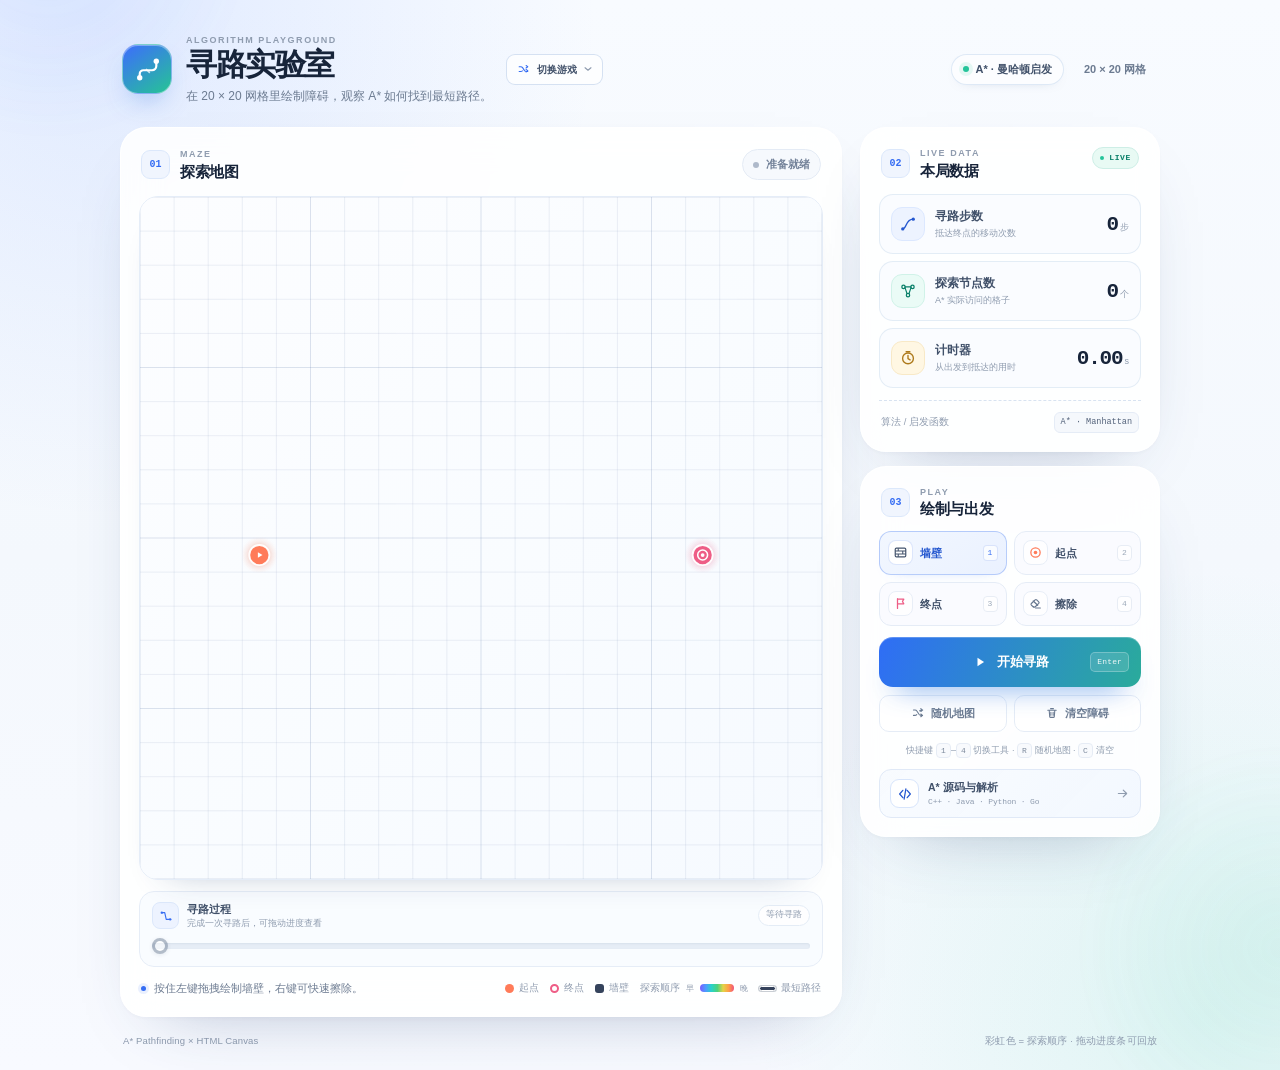
==== algorithms/astar/index.html @ 3c442193 "baseline: import Algorithm_Game" ====
<!DOCTYPE html>
<html lang="zh-CN">
<head>
  <meta charset="UTF-8" />
  <meta name="viewport" content="width=device-width, initial-scale=1.0" />
  <meta name="description" content="A* 寻路实验室：在 20×20 网格中绘制障碍，观察最短路径、彩虹探索回放，并查看 C++ / Java / Python / Go 源码解析。" />
  <meta name="theme-color" content="#f4f8fd" />
  <title>寻路实验室 · A* 寻路</title>
  <link rel="icon" href="data:image/svg+xml,%3Csvg xmlns='http://www.w3.org/2000/svg' viewBox='0 0 32 32'%3E%3Crect width='32' height='32' rx='9' fill='%23356df3'/%3E%3Cpath d='M8 23v-3a4 4 0 0 1 4-4h8a4 4 0 0 0 4-4V8' fill='none' stroke='white' stroke-width='2.4' stroke-linecap='round'/%3E%3Ccircle cx='8' cy='23' r='2.4' fill='white'/%3E%3Ccircle cx='24' cy='8' r='2.4' fill='white'/%3E%3C/svg%3E" />
  <link rel="stylesheet" href="../../shared/base.css" />
  <link rel="stylesheet" href="../../shared/docs.css" />
  <link rel="stylesheet" href="astar.css" />
</head>
<body data-page="astar" data-root="../..">
  <div class="ambient ambient--blue" aria-hidden="true"></div>
  <div class="ambient ambient--mint" aria-hidden="true"></div>

  <main class="app">
    <header id="siteHeader"></header>

    <div class="game-grid">
      <section class="card board-card" aria-labelledby="boardTitle">
        <header class="board-head">
          <div class="section-title">
            <span class="section-index" aria-hidden="true">01</span>
            <div>
              <p class="kicker">MAZE</p>
              <h2 id="boardTitle">探索地图</h2>
            </div>
          </div>
          <div class="status-pill" id="statusPill" data-state="idle">
            <span class="status-dot" aria-hidden="true"></span>
            <span id="statusText">准备就绪</span>
          </div>
        </header>

        <div class="canvas-wrap" id="canvasWrap" data-tool="wall">
          <canvas
            id="gridCanvas"
            role="img"
            aria-label="20 乘 20 的寻路网格。使用左侧工具后，点击或拖拽鼠标编辑地图，按回车键开始寻路。"
            aria-describedby="boardHelp"
          ></canvas>

          <div class="result-overlay" id="resultOverlay" hidden>
            <div class="result-card" role="dialog" aria-labelledby="resultTitle" aria-describedby="resultMessage">
              <div class="result-icon" id="resultIcon" aria-hidden="true"></div>
              <p class="eyebrow" id="resultKicker">ROUTE FOUND</p>
              <h2 id="resultTitle">寻路成功！</h2>
              <p id="resultMessage">A* 已经找到通往终点的最短路径。</p>
              <div class="result-stats">
                <div><span>步数</span><strong id="resultSteps">0</strong></div>
                <div><span>探索节点</span><strong id="resultExplored">0</strong></div>
                <div><span>用时</span><strong id="resultTime">0.00s</strong></div>
              </div>
              <button class="result-close" id="resultClose" type="button">
                <span id="resultCloseLabel">继续探索</span>
                <svg viewBox="0 0 20 20" fill="none" aria-hidden="true">
                  <path d="M4 10h11M10.5 5.5 15 10l-4.5 4.5" stroke="currentColor" stroke-width="1.8" stroke-linecap="round" stroke-linejoin="round" />
                </svg>
              </button>
            </div>
          </div>

          <div class="toast" id="toast" role="status" aria-live="polite" hidden></div>
        </div>

        <section class="playback-panel" id="playbackPanel" data-state="empty" aria-label="寻路过程回放">
          <div class="playback-head">
            <div class="playback-title">
              <span class="playback-icon" aria-hidden="true">
                <svg viewBox="0 0 20 20" fill="none">
                  <path d="M4 5.2h4.2l2.1 9.6H16" stroke="currentColor" stroke-width="1.6" stroke-linecap="round" stroke-linejoin="round" />
                  <circle cx="4" cy="5.2" r="1.7" fill="currentColor" />
                  <circle cx="16" cy="14.8" r="1.7" fill="currentColor" />
                </svg>
              </span>
              <div class="playback-title-copy">
                <span class="playback-label">寻路过程</span>
                <span class="playback-meta" id="playbackMeta">完成一次寻路后，可拖动进度查看</span>
              </div>
            </div>
            <span class="playback-readout" id="playbackReadout">等待寻路</span>
          </div>
          <div class="playback-range-wrap">
            <input
              class="timeline-slider"
              id="timelineSlider"
              type="range"
              min="0"
              max="1000"
              value="0"
              step="1"
              aria-label="寻路过程进度条，拖动可回放探索过程"
              disabled
            />
            <div class="playback-rail" aria-hidden="true">
              <span class="playback-rainbow"></span>
            </div>
          </div>
        </section>

        <footer class="board-footer">
          <p class="tool-hint" id="boardHelp">
            <span class="hint-dot" aria-hidden="true"></span>
            <span id="hintText">按住左键拖拽绘制墙壁，右键可快速擦除。</span>
          </p>
          <div class="legend" aria-label="地图图例">
            <span><i class="swatch swatch--start"></i>起点</span>
            <span><i class="swatch swatch--end"></i>终点</span>
            <span><i class="swatch swatch--wall"></i>墙壁</span>
            <span class="legend-gradient" title="紫色最早探索，粉色最晚探索">探索顺序<em>早</em><i></i><em>晚</em></span>
            <span><i class="swatch swatch--path"></i>最短路径</span>
          </div>
        </footer>
      </section>

      <aside class="sidebar">
        <section class="card data-card" aria-labelledby="dataTitle">
          <header class="panel-head">
            <div class="section-title">
              <span class="section-index" aria-hidden="true">02</span>
              <div>
                <p class="kicker">LIVE DATA</p>
                <h2 id="dataTitle">本局数据</h2>
              </div>
            </div>
            <span class="live-tag"><i aria-hidden="true"></i>LIVE</span>
          </header>

          <div class="stat-list">
            <div class="stat-row stat-row--steps">
              <span class="stat-icon" aria-hidden="true">
                <svg viewBox="0 0 24 24" fill="none">
                  <path d="M5 18.5c5.5 0 3.3-13 14-13" stroke="currentColor" stroke-width="1.8" stroke-linecap="round" />
                  <circle cx="5" cy="18.5" r="2.2" fill="currentColor" />
                  <circle cx="19" cy="5.5" r="2.2" fill="currentColor" />
                </svg>
              </span>
              <div class="stat-copy">
                <span class="stat-label">寻路步数</span>
                <span class="stat-note">抵达终点的移动次数</span>
              </div>
              <div class="stat-value"><strong id="stepsValue">0</strong><span>步</span></div>
            </div>

            <div class="stat-row stat-row--explored">
              <span class="stat-icon" aria-hidden="true">
                <svg viewBox="0 0 24 24" fill="none">
                  <circle cx="6" cy="6.5" r="2.2" stroke="currentColor" stroke-width="1.7" />
                  <circle cx="18" cy="6.5" r="2.2" stroke="currentColor" stroke-width="1.7" />
                  <circle cx="12" cy="17.5" r="2.2" stroke="currentColor" stroke-width="1.7" />
                  <path d="m8 7.5 2.5 7.5M16 7.5 13.5 15M8.2 6.5h7.6" stroke="currentColor" stroke-width="1.5" stroke-linecap="round" />
                </svg>
              </span>
              <div class="stat-copy">
                <span class="stat-label">探索节点数</span>
                <span class="stat-note">A* 实际访问的格子</span>
              </div>
              <div class="stat-value"><strong id="exploredValue">0</strong><span>个</span></div>
            </div>

            <div class="stat-row stat-row--time">
              <span class="stat-icon" aria-hidden="true">
                <svg viewBox="0 0 24 24" fill="none">
                  <circle cx="12" cy="12.5" r="7.2" stroke="currentColor" stroke-width="1.8" />
                  <path d="M12 8.7v4.2l2.8 1.6M9.5 3.7h5" stroke="currentColor" stroke-width="1.8" stroke-linecap="round" stroke-linejoin="round" />
                </svg>
              </span>
              <div class="stat-copy">
                <span class="stat-label">计时器</span>
                <span class="stat-note">从出发到抵达的用时</span>
              </div>
              <div class="stat-value"><strong id="timerValue">0.00</strong><span>s</span></div>
            </div>
          </div>

          <div class="data-foot">
            <span>算法 / 启发函数</span>
            <code>A* · Manhattan</code>
          </div>
        </section>

        <section class="card control-card" aria-labelledby="controlTitle">
          <header class="panel-head">
            <div class="section-title">
              <span class="section-index" aria-hidden="true">03</span>
              <div>
                <p class="kicker">PLAY</p>
                <h2 id="controlTitle">绘制与出发</h2>
              </div>
            </div>
          </header>

          <div class="tool-group" role="group" aria-label="地图编辑工具">
            <button class="tool-btn is-active" type="button" data-tool="wall" aria-pressed="true" title="切换墙壁工具（快捷键 1）">
              <span class="tool-icon" aria-hidden="true">
                <svg viewBox="0 0 20 20" fill="none">
                  <rect x="3" y="4.2" width="14" height="11.6" rx="1.6" stroke="currentColor" stroke-width="1.6" />
                  <path d="M3 8.1h14M3 12h14M7 4.2v3.9M13 8.1v3.9M7 12v3.8" stroke="currentColor" stroke-width="1.4" />
                </svg>
              </span>
              <span>墙壁</span>
              <kbd>1</kbd>
            </button>

            <button class="tool-btn" type="button" data-tool="start" aria-pressed="false" title="切换起点工具（快捷键 2）">
              <span class="tool-icon" aria-hidden="true">
                <svg viewBox="0 0 20 20" fill="none">
                  <circle cx="10" cy="10" r="6.2" stroke="currentColor" stroke-width="1.7" />
                  <circle cx="10" cy="10" r="2.4" fill="currentColor" />
                </svg>
              </span>
              <span>起点</span>
              <kbd>2</kbd>
            </button>

            <button class="tool-btn" type="button" data-tool="end" aria-pressed="false" title="切换终点工具（快捷键 3）">
              <span class="tool-icon" aria-hidden="true">
                <svg viewBox="0 0 20 20" fill="none">
                  <path d="M6 16.5v-13M6 4.2h8.4l-1.8 3.1 1.8 3.1H6" stroke="currentColor" stroke-width="1.7" stroke-linecap="round" stroke-linejoin="round" />
                </svg>
              </span>
              <span>终点</span>
              <kbd>3</kbd>
            </button>

            <button class="tool-btn" type="button" data-tool="erase" aria-pressed="false" title="切换橡皮擦工具（快捷键 4）">
              <span class="tool-icon" aria-hidden="true">
                <svg viewBox="0 0 20 20" fill="none">
                  <path d="m7.2 14.7-2.7-2.6a1.5 1.5 0 0 1 0-2.1l5-4.8a1.5 1.5 0 0 1 2.1 0l2.7 2.6a1.5 1.5 0 0 1 0 2.1l-4.6 4.4a1.5 1.5 0 0 1-2.1 0Z" stroke="currentColor" stroke-width="1.6" stroke-linejoin="round" />
                  <path d="m7 6.7 5.9 5.7M10.2 16h6.3" stroke="currentColor" stroke-width="1.6" stroke-linecap="round" />
                </svg>
              </span>
              <span>擦除</span>
              <kbd>4</kbd>
            </button>
          </div>

          <button class="start-btn" id="startBtn" type="button">
            <span class="start-icon" aria-hidden="true">
              <svg viewBox="0 0 20 20" fill="none">
                <path d="M7.2 5.4 14.5 10l-7.3 4.6V5.4Z" fill="currentColor" />
              </svg>
            </span>
            <span id="startLabel">开始寻路</span>
            <kbd>Enter</kbd>
          </button>

          <div class="secondary-row">
            <button class="soft-btn" id="randomBtn" type="button">
              <svg viewBox="0 0 20 20" fill="none" aria-hidden="true">
                <path d="M3.5 5.8h2.2c1.3 0 2.2.7 2.9 1.7l2.8 4.2c.7 1 1.6 1.7 2.9 1.7h2.2M14 3.8l2.5 2-2.5 2M14 11.4l2.5 2-2.5 2M3.5 13.4h2.2c1 0 1.8-.4 2.5-1.1M12.4 7c.5-.7 1.2-1.2 2.1-1.2h2.2" stroke="currentColor" stroke-width="1.55" stroke-linecap="round" stroke-linejoin="round" />
              </svg>
              随机地图
            </button>
            <button class="soft-btn" id="clearBtn" type="button">
              <svg viewBox="0 0 20 20" fill="none" aria-hidden="true">
                <path d="M4 6h12M8 3.8h4M6 6l.7 9.1c.1.7.7 1.1 1.4 1.1h3.8c.7 0 1.3-.4 1.4-1.1L14 6M8.4 9v4.1M11.6 9v4.1" stroke="currentColor" stroke-width="1.55" stroke-linecap="round" stroke-linejoin="round" />
              </svg>
              清空障碍
            </button>
          </div>

          <p class="shortcut-note">
            快捷键 <kbd>1</kbd>–<kbd>4</kbd> 切换工具 · <kbd>R</kbd> 随机地图 · <kbd>C</kbd> 清空
          </p>

          <button class="source-btn" id="openDocsBtn" type="button" aria-haspopup="dialog">
            <span class="source-btn-icon" aria-hidden="true">
              <svg viewBox="0 0 20 20" fill="none">
                <path d="m7.3 5.4-4 4.6 4 4.6M12.7 5.4l4 4.6-4 4.6M11.1 3.5 8.9 16.5" stroke="currentColor" stroke-width="1.55" stroke-linecap="round" stroke-linejoin="round" />
              </svg>
            </span>
            <span class="source-btn-copy">
              <strong>A* 源码与解析</strong>
              <small>C++ · Java · Python · Go</small>
            </span>
            <svg class="source-btn-arrow" viewBox="0 0 20 20" fill="none" aria-hidden="true">
              <path d="M4.5 10h11M11 5.5l4.5 4.5-4.5 4.5" stroke="currentColor" stroke-width="1.6" stroke-linecap="round" stroke-linejoin="round" />
            </svg>
          </button>
        </section>
      </aside>
    </div>

    <footer class="page-footer">
      <span>A* Pathfinding × HTML Canvas</span>
      <span>彩虹色 = 探索顺序 · 拖动进度条可回放</span>
    </footer>
  </main>

  <template id="astarDocsAnalysis">
    <div class="formula-card">
      <span class="formula-eyebrow">评估函数</span>
      <div class="formula">f(n) <span>=</span> g(n) <span>+</span> h(n)</div>
      <div class="formula-parts">
        <span><b>g(n)</b> 起点 → n 的实际代价</span>
        <span><b>h(n)</b> n → 终点的估计代价</span>
      </div>
    </div>

    <section class="analysis-section">
      <p class="analysis-kicker">HOW IT WORKS</p>
      <h3>五步理解 A*</h3>
      <ol class="step-list">
        <li>
          <strong>把起点放进小根堆</strong>
          <p>起点的 <code>g = 0</code>，<code>f = h</code>；其余节点的 g 初始化为无穷大。</p>
        </li>
        <li>
          <strong>每次取出 f 最小的节点</strong>
          <p>它是目前“已走代价 + 剩余估计”综合最值得继续探索的节点。旧堆记录要跳过，避免重复扩展。</p>
        </li>
        <li>
          <strong>检查是否抵达终点</strong>
          <p>一旦从堆中取出终点，沿每个节点保存的 <code>parent</code> 反向回溯，就得到最短路径。</p>
        </li>
        <li>
          <strong>松弛四个方向的邻居</strong>
          <p>如果从当前节点到邻居的代价 <code>newG = g + 1</code> 更小，就更新 g 和 parent，并把邻居压入堆。</p>
        </li>
        <li>
          <strong>重复直到找到终点或堆为空</strong>
          <p>堆为空仍没到达终点，说明障碍物把起点与终点完全隔断了。</p>
        </li>
      </ol>
    </section>

    <section class="analysis-section">
      <p class="analysis-kicker">COMPLEXITY</p>
      <h3>复杂度</h3>
      <div class="complexity-grid">
        <div>
          <span>最坏时间</span>
          <strong>O(V log V)</strong>
          <small>V 为可通行节点数</small>
        </div>
        <div>
          <span>额外空间</span>
          <strong>O(V)</strong>
          <small>g / parent / closed</small>
        </div>
      </div>
      <p class="analysis-copy">每个节点最多入堆数次，二叉堆的插入与弹出是 O(log V)；四邻接网格的边数 E ≤ 4V。实际访问量通常远小于整个网格，启发函数越准确，搜索越集中。</p>
    </section>

    <section class="analysis-section">
      <p class="analysis-kicker">WHY IT WORKS</p>
      <h3>曼哈顿距离为什么可靠</h3>
      <p class="analysis-copy">四邻接网格中每一步只能横向或纵向移动，曼哈顿距离不会高估剩余路程，因此是可采纳启发（admissible）。它同时满足一致性条件 <code>h(n) ≤ 1 + h(n′)</code>，所以第一次弹出某节点时，它的 g 已经最优，不需要反复重新打开。</p>
      <p class="analysis-copy">如果允许斜向移动，可以使用八方向距离或 Octile 距离；如果地形有不同移动代价，应换成 Dijkstra 或在启发函数中保持不高估。</p>
    </section>

    <section class="analysis-section analysis-section--visual">
      <p class="analysis-kicker">ON SCREEN</p>
      <h3>和本页可视化对照</h3>
      <ul class="visual-notes">
        <li><i class="visual-swatch visual-swatch--rainbow"></i><span><b>彩虹格</b>：节点被扩展的先后顺序，紫色最早、粉色最晚。</span></li>
        <li><i class="visual-swatch visual-swatch--route"></i><span><b>深色高亮路线</b>：从终点沿 parent 回溯得到的最短路径。</span></li>
        <li><i class="visual-swatch visual-swatch--timeline"></i><span><b>底部进度条</b>：寻路完成后拖动，逐帧查看探索与回溯。</span></li>
      </ul>
    </section>
  </template>

  <div class="sr-only" id="liveRegion" aria-live="polite" aria-atomic="true"></div>

  <script src="../../shared/shell.js" defer></script>
  <script src="../../shared/docs-viewer.js" defer></script>
  <script src="astar-docs.js" defer></script>
  <script src="astar.js" defer></script>
</body>
</html>
---- shared/base.css ----
/* =========================================================
   算法游乐场 · 全站共享样式
   ========================================================= */

:root {
  --bg: #f4f8fd;
  --surface: rgba(255, 255, 255, 0.88);
  --surface-solid: #ffffff;
  --ink: #17243a;
  --ink-soft: #41516a;
  --muted: #6c7b91;
  --muted-light: #8f9caf;
  --line: #e5ecf6;
  --line-strong: #d8e3f1;

  --primary: #356df3;
  --primary-deep: #2457cf;
  --primary-soft: #edf3ff;
  --mint: #25c49a;
  --mint-deep: #087f68;
  --mint-soft: #e8faf4;
  --coral: #ff7b59;
  --coral-deep: #c54e32;
  --coral-soft: #fff1eb;
  --rose: #ee5d86;
  --rose-soft: #fff0f5;
  --gold: #f2b63b;
  --gold-soft: #fff7e3;
  --navy: #35435c;

  --shadow-card: 0 28px 70px -42px rgba(36, 63, 112, 0.38), 0 2px 4px rgba(38, 63, 105, 0.03);
  --shadow-small: 0 12px 28px -22px rgba(36, 63, 112, 0.32);

  --radius-xl: 26px;
  --radius-lg: 18px;
  --radius-md: 14px;

  --font-sans: "Avenir Next", "Segoe UI", "PingFang SC", "Hiragino Sans GB", "Microsoft YaHei", sans-serif;
  --font-mono: "SFMono-Regular", "Cascadia Code", "Roboto Mono", Consolas, monospace;
}

* {
  box-sizing: border-box;
}

html {
  color-scheme: light;
}

body {
  min-height: 100vh;
  margin: 0;
  overflow-x: hidden;
  color: var(--ink);
  font-family: var(--font-sans);
  line-height: 1.5;
  background:
    radial-gradient(circle at 8% 2%, rgba(109, 153, 255, 0.17), transparent 31rem),
    radial-gradient(circle at 94% 95%, rgba(53, 205, 164, 0.13), transparent 28rem),
    linear-gradient(180deg, #f8fbff 0%, var(--bg) 52%, #f8faff 100%);
  -webkit-font-smoothing: antialiased;
  text-rendering: optimizeLegibility;
}

body::before {
  position: fixed;
  inset: 0;
  z-index: 0;
  content: "";
  pointer-events: none;
  opacity: 0.28;
  background-image: radial-gradient(rgba(104, 130, 170, 0.24) 0.7px, transparent 0.7px);
  background-size: 24px 24px;
  mask-image: linear-gradient(180deg, #000 0%, transparent 72%);
}

button {
  font: inherit;
}

button,
canvas {
  -webkit-tap-highlight-color: transparent;
}

button:focus-visible,
a:focus-visible {
  outline: 3px solid rgba(53, 109, 243, 0.3);
  outline-offset: 2px;
}

svg {
  display: block;
}

a {
  color: inherit;
}

::selection {
  color: #fff;
  background: var(--primary);
}

[hidden] {
  display: none !important;
}

.ambient {
  position: fixed;
  z-index: 0;
  width: 26rem;
  height: 26rem;
  border-radius: 999px;
  pointer-events: none;
  filter: blur(14px);
  opacity: 0.6;
}

.ambient--blue {
  top: -17rem;
  left: -10rem;
  background: radial-gradient(circle, rgba(76, 133, 255, 0.14), transparent 70%);
}

.ambient--mint {
  right: -13rem;
  bottom: -16rem;
  background: radial-gradient(circle, rgba(48, 203, 161, 0.15), transparent 70%);
}

.ambient--coral {
  top: -16rem;
  right: 8%;
  background: radial-gradient(circle, rgba(255, 146, 104, 0.12), transparent 70%);
}

.app {
  position: relative;
  z-index: 1;
  width: min(1040px, calc(100% - 48px));
  margin: 0 auto;
  padding: clamp(22px, 3vw, 34px) 0 20px;
}

/* ---------- 全站页头 ---------- */

.topbar {
  position: relative;
  z-index: 50;
  display: flex;
  align-items: center;
  justify-content: space-between;
  gap: 24px;
  padding: 0 2px 22px;
  animation: fade-up 0.55s ease backwards;
}

.brand-area {
  display: flex;
  align-items: center;
  flex-wrap: wrap;
  gap: 14px;
  min-width: 0;
}

.brand.site-brand {
  display: flex;
  align-items: center;
  gap: 14px;
  min-width: 0;
  color: inherit;
  text-decoration: none;
}

.brand-copy {
  min-width: 0;
}

.eyebrow,
.kicker {
  margin: 0;
  color: var(--muted-light);
  font-size: 9px;
  font-weight: 800;
  letter-spacing: 0.17em;
  line-height: 1.4;
}

.logo {
  display: grid;
  flex: 0 0 auto;
  width: 50px;
  height: 50px;
  color: #fff;
  border: 1px solid rgba(255, 255, 255, 0.38);
  border-radius: 16px;
  background: linear-gradient(145deg, #3b73f5 8%, #27bf9b 94%);
  box-shadow: 0 14px 28px -14px rgba(44, 112, 224, 0.68), inset 0 1px 0 rgba(255, 255, 255, 0.35);
  place-items: center;
  transition: transform 0.22s ease, box-shadow 0.22s ease;
}

.logo svg {
  width: 29px;
  height: 29px;
}

.brand:hover .logo {
  transform: translateY(-1px) rotate(-2deg);
  box-shadow: 0 18px 30px -15px rgba(44, 112, 224, 0.76), inset 0 1px 0 rgba(255, 255, 255, 0.35);
}

.brand-title-row {
  display: flex;
  align-items: center;
  gap: 9px;
}

.brand h1 {
  margin: 1px 0 0;
  font-size: clamp(25px, 2.4vw, 31px);
  font-weight: 800;
  letter-spacing: -0.045em;
  line-height: 1.12;
}

.brand-subtitle {
  margin: 5px 0 0;
  color: var(--muted);
  font-size: 12px;
}

.game-switcher {
  position: relative;
  flex: 0 0 auto;
  align-self: center;
}

.switcher-trigger {
  display: inline-flex;
  align-items: center;
  gap: 6px;
  min-height: 31px;
  padding: 6px 9px;
  color: var(--ink-soft);
  font-size: 10px;
  font-weight: 650;
  white-space: nowrap;
  border: 1px solid rgba(211, 224, 242, 0.95);
  border-radius: 9px;
  background: rgba(255, 255, 255, 0.72);
  cursor: pointer;
  transition: color 0.18s ease, border-color 0.18s ease, background 0.18s ease, box-shadow 0.18s ease;
}

.switcher-trigger:hover {
  color: var(--primary-deep);
  border-color: #c5d8f8;
  background: #fff;
  box-shadow: 0 8px 18px -16px rgba(43, 84, 152, 0.7);
}

.switcher-trigger-icon {
  width: 15px;
  height: 15px;
  color: var(--primary);
}

.switcher-caret {
  width: 10px;
  height: 10px;
  color: var(--muted-light);
  transition: transform 0.18s ease;
}

.switcher-trigger[aria-expanded="true"] {
  color: var(--primary-deep);
  border-color: #c5d8f8;
  background: #fff;
}

.switcher-trigger[aria-expanded="true"] .switcher-caret {
  transform: rotate(180deg);
}

.switcher-menu {
  position: absolute;
  top: calc(100% + 9px);
  left: 0;
  z-index: 80;
  width: 292px;
  padding: 6px;
  border: 1px solid rgba(226, 235, 246, 0.95);
  border-radius: 16px;
  background: rgba(255, 255, 255, 0.98);
  box-shadow: 0 24px 55px -28px rgba(25, 50, 91, 0.48), 0 2px 7px rgba(30, 53, 90, 0.06);
  -webkit-backdrop-filter: blur(18px);
  backdrop-filter: blur(18px);
  animation: menu-in 0.18s ease both;
}

.switcher-menu[hidden] {
  display: none;
}

.switcher-menu-head {
  display: flex;
  align-items: center;
  justify-content: space-between;
  padding: 7px 8px 8px;
  color: var(--muted-light);
  font-family: var(--font-mono);
  font-size: 7.5px;
  letter-spacing: 0.08em;
}

.switcher-item {
  display: flex;
  align-items: center;
  gap: 9px;
  min-height: 52px;
  padding: 8px 8px;
  color: var(--ink-soft);
  text-decoration: none;
  border-radius: 10px;
  transition: background 0.16s ease;
}

a.switcher-item:hover {
  background: #f4f8ff;
}

.switcher-item.is-current {
  background: #f5f9ff;
}

.switcher-item-icon {
  display: grid;
  flex: 0 0 auto;
  width: 33px;
  height: 33px;
  border: 1px solid #e5edf7;
  border-radius: 10px;
  background: #fff;
  place-items: center;
}

.switcher-item-icon svg {
  width: 18px;
  height: 18px;
}

.switcher-item-icon--astar {
  color: var(--primary);
  border-color: #dbe7fc;
  background: #eff5ff;
}

.switcher-item-icon--binary {
  color: var(--coral-deep);
  border-color: #ffe1d7;
  background: #fff3ed;
}

.switcher-item-copy {
  display: flex;
  flex: 1;
  flex-direction: column;
  min-width: 0;
  gap: 1px;
}

.switcher-item-label {
  color: var(--ink);
  font-size: 11.5px;
  font-weight: 700;
  line-height: 1.4;
}

.switcher-item-description {
  overflow: hidden;
  color: var(--muted-light);
  font-size: 9px;
  line-height: 1.4;
  white-space: nowrap;
  text-overflow: ellipsis;
}

.switcher-item-arrow,
.switcher-item-check {
  flex: 0 0 auto;
  width: 15px;
  height: 15px;
  color: var(--muted-light);
}

.switcher-item-check {
  color: var(--primary);
}

.switcher-home {
  display: flex;
  align-items: center;
  gap: 7px;
  margin-top: 4px;
  padding: 9px 8px 6px;
  color: var(--muted);
  font-size: 9.5px;
  text-decoration: none;
  border-top: 1px solid #edf2f8;
}

.switcher-home:hover {
  color: var(--primary-deep);
}

.switcher-home-icon {
  width: 14px;
  height: 14px;
}

.switcher-home-arrow {
  width: 13px;
  height: 13px;
  margin-left: auto;
}

.top-meta {
  display: flex;
  flex-wrap: wrap;
  justify-content: flex-end;
  gap: 8px;
}

.meta-pill {
  display: inline-flex;
  align-items: center;
  gap: 7px;
  min-height: 31px;
  padding: 6px 11px;
  color: var(--ink-soft);
  font-size: 11px;
  font-weight: 650;
  white-space: nowrap;
  border: 1px solid rgba(219, 231, 246, 0.9);
  border-radius: 999px;
  background: rgba(255, 255, 255, 0.6);
  box-shadow: 0 4px 14px -12px rgba(31, 59, 103, 0.5);
}

.meta-pill--plain {
  color: var(--muted);
  border-color: transparent;
  background: transparent;
  box-shadow: none;
}

.meta-dot {
  width: 6px;
  height: 6px;
  border-radius: 50%;
  background: var(--mint);
  box-shadow: 0 0 0 4px rgba(37, 196, 154, 0.11);
}

/* ---------- 布局与卡片 ---------- */

.game-grid {
  display: grid;
  grid-template-columns: minmax(0, 1fr) 300px;
  align-items: start;
  gap: 18px;
}

.card {
  border: 1px solid rgba(255, 255, 255, 0.86);
  border-radius: var(--radius-xl);
  background: var(--surface);
  box-shadow: var(--shadow-card);
  -webkit-backdrop-filter: blur(18px);
  backdrop-filter: blur(18px);
}

.board-head,
.panel-head {
  display: flex;
  align-items: center;
  justify-content: space-between;
  gap: 14px;
}

.board-head {
  padding: 2px 2px 15px;
}

.panel-head {
  align-items: flex-start;
  padding: 1px 2px 14px;
}

.section-title {
  display: flex;
  align-items: center;
  gap: 10px;
  min-width: 0;
}

.section-index {
  display: grid;
  flex: 0 0 auto;
  width: 29px;
  height: 29px;
  color: var(--primary);
  font-family: var(--font-mono);
  font-size: 10px;
  font-weight: 700;
  border: 1px solid #dce8fb;
  border-radius: 9px;
  background: #f0f5fe;
  place-items: center;
}

.section-title h2 {
  margin: 1px 0 0;
  font-size: 15px;
  font-weight: 750;
  letter-spacing: -0.025em;
  line-height: 1.3;
}

.status-pill {
  display: inline-flex;
  flex: 0 0 auto;
  align-items: center;
  gap: 7px;
  min-height: 29px;
  padding: 6px 10px;
  color: #74839a;
  font-size: 11px;
  font-weight: 650;
  border: 1px solid #e4ebf5;
  border-radius: 999px;
  background: #f6f9fd;
  transition: color 0.25s ease, background 0.25s ease, border-color 0.25s ease;
}

.status-dot {
  width: 6px;
  height: 6px;
  border-radius: 50%;
  background: #aeb9ca;
  transition: background 0.25s ease, box-shadow 0.25s ease;
}

.sidebar {
  display: flex;
  flex-direction: column;
  gap: 14px;
  min-width: 0;
}

.sidebar .card {
  padding: 18px;
  animation: fade-up 0.6s ease both;
}

.sidebar .card:nth-child(1) {
  animation-delay: 0.13s;
}

.sidebar .card:nth-child(2) {
  animation-delay: 0.19s;
}

/* ---------- 数据面板 ---------- */

.live-tag {
  display: inline-flex;
  align-items: center;
  gap: 5px;
  padding: 4px 7px;
  color: var(--mint-deep);
  font-family: var(--font-mono);
  font-size: 8px;
  font-weight: 700;
  letter-spacing: 0.08em;
  border: 1px solid #cdeee6;
  border-radius: 999px;
  background: var(--mint-soft);
}

.live-tag i {
  width: 4px;
  height: 4px;
  border-radius: 50%;
  background: var(--mint);
  animation: status-pulse 1.9s infinite;
}

.stat-list {
  display: flex;
  flex-direction: column;
  gap: 7px;
}

.stat-row {
  display: flex;
  align-items: center;
  gap: 10px;
  min-height: 60px;
  padding: 10px 11px;
  border: 1px solid rgba(226, 235, 246, 0.9);
  border-radius: 14px;
  background: rgba(248, 251, 255, 0.72);
}

.stat-icon {
  display: grid;
  flex: 0 0 auto;
  width: 34px;
  height: 34px;
  border: 1px solid transparent;
  border-radius: 11px;
  place-items: center;
}

.stat-icon svg {
  width: 18px;
  height: 18px;
}

.stat-row--steps .stat-icon,
.stat-row--blue .stat-icon {
  color: var(--primary-deep);
  border-color: #dce8ff;
  background: #edf3ff;
}

.stat-row--explored .stat-icon,
.stat-row--mint .stat-icon {
  color: var(--mint-deep);
  border-color: #d0f2e8;
  background: #eafbf6;
}

.stat-row--time .stat-icon,
.stat-row--gold .stat-icon {
  color: #ad791a;
  border-color: #f8e9c7;
  background: var(--gold-soft);
}

.stat-row--coral .stat-icon {
  color: var(--coral-deep);
  border-color: #ffe0d6;
  background: var(--coral-soft);
}

.stat-copy {
  display: flex;
  flex: 1;
  flex-direction: column;
  min-width: 0;
  gap: 1px;
}

.stat-label {
  color: var(--ink-soft);
  font-size: 12px;
  font-weight: 700;
  line-height: 1.45;
}

.stat-note {
  overflow: hidden;
  color: var(--muted-light);
  font-size: 9px;
  white-space: nowrap;
  text-overflow: ellipsis;
}

.stat-value {
  display: flex;
  flex: 0 0 auto;
  align-items: baseline;
  justify-content: flex-end;
  gap: 2px;
  min-width: 42px;
}

.stat-value strong {
  color: var(--ink);
  font-family: var(--font-mono);
  font-size: 21px;
  font-weight: 650;
  font-variant-numeric: tabular-nums;
  letter-spacing: -0.055em;
  line-height: 1;
}

.stat-value span {
  color: var(--muted-light);
  font-size: 9px;
}

.data-foot {
  display: flex;
  align-items: center;
  justify-content: space-between;
  gap: 12px;
  margin-top: 12px;
  padding: 11px 2px 0;
  color: var(--muted-light);
  font-size: 9.5px;
  border-top: 1px dashed var(--line-strong);
}

.data-foot code {
  padding: 3px 6px;
  color: #53627a;
  font-family: var(--font-mono);
  font-size: 8.5px;
  border: 1px solid var(--line);
  border-radius: 6px;
  background: #f5f8fc;
}

/* ---------- 通用按钮 ---------- */

.start-btn {
  position: relative;
  display: flex;
  align-items: center;
  justify-content: center;
  gap: 8px;
  width: 100%;
  min-height: 50px;
  margin-top: 11px;
  overflow: hidden;
  padding: 11px 58px;
  color: #fff;
  font-size: 13px;
  font-weight: 750;
  letter-spacing: 0.01em;
  border: 0;
  border-radius: 14px;
  background: linear-gradient(112deg, #2f6df6 0%, #2aab9b 100%);
  box-shadow:
    0 16px 28px -18px rgba(29, 107, 222, 0.82),
    inset 0 1px 0 rgba(255, 255, 255, 0.23);
  cursor: pointer;
  transition: transform 0.18s ease, box-shadow 0.18s ease, filter 0.18s ease;
}

.start-btn::before {
  position: absolute;
  inset: 0;
  content: "";
  pointer-events: none;
  background: linear-gradient(105deg, transparent 22%, rgba(255, 255, 255, 0.19) 49%, transparent 77%);
  transform: translateX(-130%);
  transition: transform 0.65s ease;
}

.start-btn:hover:not(:disabled) {
  transform: translateY(-1px);
  box-shadow:
    0 20px 32px -18px rgba(29, 107, 222, 0.88),
    inset 0 1px 0 rgba(255, 255, 255, 0.26);
}

.start-btn:hover:not(:disabled)::before {
  transform: translateX(130%);
}

.start-btn:active:not(:disabled) {
  transform: translateY(0);
}

.start-btn:disabled {
  cursor: progress;
  filter: saturate(0.72);
  opacity: 0.82;
}

.start-icon {
  display: inline-flex;
  flex: 0 0 auto;
  width: 18px;
  height: 18px;
}

.start-icon svg {
  width: 18px;
  height: 18px;
}

.start-btn kbd {
  position: absolute;
  right: 12px;
  padding: 3px 6px;
  color: rgba(255, 255, 255, 0.92);
  font-family: var(--font-mono);
  font-size: 8px;
  font-weight: 500;
  border: 1px solid rgba(255, 255, 255, 0.25);
  border-radius: 5px;
  background: rgba(255, 255, 255, 0.13);
}

.secondary-row {
  display: grid;
  grid-template-columns: 1fr 1fr;
  gap: 7px;
  margin-top: 8px;
}

.soft-btn {
  display: flex;
  align-items: center;
  justify-content: center;
  gap: 6px;
  min-height: 37px;
  padding: 8px 8px;
  color: var(--muted);
  font-size: 10.5px;
  font-weight: 650;
  white-space: nowrap;
  border: 1px solid var(--line);
  border-radius: 10px;
  background: rgba(255, 255, 255, 0.58);
  cursor: pointer;
  transition: color 0.18s ease, border-color 0.18s ease, background 0.18s ease;
}

.soft-btn svg {
  width: 14px;
  height: 14px;
}

.soft-btn:hover:not(:disabled) {
  color: var(--ink-soft);
  border-color: #cfdded;
  background: #fff;
}

.soft-btn:disabled {
  cursor: not-allowed;
  opacity: 0.52;
}

.shortcut-note {
  margin: 11px 0 0;
  color: var(--muted-light);
  font-size: 9px;
  line-height: 1.65;
  text-align: center;
}

.shortcut-note kbd {
  display: inline-block;
  min-width: 15px;
  padding: 0 3px;
  color: #7c899c;
  font-family: var(--font-mono);
  font-size: 8px;
  text-align: center;
  border: 1px solid #e6ecf5;
  border-radius: 4px;
  background: #f8fafd;
}

/* ---------- 源码入口 ---------- */

.source-btn {
  display: flex;
  align-items: center;
  gap: 9px;
  width: 100%;
  margin-top: 11px;
  padding: 9px 10px;
  color: var(--ink-soft);
  text-align: left;
  border: 1px solid #e0e9f7;
  border-radius: 12px;
  background: linear-gradient(135deg, rgba(248, 251, 255, 0.96), rgba(241, 247, 255, 0.86));
  cursor: pointer;
  transition: transform 0.18s ease, border-color 0.18s ease, box-shadow 0.18s ease, background 0.18s ease;
}

.source-btn:hover:not(:disabled) {
  border-color: #bdd2f3;
  background: #fff;
  box-shadow: 0 10px 22px -20px rgba(43, 82, 147, 0.55);
  transform: translateY(-1px);
}

.source-btn:active {
  transform: translateY(0);
}

.source-btn:disabled {
  cursor: not-allowed;
  opacity: 0.55;
}

.source-btn-icon {
  display: grid;
  flex: 0 0 auto;
  width: 29px;
  height: 29px;
  color: var(--primary-deep);
  border: 1px solid #d8e5fb;
  border-radius: 9px;
  background: #fff;
  place-items: center;
}

.source-btn-icon svg {
  width: 16px;
  height: 16px;
}

.source-btn-copy {
  display: flex;
  flex: 1;
  flex-direction: column;
  min-width: 0;
  gap: 1px;
}

.source-btn-copy strong {
  font-size: 10.5px;
  font-weight: 700;
  line-height: 1.35;
}

.source-btn-copy small {
  color: var(--muted-light);
  font-family: var(--font-mono);
  font-size: 8px;
  letter-spacing: -0.02em;
  line-height: 1.4;
}

.source-btn-arrow {
  flex: 0 0 auto;
  width: 15px;
  height: 15px;
  color: var(--muted-light);
  transition: color 0.18s ease, transform 0.18s ease;
}

.source-btn:hover .source-btn-arrow {
  color: var(--primary);
  transform: translateX(2px);
}

/* ---------- 页脚与无障碍 ---------- */

.page-footer {
  display: flex;
  align-items: center;
  justify-content: space-between;
  gap: 12px;
  padding: 17px 3px 2px;
  color: var(--muted-light);
  font-size: 9.5px;
  letter-spacing: 0.015em;
}

.sr-only {
  position: absolute !important;
  overflow: hidden !important;
  width: 1px !important;
  height: 1px !important;
  padding: 0 !important;
  margin: -1px !important;
  clip: rect(0, 0, 0, 0) !important;
  white-space: nowrap !important;
  border: 0 !important;
}

/* ---------- 共享动画 ---------- */

@keyframes fade-up {
  from {
    opacity: 0;
    transform: translateY(9px);
  }
  to {
    opacity: 1;
    transform: translateY(0);
  }
}

@keyframes overlay-in {
  from {
    opacity: 0;
  }
  to {
    opacity: 1;
  }
}

@keyframes status-pulse {
  0%,
  100% {
    box-shadow: 0 0 0 0 rgba(37, 196, 154, 0.28);
  }
  50% {
    box-shadow: 0 0 0 4px rgba(37, 196, 154, 0);
  }
}

@keyframes menu-in {
  from {
    opacity: 0;
    transform: translateY(-5px) scale(0.985);
  }
  to {
    opacity: 1;
    transform: translateY(0) scale(1);
  }
}

@keyframes menu-up {
  from {
    opacity: 0;
    transform: translateY(12px);
  }
  to {
    opacity: 1;
    transform: translateY(0);
  }
}

/* ---------- 共享响应式 ---------- */

@media (max-width: 940px) {
  .app {
    width: min(100% - 36px, 860px);
  }

  .game-grid {
    grid-template-columns: minmax(0, 1fr) 280px;
    gap: 14px;
  }

  .sidebar .card {
    padding: 15px;
  }

  .stat-note {
    display: none;
  }

  .stat-row {
    min-height: 52px;
    padding: 8px 10px;
  }

  .stat-icon {
    width: 30px;
    height: 30px;
    border-radius: 9px;
  }

  .stat-icon svg {
    width: 16px;
    height: 16px;
  }

  .stat-value strong {
    font-size: 19px;
  }

  .game-switcher {
    align-self: flex-end;
  }
}

@media (max-width: 760px) {
  .app {
    width: min(100% - 28px, 660px);
    padding-top: 18px;
  }

  .topbar {
    padding-bottom: 17px;
  }

  .top-meta {
    display: none;
  }

  .game-grid {
    grid-template-columns: 1fr;
  }

  .sidebar {
    display: grid;
    grid-template-columns: 1fr 1fr;
    align-items: stretch;
  }

  .sidebar .card {
    padding: 16px;
  }

  .stat-note {
    display: block;
  }

  .game-switcher {
    align-self: center;
  }
}

@media (max-width: 580px) {
  .app {
    width: calc(100% - 22px);
    padding-top: 14px;
  }

  .brand {
    gap: 11px;
  }

  .logo {
    width: 44px;
    height: 44px;
    border-radius: 14px;
  }

  .logo svg {
    width: 26px;
    height: 26px;
  }

  .brand h1 {
    font-size: 24px;
  }

  .brand-subtitle {
    font-size: 10.5px;
  }

  .eyebrow {
    font-size: 8px;
    letter-spacing: 0.14em;
  }

  .brand-area {
    align-items: flex-start;
    flex-direction: column;
    gap: 9px;
  }

  .game-switcher {
    align-self: flex-start;
    margin-top: 0;
  }

  .switcher-menu {
    position: fixed;
    top: auto;
    right: 12px;
    bottom: 12px;
    left: 12px;
    width: auto;
    max-height: calc(100vh - 24px);
    max-height: calc(100dvh - 24px);
    overflow-y: auto;
    animation: menu-up 0.22s ease both;
  }

  .sidebar {
    grid-template-columns: 1fr;
    gap: 11px;
  }

  .sidebar .card {
    padding: 15px;
    border-radius: 22px;
  }

  .panel-head {
    padding-bottom: 11px;
  }

  .stat-row {
    min-height: 56px;
    padding: 9px 11px;
  }

  .stat-note {
    display: block;
  }

  .stat-value strong {
    font-size: 20px;
  }

  .page-footer {
    flex-direction: column;
    align-items: flex-start;
    gap: 3px;
    padding-top: 14px;
    font-size: 9px;
  }

  .source-btn {
    padding: 10px;
  }
}

@media (prefers-reduced-motion: reduce) {
  *,
  *::before,
  *::after {
    scroll-behavior: auto !important;
    animation-duration: 0.01ms !important;
    animation-iteration-count: 1 !important;
    transition-duration: 0.01ms !important;
  }
}
---- shared/docs.css ----
/* =========================================================
   共享源码解析弹层
   ========================================================= */

body.modal-open {
  overflow: hidden;
}

.docs-overlay {
  position: fixed;
  inset: 0;
  z-index: 100;
  display: flex;
  align-items: center;
  justify-content: center;
  padding: 22px;
  background: rgba(17, 31, 54, 0.46);
  -webkit-backdrop-filter: blur(9px);
  backdrop-filter: blur(9px);
  animation: overlay-in 0.22s ease both;
}

.docs-overlay[hidden] {
  display: none;
}

.docs-panel {
  display: flex;
  flex-direction: column;
  width: min(1120px, 100%);
  height: min(92vh, 920px);
  min-height: 0;
  overflow: hidden;
  border: 1px solid rgba(255, 255, 255, 0.92);
  border-radius: 28px;
  background: #f9fbfe;
  box-shadow: 0 55px 130px -42px rgba(8, 23, 50, 0.65);
  animation: docs-in 0.38s cubic-bezier(0.2, 0.8, 0.25, 1.04) both;
}

.docs-header {
  display: flex;
  flex: 0 0 auto;
  align-items: flex-start;
  justify-content: space-between;
  gap: 20px;
  padding: 22px 26px 18px;
  border-bottom: 1px solid #e7edf6;
  background: rgba(255, 255, 255, 0.78);
}

.docs-heading {
  display: flex;
  align-items: flex-start;
  gap: 13px;
  min-width: 0;
}

.docs-mark {
  display: grid;
  flex: 0 0 auto;
  width: 45px;
  height: 45px;
  color: #fff;
  font-family: var(--font-mono);
  font-size: 15px;
  font-weight: 700;
  letter-spacing: -0.04em;
  border: 1px solid rgba(255, 255, 255, 0.3);
  border-radius: 14px;
  background: linear-gradient(145deg, #3b73f5, #7b5bff);
  box-shadow: 0 12px 24px -14px rgba(66, 92, 224, 0.7);
  place-items: center;
}

.docs-mark.is-wide {
  font-size: 9px;
  letter-spacing: -0.06em;
}

.docs-heading h2 {
  margin: 2px 0 4px;
  font-size: 23px;
  font-weight: 800;
  letter-spacing: -0.045em;
  line-height: 1.2;
}

.docs-subtitle {
  max-width: 640px;
  margin: 0;
  color: var(--muted);
  font-size: 11px;
  line-height: 1.6;
}

.docs-close {
  display: grid;
  flex: 0 0 auto;
  width: 37px;
  height: 37px;
  color: #637188;
  border: 1px solid #e1e9f4;
  border-radius: 50%;
  background: #f4f8fd;
  cursor: pointer;
  transition: color 0.18s ease, background 0.18s ease, border-color 0.18s ease, transform 0.18s ease;
  place-items: center;
}

.docs-close svg {
  width: 17px;
  height: 17px;
}

.docs-close:hover {
  color: var(--ink);
  border-color: #d1deee;
  background: #fff;
  transform: rotate(4deg);
}

.docs-body {
  display: grid;
  flex: 1;
  grid-template-columns: minmax(0, 1.23fr) minmax(330px, 0.77fr);
  min-height: 0;
  overscroll-behavior: contain;
}

.docs-code-pane {
  display: flex;
  flex-direction: column;
  min-height: 0;
  padding: 17px 18px 17px 24px;
}

.docs-toolbar {
  display: flex;
  flex: 0 0 auto;
  align-items: center;
  justify-content: space-between;
  gap: 12px;
  margin-bottom: 11px;
}

.language-tabs {
  display: flex;
  gap: 3px;
  padding: 3px;
  border: 1px solid #e3ebf5;
  border-radius: 11px;
  background: #edf2f9;
}

.lang-tab {
  min-width: 52px;
  padding: 6px 10px;
  color: #6d7c92;
  font-size: 10px;
  font-weight: 700;
  border: 0;
  border-radius: 8px;
  background: transparent;
  cursor: pointer;
  transition: color 0.16s ease, background 0.16s ease, box-shadow 0.16s ease;
}

.lang-tab:hover {
  color: var(--ink-soft);
}

.lang-tab.is-active {
  color: var(--ink);
  background: #fff;
  box-shadow: 0 3px 8px -5px rgba(37, 63, 105, 0.4);
}

.copy-code-btn {
  display: flex;
  align-items: center;
  gap: 5px;
  padding: 7px 10px;
  color: var(--muted);
  font-size: 9.5px;
  font-weight: 650;
  border: 1px solid #e1e9f4;
  border-radius: 9px;
  background: #fff;
  cursor: pointer;
  transition: color 0.18s ease, border-color 0.18s ease, background 0.18s ease;
}

.copy-code-btn svg {
  width: 13px;
  height: 13px;
}

.copy-code-btn:hover {
  color: var(--primary-deep);
  border-color: #c8daf8;
  background: #f8fbff;
}

.copy-code-btn.is-copied {
  color: var(--mint-deep);
  border-color: #c6eee3;
  background: #effcf8;
}

.code-shell {
  display: flex;
  flex: 1;
  flex-direction: column;
  min-height: 0;
  overflow: hidden;
  border: 1px solid #263850;
  border-radius: 16px;
  background: #111a2b;
  box-shadow: 0 24px 45px -34px rgba(6, 17, 37, 0.8);
}

.code-shell-head {
  display: flex;
  flex: 0 0 auto;
  align-items: center;
  gap: 10px;
  min-height: 37px;
  padding: 0 13px;
  border-bottom: 1px solid rgba(255, 255, 255, 0.08);
  background: #172238;
}

.code-dots {
  display: flex;
  gap: 4px;
}

.code-dots i {
  display: block;
  width: 6px;
  height: 6px;
  border-radius: 50%;
  background: #ff7462;
}

.code-dots i:nth-child(2) {
  background: #f0c04d;
}

.code-dots i:nth-child(3) {
  background: #39c68f;
}

.code-filename {
  color: #c7d5e9;
  font-family: var(--font-mono);
  font-size: 9.5px;
}

.code-language-chip {
  margin-left: auto;
  padding: 2px 6px;
  color: #8fa2be;
  font-family: var(--font-mono);
  font-size: 8px;
  border: 1px solid rgba(255, 255, 255, 0.09);
  border-radius: 5px;
  background: rgba(255, 255, 255, 0.035);
}

.code-viewport {
  flex: 1;
  min-height: 0;
  overflow: auto;
  overscroll-behavior: contain;
  outline: none;
}

.code-viewport:focus-visible {
  box-shadow: inset 0 0 0 2px rgba(111, 151, 255, 0.5);
}

.code-block {
  counter-reset: code-line;
  min-width: max-content;
  margin: 0;
  padding: 14px 0 18px;
  color: #d5e0f0;
  font-family: var(--font-mono);
  font-size: 11px;
  line-height: 1.67;
  tab-size: 4;
}

.code-line {
  position: relative;
  display: block;
  min-height: 1.67em;
  padding: 0 20px 0 48px;
  white-space: pre;
}

.code-line::before {
  position: absolute;
  left: 0;
  width: 33px;
  color: #50617f;
  font-size: 9px;
  text-align: right;
  content: counter(code-line);
  counter-increment: code-line;
  user-select: none;
}

.code-line:hover {
  background: rgba(255, 255, 255, 0.025);
}

.token-comment {
  color: #7386a4;
  font-style: italic;
}

.token-string {
  color: #a9e6a2;
}

.token-keyword {
  color: #7fb4ff;
}

.token-number {
  color: #ffcc7a;
}

.lang-insight {
  display: flex;
  flex: 0 0 auto;
  align-items: flex-start;
  gap: 8px;
  margin-top: 9px;
  padding: 9px 11px;
  border: 1px solid #e6edf6;
  border-radius: 11px;
  background: rgba(255, 255, 255, 0.64);
}

.lang-insight-tag {
  flex: 0 0 auto;
  padding: 3px 7px;
  color: var(--primary-deep);
  font-size: 8px;
  font-weight: 750;
  white-space: nowrap;
  border: 1px solid #dbe7fc;
  border-radius: 999px;
  background: var(--primary-soft);
}

.lang-insight p {
  margin: 0;
  color: var(--muted);
  font-size: 9.5px;
  line-height: 1.65;
}

.docs-analysis {
  min-height: 0;
  padding: 17px 24px 32px;
  overflow-y: auto;
  overscroll-behavior: contain;
  border-left: 1px solid #e7edf6;
  background: rgba(255, 255, 255, 0.45);
}

.docs-analysis::-webkit-scrollbar,
.code-viewport::-webkit-scrollbar {
  width: 9px;
  height: 9px;
}

.docs-analysis::-webkit-scrollbar-track,
.code-viewport::-webkit-scrollbar-track {
  background: transparent;
}

.docs-analysis::-webkit-scrollbar-thumb {
  border: 3px solid transparent;
  border-radius: 999px;
  background: rgba(97, 121, 156, 0.33);
  background-clip: padding-box;
}

.code-viewport::-webkit-scrollbar-thumb {
  border: 3px solid transparent;
  border-radius: 999px;
  background: rgba(176, 198, 229, 0.3);
  background-clip: padding-box;
}

.formula-card {
  padding: 15px 16px;
  border: 1px solid #dfe9f8;
  border-radius: 16px;
  background:
    radial-gradient(circle at 100% 0%, rgba(120, 94, 255, 0.08), transparent 45%),
    linear-gradient(135deg, #f1f6ff, #f5fbf8);
}

.formula-eyebrow {
  color: var(--muted-light);
  font-size: 8px;
  font-weight: 800;
  letter-spacing: 0.13em;
}

.formula {
  margin: 3px 0 9px;
  color: #253b5e;
  font-family: var(--font-mono);
  font-size: 22px;
  font-weight: 650;
  letter-spacing: -0.055em;
}

.formula span {
  color: #6e7fff;
  padding: 0 2px;
}

.formula--compact {
  font-size: 16px;
  letter-spacing: -0.04em;
  white-space: nowrap;
}

.formula-parts {
  display: flex;
  flex-wrap: wrap;
  gap: 6px 13px;
  padding-top: 8px;
  border-top: 1px dashed #d8e4f3;
}

.formula-parts span {
  color: var(--muted);
  font-size: 8.5px;
  line-height: 1.5;
}

.formula-parts b {
  color: var(--ink-soft);
  font-family: var(--font-mono);
  font-weight: 650;
}

.analysis-section {
  margin-top: 19px;
}

.analysis-kicker {
  margin: 0;
  color: var(--muted-light);
  font-size: 7.5px;
  font-weight: 800;
  letter-spacing: 0.16em;
}

.analysis-section h3 {
  margin: 2px 0 9px;
  font-size: 14px;
  font-weight: 750;
  letter-spacing: -0.03em;
}

.step-list {
  display: flex;
  flex-direction: column;
  gap: 11px;
  margin: 0;
  padding: 0;
  list-style: none;
  counter-reset: analysis-step;
}

.step-list li {
  position: relative;
  padding-left: 30px;
  counter-increment: analysis-step;
}

.step-list li::before {
  position: absolute;
  top: 1px;
  left: 0;
  display: grid;
  width: 21px;
  height: 21px;
  color: var(--primary-deep);
  font-family: var(--font-mono);
  font-size: 8.5px;
  font-weight: 700;
  border: 1px solid #dbe7fc;
  border-radius: 7px;
  background: #edf3ff;
  content: counter(analysis-step);
  place-items: center;
}

.step-list strong {
  display: block;
  color: var(--ink-soft);
  font-size: 10.5px;
  line-height: 1.5;
}

.step-list p {
  margin: 2px 0 0;
  color: var(--muted);
  font-size: 9.5px;
  line-height: 1.67;
}

.step-list code,
.analysis-copy code {
  padding: 1px 4px;
  color: #405b83;
  font-family: var(--font-mono);
  font-size: 0.92em;
  border: 1px solid #e3ebf6;
  border-radius: 4px;
  background: #f3f7fd;
}

.complexity-grid {
  display: grid;
  grid-template-columns: 1fr 1fr;
  gap: 7px;
}

.complexity-grid > div {
  padding: 9px 10px;
  border: 1px solid #e6eef7;
  border-radius: 11px;
  background: rgba(255, 255, 255, 0.7);
}

.complexity-grid span {
  display: block;
  color: var(--muted-light);
  font-size: 8px;
}

.complexity-grid strong {
  display: block;
  margin-top: 1px;
  color: var(--ink);
  font-family: var(--font-mono);
  font-size: 14px;
  font-weight: 650;
  letter-spacing: -0.04em;
}

.complexity-grid small {
  display: block;
  margin-top: 1px;
  color: var(--muted-light);
  font-size: 7.5px;
}

.analysis-copy {
  margin: 9px 0 0;
  color: var(--muted);
  font-size: 9.5px;
  line-height: 1.72;
}

.analysis-section--visual {
  padding-bottom: 4px;
}

.visual-notes {
  display: flex;
  flex-direction: column;
  gap: 8px;
  margin: 0;
  padding: 0;
  list-style: none;
}

.visual-notes li {
  display: flex;
  align-items: flex-start;
  gap: 8px;
  color: var(--muted);
  font-size: 9.5px;
  line-height: 1.6;
}

.visual-notes b {
  color: var(--ink-soft);
}

.visual-swatch {
  position: relative;
  display: inline-block;
  flex: 0 0 auto;
  width: 19px;
  height: 19px;
  margin-top: 0;
  border-radius: 6px;
}

.visual-swatch--rainbow {
  background: linear-gradient(135deg, #7c5bff, #4d9cff 30%, #29d3c8 50%, #e4d446 70%, #f1537a);
  box-shadow: inset 0 0 0 1px rgba(255, 255, 255, 0.3);
}

.visual-swatch--route {
  border: 1px solid #d6e1ef;
  background: #fff;
}

.visual-swatch--route::after {
  position: absolute;
  top: 8px;
  right: 3px;
  left: 3px;
  height: 3px;
  border-radius: 999px;
  background: #243a5c;
  content: "";
}

.visual-swatch--timeline {
  border: 1px solid #dce6f3;
  background: #eef3fa;
}

.visual-swatch--timeline::after {
  position: absolute;
  top: 7px;
  right: 3px;
  left: 3px;
  height: 4px;
  border-radius: 999px;
  background: linear-gradient(90deg, #7c5bff, #4d9cff 20%, #29d3c8 40%, #4cd27e 55%, #e4d446 70%, #ff9e48 84%, #f1537a);
  content: "";
}

.visual-swatch--warm {
  border: 1px solid #ffd9c9;
  background: linear-gradient(135deg, #ffd166, #ff7558);
}

.visual-swatch--muted {
  border: 1px solid #d8e1ec;
  background: #dfe5ed;
}

.visual-swatch--guess {
  border: 1px solid #ffd9c9;
  background: linear-gradient(135deg, #ffd166, #ff7558);
}

.visual-swatch--guess::after {
  position: absolute;
  bottom: 3px;
  left: 50%;
  width: 3px;
  height: 3px;
  border-radius: 50%;
  background: #26384f;
  content: "";
  transform: translateX(-50%);
}

.visual-swatch--target {
  background: var(--mint);
  box-shadow: 0 0 0 3px rgba(37, 196, 154, 0.12);
}

@keyframes docs-in {
  from {
    opacity: 0;
    transform: translateY(18px) scale(0.975);
  }
  to {
    opacity: 1;
    transform: translateY(0) scale(1);
  }
}

@media (max-width: 980px) {
  .docs-overlay {
    padding: 14px;
  }

  .docs-panel {
    width: min(100%, 780px);
    height: min(94vh, 980px);
  }

  .docs-body {
    display: block;
    overflow-y: auto;
  }

  .docs-code-pane {
    min-height: 0;
    padding: 16px;
  }

  .code-shell {
    flex: 0 0 auto;
    height: 390px;
  }

  .docs-analysis {
    padding: 18px 20px 30px;
    overflow: visible;
    border-top: 1px solid #e7edf6;
    border-left: 0;
  }
}

@media (max-width: 580px) {
  .docs-overlay {
    padding: 0;
  }

  .docs-panel {
    width: 100%;
    height: 100vh;
    height: 100dvh;
    border: 0;
    border-radius: 0;
  }

  .docs-header {
    gap: 12px;
    padding: 14px 14px 13px;
  }

  .docs-heading {
    gap: 10px;
  }

  .docs-mark {
    width: 38px;
    height: 38px;
    border-radius: 12px;
    font-size: 13px;
  }

  .docs-mark.is-wide {
    font-size: 8px;
  }

  .docs-heading h2 {
    font-size: 19px;
  }

  .docs-subtitle {
    display: none;
  }

  .docs-close {
    width: 33px;
    height: 33px;
  }

  .docs-code-pane {
    padding: 12px;
  }

  .docs-toolbar {
    flex-wrap: wrap;
    gap: 7px;
  }

  .language-tabs {
    width: 100%;
  }

  .lang-tab {
    flex: 1;
    min-width: 0;
    padding: 7px 4px;
  }

  .copy-code-btn {
    margin-left: auto;
  }

  .code-shell {
    height: 340px;
  }

  .code-block {
    font-size: 10.5px;
  }

  .code-line {
    padding-right: 14px;
    padding-left: 41px;
  }

  .docs-analysis {
    padding: 16px 14px 30px;
  }

  .formula {
    font-size: 20px;
  }

  .formula--compact {
    font-size: 14px;
  }
}
---- algorithms/astar/astar.css ----
/* =========================================================
   A* 寻路模块
   ========================================================= */

:root {
  --rainbow: linear-gradient(
    90deg,
    #7c5bff 0%,
    #4d9cff 17%,
    #29d3c8 34%,
    #4cd27e 51%,
    #e4d446 68%,
    #ff9e48 84%,
    #f1537a 100%
  );
}

.status-pill[data-state="exploring"] {
  color: var(--primary-deep);
  border-color: #d5e4ff;
  background: #eef4ff;
}

.status-pill[data-state="exploring"] .status-dot {
  background: var(--primary);
  animation: astar-status-pulse 1.15s infinite;
}

.status-pill[data-state="success"] {
  color: var(--mint-deep);
  border-color: #c9f1e6;
  background: var(--mint-soft);
}

.status-pill[data-state="success"] .status-dot {
  background: var(--mint);
}

.status-pill[data-state="failed"] {
  color: var(--coral-deep);
  border-color: #ffded4;
  background: var(--coral-soft);
}

.status-pill[data-state="failed"] .status-dot {
  background: var(--coral);
}

.status-pill[data-state="replay"] {
  color: var(--primary-deep);
  border-color: #d5e4ff;
  background: #eef4ff;
}

.status-pill[data-state="replay"] .status-dot {
  background: #7a97c9;
  box-shadow: 0 0 0 3px rgba(99, 137, 205, 0.12);
}

/* ---------- 地图卡与画布 ---------- */

.board-card {
  min-width: 0;
  padding: 18px;
  animation: fade-up 0.6s 0.07s ease both;
}

.canvas-wrap {
  position: relative;
  overflow: hidden;
  width: 100%;
  aspect-ratio: 1 / 1;
  border: 1px solid #e5edf8;
  border-radius: 19px;
  background: #fbfdff;
  box-shadow:
    inset 0 0 0 1px rgba(255, 255, 255, 0.9),
    0 18px 34px -30px rgba(36, 63, 112, 0.45);
}

#gridCanvas {
  display: block;
  width: 100%;
  height: 100%;
  touch-action: none;
  outline: none;
}

.canvas-wrap[data-tool="wall"] #gridCanvas {
  cursor: crosshair;
}

.canvas-wrap[data-tool="start"] #gridCanvas,
.canvas-wrap[data-tool="end"] #gridCanvas {
  cursor: copy;
}

.canvas-wrap[data-tool="erase"] #gridCanvas {
  cursor: cell;
}

.canvas-wrap.is-running #gridCanvas {
  cursor: progress;
}

/* ---------- 寻路过程回放 ---------- */

.playback-panel {
  margin-top: 11px;
  padding: 10px 12px 9px;
  border: 1px solid #e6edf7;
  border-radius: 15px;
  background: rgba(248, 251, 255, 0.78);
  transition: border-color 0.2s ease, background 0.2s ease;
}

.playback-panel[data-state="ready"],
.playback-panel[data-state="replaying"] {
  border-color: #dce7f8;
  background: rgba(248, 251, 255, 0.94);
}

.playback-head {
  display: flex;
  align-items: center;
  justify-content: space-between;
  gap: 12px;
  margin-bottom: 6px;
}

.playback-title {
  display: flex;
  align-items: center;
  gap: 8px;
  min-width: 0;
}

.playback-icon {
  display: grid;
  flex: 0 0 auto;
  width: 27px;
  height: 27px;
  color: var(--primary);
  border: 1px solid #dce8fb;
  border-radius: 8px;
  background: #edf3ff;
  place-items: center;
}

.playback-icon svg {
  width: 14px;
  height: 14px;
}

.playback-title-copy {
  display: flex;
  flex-direction: column;
  min-width: 0;
  gap: 0;
}

.playback-label {
  color: var(--ink-soft);
  font-size: 10.5px;
  font-weight: 700;
  line-height: 1.4;
}

.playback-meta {
  overflow: hidden;
  color: var(--muted-light);
  font-size: 8.5px;
  line-height: 1.45;
  white-space: nowrap;
  text-overflow: ellipsis;
}

.playback-readout {
  flex: 0 0 auto;
  padding: 3px 7px;
  color: #596a83;
  font-family: var(--font-mono);
  font-size: 8.5px;
  font-variant-numeric: tabular-nums;
  white-space: nowrap;
  border: 1px solid #e4ecf6;
  border-radius: 999px;
  background: rgba(255, 255, 255, 0.75);
}

.playback-panel[data-state="empty"] .playback-readout {
  color: var(--muted-light);
}

.playback-range-wrap {
  position: relative;
  display: flex;
  align-items: center;
  height: 22px;
}

.playback-rail {
  position: absolute;
  right: 0;
  left: 0;
  z-index: 1;
  height: 6px;
  overflow: hidden;
  border-radius: 999px;
  background: #e6edf6;
  pointer-events: none;
  box-shadow: inset 0 1px 2px rgba(52, 76, 112, 0.08);
}

.playback-rainbow {
  display: block;
  width: 100%;
  height: 100%;
  background: var(--rainbow);
  clip-path: inset(0 calc(100% - var(--progress, 0%)) 0 0);
  opacity: 0.96;
  transition: clip-path 0.08s linear, opacity 0.2s ease;
}

.playback-panel[data-state="empty"] .playback-rainbow {
  opacity: 0.2;
}

.timeline-slider {
  position: relative;
  z-index: 2;
  width: 100%;
  height: 22px;
  margin: 0;
  padding: 0;
  appearance: none;
  -webkit-appearance: none;
  background: transparent;
  cursor: pointer;
}

.timeline-slider:disabled {
  cursor: progress;
}

.timeline-slider::-webkit-slider-runnable-track {
  height: 22px;
  border: 0;
  background: transparent;
}

.timeline-slider::-webkit-slider-thumb {
  width: 16px;
  height: 16px;
  margin-top: 3px;
  appearance: none;
  -webkit-appearance: none;
  border: 3px solid #243a5c;
  border-radius: 50%;
  background: #fff;
  box-shadow: 0 2px 8px rgba(26, 48, 86, 0.24), 0 0 0 3px rgba(255, 255, 255, 0.7);
  transition: transform 0.15s ease, box-shadow 0.15s ease;
}

.timeline-slider:hover:not(:disabled)::-webkit-slider-thumb {
  transform: scale(1.1);
}

.timeline-slider:focus-visible {
  outline: none;
}

.timeline-slider:focus-visible::-webkit-slider-thumb {
  box-shadow:
    0 2px 8px rgba(26, 48, 86, 0.24),
    0 0 0 3px rgba(255, 255, 255, 0.85),
    0 0 0 6px rgba(53, 109, 243, 0.25);
}

.timeline-slider::-moz-range-track {
  height: 22px;
  border: 0;
  background: transparent;
}

.timeline-slider::-moz-range-thumb {
  width: 12px;
  height: 12px;
  border: 3px solid #243a5c;
  border-radius: 50%;
  background: #fff;
  box-shadow: 0 2px 8px rgba(26, 48, 86, 0.24);
}

.timeline-slider:disabled::-webkit-slider-thumb {
  border-color: #6d7d94;
  box-shadow: 0 1px 4px rgba(26, 48, 86, 0.18);
}

.playback-panel[data-state="empty"] .timeline-slider {
  cursor: not-allowed;
  opacity: 0.5;
}

/* ---------- 地图页脚 ---------- */

.board-footer {
  display: flex;
  align-items: center;
  justify-content: space-between;
  flex-wrap: wrap;
  gap: 10px 16px;
  padding: 13px 2px 1px;
}

.tool-hint {
  display: flex;
  align-items: center;
  gap: 8px;
  min-width: 0;
  margin: 0;
  color: var(--muted);
  font-size: 11px;
  line-height: 1.5;
}

.hint-dot {
  flex: 0 0 auto;
  width: 5px;
  height: 5px;
  border-radius: 50%;
  background: var(--primary);
  box-shadow: 0 0 0 3px rgba(53, 109, 243, 0.1);
}

.legend {
  display: flex;
  align-items: center;
  flex-wrap: wrap;
  gap: 8px 11px;
  color: var(--muted-light);
  font-size: 10px;
  line-height: 1.4;
}

.legend > span {
  display: inline-flex;
  align-items: center;
  gap: 5px;
  white-space: nowrap;
}

.swatch {
  display: inline-block;
  flex: 0 0 auto;
  width: 9px;
  height: 9px;
}

.swatch--start {
  border-radius: 50%;
  background: var(--coral);
}

.swatch--end {
  border: 2px solid var(--rose);
  border-radius: 50%;
  background: var(--surface-solid);
}

.swatch--wall {
  border-radius: 3px;
  background: var(--navy);
}

.swatch--path {
  width: 17px;
  height: 5px;
  border: 1px solid #fff;
  border-radius: 999px;
  background: var(--navy);
  box-shadow: 0 0 0 1px rgba(33, 51, 78, 0.24);
}

.legend-gradient {
  gap: 6px !important;
}

.legend-gradient em {
  color: var(--muted-light);
  font-size: 8px;
  font-style: normal;
}

.legend-gradient i {
  display: inline-block;
  width: 34px;
  height: 8px;
  border-radius: 999px;
  background: var(--rainbow);
  box-shadow: 0 0 0 1px rgba(255, 255, 255, 0.5);
}

/* ---------- 结果浮层 ---------- */

.result-overlay {
  position: absolute;
  inset: 0;
  z-index: 20;
  display: flex;
  align-items: center;
  justify-content: center;
  overflow-y: auto;
  padding: 22px;
  background: rgba(242, 247, 254, 0.4);
  -webkit-backdrop-filter: blur(5px);
  backdrop-filter: blur(5px);
  animation: overlay-in 0.22s ease both;
}

.result-overlay[hidden] {
  display: none;
}

.result-card {
  position: relative;
  overflow: hidden;
  width: min(366px, 100%);
  margin: auto;
  padding: 25px 24px 22px;
  text-align: center;
  border: 1px solid rgba(255, 255, 255, 0.96);
  border-radius: 25px;
  background: rgba(255, 255, 255, 0.96);
  box-shadow: 0 34px 80px -32px rgba(28, 52, 94, 0.5), 0 2px 6px rgba(34, 58, 100, 0.05);
  animation: result-in 0.42s cubic-bezier(0.2, 0.82, 0.24, 1.08) both;
}

.result-card::before,
.result-card::after {
  position: absolute;
  z-index: -1;
  content: "";
  border-radius: 50%;
  pointer-events: none;
}

.result-card::before {
  top: -70px;
  right: -54px;
  width: 170px;
  height: 170px;
  background: radial-gradient(circle, rgba(49, 205, 160, 0.13), transparent 68%);
}

.result-card::after {
  bottom: -85px;
  left: -60px;
  width: 180px;
  height: 180px;
  background: radial-gradient(circle, rgba(84, 135, 255, 0.12), transparent 68%);
}

.result-icon {
  display: grid;
  width: 57px;
  height: 57px;
  margin: 0 auto 12px;
  color: var(--mint-deep);
  border: 1px solid #c7f0e4;
  border-radius: 18px;
  background: linear-gradient(145deg, #f0fdf9, #dcfaf1);
  box-shadow: 0 12px 26px -18px rgba(20, 154, 118, 0.48);
  place-items: center;
}

.result-icon svg {
  width: 27px;
  height: 27px;
}

.result-icon.is-failure {
  color: var(--coral-deep);
  border-color: #ffded3;
  background: linear-gradient(145deg, #fff8f4, #ffebe3);
  box-shadow: 0 12px 26px -18px rgba(196, 91, 56, 0.4);
}

.result-card .eyebrow {
  color: var(--mint-deep);
  font-size: 9px;
}

.result-card.is-failure .eyebrow {
  color: var(--coral-deep);
}

.result-card h2 {
  margin: 4px 0 6px;
  font-size: 26px;
  font-weight: 800;
  letter-spacing: -0.045em;
  line-height: 1.2;
}

#resultMessage {
  max-width: 282px;
  margin: 0 auto;
  color: var(--muted);
  font-size: 12px;
  line-height: 1.65;
}

.result-stats {
  display: grid;
  grid-template-columns: repeat(3, 1fr);
  margin: 17px 0 16px;
  padding: 12px 0;
  border-top: 1px dashed var(--line-strong);
  border-bottom: 1px dashed var(--line-strong);
}

.result-stats > div {
  min-width: 0;
}

.result-stats > div + div {
  border-left: 1px solid var(--line);
}

.result-stats span {
  display: block;
  margin-bottom: 2px;
  color: var(--muted-light);
  font-size: 9.5px;
}

.result-stats strong {
  display: block;
  color: var(--ink);
  font-family: var(--font-mono);
  font-size: 18px;
  font-weight: 650;
  font-variant-numeric: tabular-nums;
  letter-spacing: -0.04em;
}

.result-close {
  display: flex;
  align-items: center;
  justify-content: center;
  gap: 7px;
  width: 100%;
  min-height: 43px;
  padding: 10px 14px;
  color: #fff;
  font-size: 12px;
  font-weight: 700;
  border: 0;
  border-radius: 12px;
  background: var(--ink);
  box-shadow: 0 12px 22px -16px rgba(23, 36, 58, 0.7);
  cursor: pointer;
  transition: transform 0.18s ease, background 0.18s ease;
}

.result-close svg {
  width: 17px;
  height: 17px;
  transition: transform 0.18s ease;
}

.result-close:hover {
  background: #243652;
  transform: translateY(-1px);
}

.result-close:hover svg {
  transform: translateX(2px);
}

.result-close:active {
  transform: translateY(0);
}

/* ---------- 轻提示 ---------- */

.toast {
  position: absolute;
  bottom: 16px;
  left: 50%;
  z-index: 30;
  width: max-content;
  max-width: calc(100% - 32px);
  padding: 9px 14px;
  color: #fff;
  font-size: 11px;
  font-weight: 550;
  text-align: center;
  border: 1px solid rgba(255, 255, 255, 0.13);
  border-radius: 999px;
  background: rgba(29, 44, 68, 0.93);
  box-shadow: 0 12px 28px -16px rgba(17, 30, 51, 0.65);
  pointer-events: none;
  opacity: 0;
  transform: translate(-50%, 8px);
  transition: opacity 0.2s ease, transform 0.2s ease;
}

.toast[hidden] {
  display: none;
}

.toast.is-visible {
  opacity: 1;
  transform: translate(-50%, 0);
}

/* ---------- A* 工具区 ---------- */

.control-card .panel-head {
  padding-bottom: 12px;
}

.tool-group {
  display: grid;
  grid-template-columns: 1fr 1fr;
  gap: 7px;
}

.tool-btn {
  display: flex;
  align-items: center;
  gap: 7px;
  min-width: 0;
  min-height: 44px;
  padding: 7px 8px;
  color: var(--ink-soft);
  font-size: 11px;
  font-weight: 650;
  text-align: left;
  border: 1px solid var(--line);
  border-radius: 12px;
  background: rgba(249, 251, 255, 0.82);
  cursor: pointer;
  transition: border-color 0.18s ease, background 0.18s ease, color 0.18s ease, transform 0.18s ease;
}

.tool-btn:hover:not(:disabled) {
  border-color: #c8daf8;
  background: #f5f9ff;
  transform: translateY(-1px);
}

.tool-btn.is-active {
  color: var(--primary-deep);
  border-color: rgba(80, 131, 240, 0.36);
  background: linear-gradient(145deg, #f2f7ff, #eaf1ff);
  box-shadow: 0 7px 16px -16px rgba(53, 109, 243, 0.65);
}

.tool-btn.is-active .tool-icon {
  border-color: rgba(95, 141, 239, 0.22);
  background: #fff;
}

.tool-icon {
  display: grid;
  flex: 0 0 auto;
  width: 25px;
  height: 25px;
  color: #697991;
  border: 1px solid #e8eef7;
  border-radius: 8px;
  background: rgba(255, 255, 255, 0.78);
  place-items: center;
}

.tool-icon svg {
  width: 15px;
  height: 15px;
}

.tool-btn[data-tool="wall"] .tool-icon {
  color: #44546d;
}

.tool-btn[data-tool="start"] .tool-icon {
  color: var(--coral);
}

.tool-btn[data-tool="end"] .tool-icon {
  color: var(--rose);
}

.tool-btn.is-active[data-tool="start"] {
  color: var(--coral-deep);
  border-color: rgba(255, 123, 89, 0.35);
  background: linear-gradient(145deg, #fff9f6, #fff1eb);
}

.tool-btn.is-active[data-tool="end"] {
  color: #b63b62;
  border-color: rgba(238, 93, 134, 0.3);
  background: linear-gradient(145deg, #fff9fb, #fff0f5);
}

.tool-btn kbd {
  min-width: 15px;
  margin-left: auto;
  padding: 1px 3px;
  color: #9ba8b8;
  font-family: var(--font-mono);
  font-size: 8px;
  font-weight: 500;
  text-align: center;
  border: 1px solid #e8edf5;
  border-radius: 4px;
  background: rgba(255, 255, 255, 0.7);
}

.tool-btn.is-active kbd {
  color: var(--primary);
  border-color: rgba(99, 142, 235, 0.22);
}

.tool-btn:disabled {
  cursor: not-allowed;
  opacity: 0.52;
}

/* ---------- 动画与响应式 ---------- */

@keyframes result-in {
  from {
    opacity: 0;
    transform: translateY(12px) scale(0.965);
  }
  to {
    opacity: 1;
    transform: translateY(0) scale(1);
  }
}

@keyframes astar-status-pulse {
  0%,
  100% {
    box-shadow: 0 0 0 0 rgba(53, 109, 243, 0.28);
  }
  50% {
    box-shadow: 0 0 0 4px rgba(53, 109, 243, 0);
  }
}

@media (max-width: 940px) {
  .board-card {
    padding: 15px;
  }

  .tool-btn {
    min-height: 42px;
  }
}

@media (max-width: 760px) {
  .board-card {
    padding: 15px;
  }

  .canvas-wrap {
    border-radius: 15px;
  }
}

@media (max-width: 580px) {
  .board-card {
    padding: 11px;
    border-radius: 22px;
  }

  .board-head {
    padding: 2px 2px 11px;
  }

  .section-index {
    width: 26px;
    height: 26px;
    border-radius: 8px;
    font-size: 9px;
  }

  .section-title {
    gap: 8px;
  }

  .section-title h2 {
    font-size: 14px;
  }

  .status-pill {
    min-height: 27px;
    padding: 5px 9px;
    font-size: 10px;
  }

  .canvas-wrap {
    border-radius: 13px;
  }

  .playback-panel {
    margin-top: 9px;
    padding: 9px 10px;
    border-radius: 13px;
  }

  .playback-icon {
    width: 24px;
    height: 24px;
  }

  .playback-meta {
    font-size: 8px;
  }

  .playback-readout {
    padding: 3px 6px;
    font-size: 8px;
  }

  .board-footer {
    align-items: flex-start;
    flex-direction: column;
    gap: 8px;
    padding: 10px 2px 1px;
  }

  .tool-hint {
    font-size: 10px;
  }

  .legend {
    gap: 7px 10px;
    font-size: 9px;
  }

  .result-overlay {
    padding: 12px;
  }

  .result-card {
    padding: 19px 18px 17px;
    border-radius: 21px;
  }

  .result-icon {
    width: 47px;
    height: 47px;
    margin-bottom: 9px;
    border-radius: 15px;
  }

  .result-icon svg {
    width: 23px;
    height: 23px;
  }

  .result-card h2 {
    margin-top: 3px;
    font-size: 23px;
  }

  #resultMessage {
    font-size: 11px;
    line-height: 1.55;
  }

  .result-stats {
    margin: 12px 0 12px;
    padding: 9px 0;
  }

  .result-stats strong {
    font-size: 16px;
  }

  .result-close {
    min-height: 40px;
  }
}
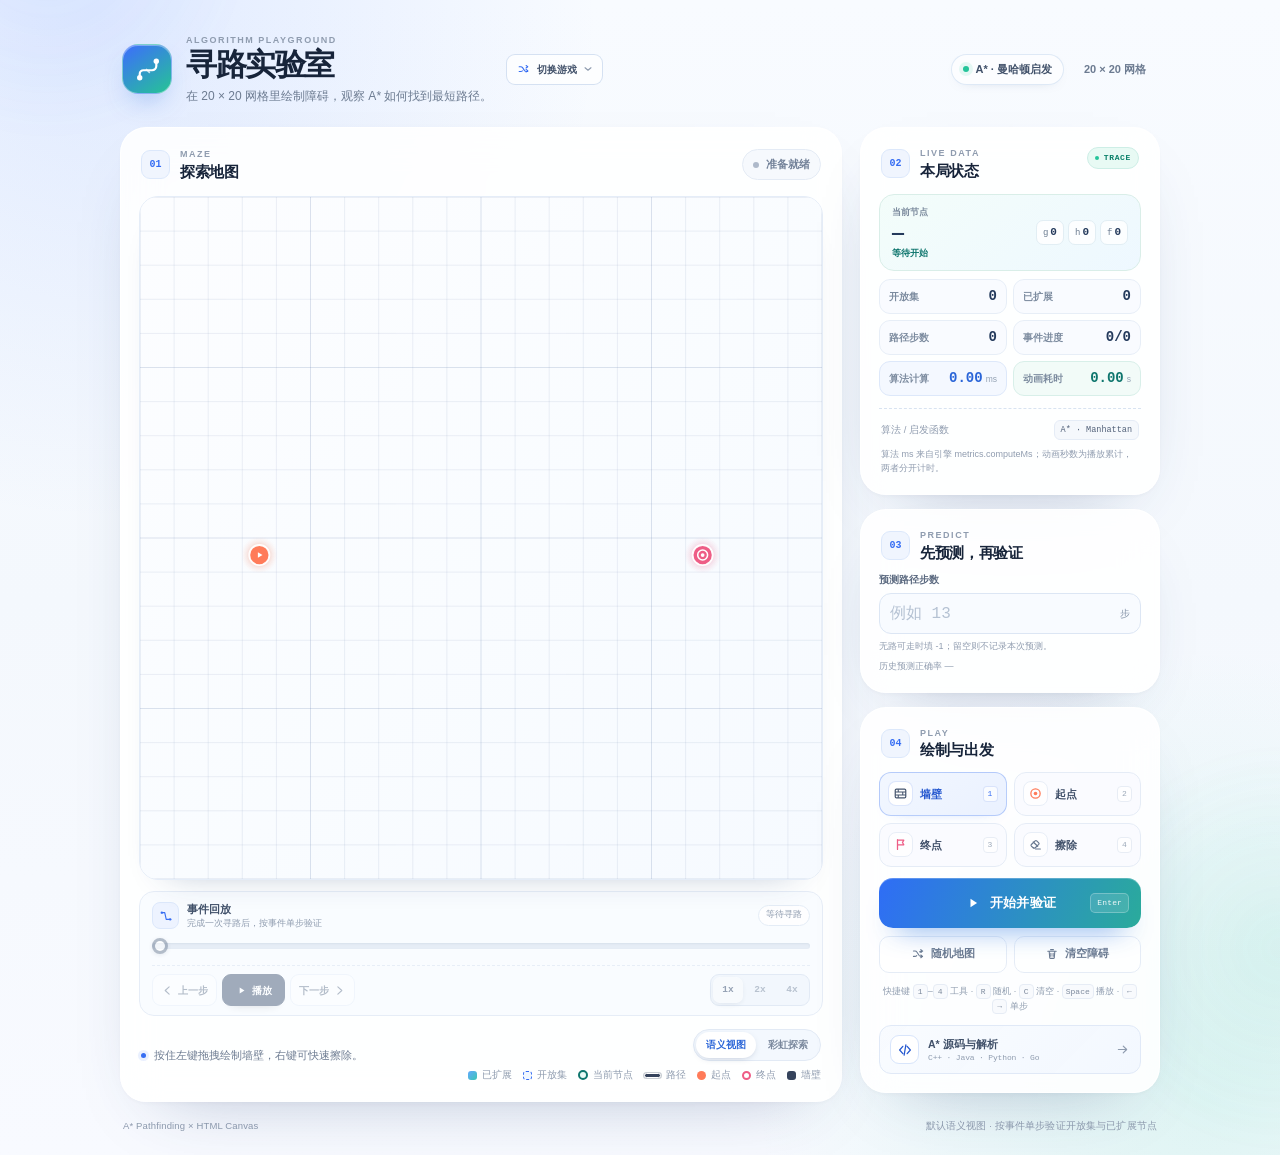
==== commit b2febe32: "p0: semantic A* trace UI and 7-wire binary learning UI" ====
--- a/algorithms/astar/index.html
+++ b/algorithms/astar/index.html
@@ -3,7 +3,7 @@
 <head>
   <meta charset="UTF-8" />
   <meta name="viewport" content="width=device-width, initial-scale=1.0" />
-  <meta name="description" content="A* 寻路实验室：在 20×20 网格中绘制障碍，观察最短路径、彩虹探索回放，并查看 C++ / Java / Python / Go 源码解析。" />
+  <meta name="description" content="A* 寻路实验室：先预测路径步数，再按事件单步验证语义视图。在 20×20 网格中绘制障碍，观察开放集、已扩展节点与最短路径，并查看 C++ / Java / Python / Go 源码解析。" />
   <meta name="theme-color" content="#f4f8fd" />
   <title>寻路实验室 · A* 寻路</title>
   <link rel="icon" href="data:image/svg+xml,%3Csvg xmlns='http://www.w3.org/2000/svg' viewBox='0 0 32 32'%3E%3Crect width='32' height='32' rx='9' fill='%23356df3'/%3E%3Cpath d='M8 23v-3a4 4 0 0 1 4-4h8a4 4 0 0 0 4-4V8' fill='none' stroke='white' stroke-width='2.4' stroke-linecap='round'/%3E%3Ccircle cx='8' cy='23' r='2.4' fill='white'/%3E%3Ccircle cx='24' cy='8' r='2.4' fill='white'/%3E%3C/svg%3E" />
@@ -38,7 +38,7 @@
           <canvas
             id="gridCanvas"
             role="img"
-            aria-label="20 乘 20 的寻路网格。使用左侧工具后，点击或拖拽鼠标编辑地图，按回车键开始寻路。"
+            aria-label="20 乘 20 的寻路网格。使用工具后，点击或拖拽鼠标编辑地图，按回车键开始寻路。"
             aria-describedby="boardHelp"
           ></canvas>
 
@@ -51,8 +51,10 @@
               <div class="result-stats">
                 <div><span>步数</span><strong id="resultSteps">0</strong></div>
                 <div><span>探索节点</span><strong id="resultExplored">0</strong></div>
-                <div><span>用时</span><strong id="resultTime">0.00s</strong></div>
+                <div><span>算法耗时</span><strong id="resultTime">0.00 ms</strong></div>
               </div>
+              <p class="result-prediction" id="resultPrediction" hidden></p>
+              <p class="result-timers" id="resultTimers"></p>
               <button class="result-close" id="resultClose" type="button">
                 <span id="resultCloseLabel">继续探索</span>
                 <svg viewBox="0 0 20 20" fill="none" aria-hidden="true">
@@ -65,7 +67,7 @@
           <div class="toast" id="toast" role="status" aria-live="polite" hidden></div>
         </div>
 
-        <section class="playback-panel" id="playbackPanel" data-state="empty" aria-label="寻路过程回放">
+        <section class="playback-panel" id="playbackPanel" data-state="empty" data-view="semantic" aria-label="寻路事件回放">
           <div class="playback-head">
             <div class="playback-title">
               <span class="playback-icon" aria-hidden="true">
@@ -76,8 +78,8 @@
                 </svg>
               </span>
               <div class="playback-title-copy">
-                <span class="playback-label">寻路过程</span>
-                <span class="playback-meta" id="playbackMeta">完成一次寻路后，可拖动进度查看</span>
+                <span class="playback-label">事件回放</span>
+                <span class="playback-meta" id="playbackMeta">完成一次寻路后，按事件单步验证</span>
               </div>
             </div>
             <span class="playback-readout" id="playbackReadout">等待寻路</span>
@@ -88,14 +90,44 @@
               id="timelineSlider"
               type="range"
               min="0"
-              max="1000"
+              max="0"
               value="0"
               step="1"
-              aria-label="寻路过程进度条，拖动可回放探索过程"
+              aria-label="寻路事件进度，拖动可查看任意事件状态"
               disabled
             />
             <div class="playback-rail" aria-hidden="true">
               <span class="playback-rainbow"></span>
+            </div>
+          </div>
+          <div class="playback-controls">
+            <div class="step-group" role="group" aria-label="事件单步控制">
+              <button class="step-btn" id="stepBackBtn" type="button" disabled title="上一个事件（←）">
+                <svg viewBox="0 0 20 20" fill="none" aria-hidden="true">
+                  <path d="M12.5 4.5 6.5 10l6 5.5" stroke="currentColor" stroke-width="1.8" stroke-linecap="round" stroke-linejoin="round" />
+                </svg>
+                <span>上一步</span>
+              </button>
+              <button class="step-btn step-btn--play" id="playPauseBtn" type="button" disabled title="播放或暂停（空格）">
+                <svg class="play-glyph" id="playIcon" viewBox="0 0 20 20" fill="none" aria-hidden="true">
+                  <path d="M7.2 5.2 14.6 10l-7.4 4.8V5.2Z" fill="currentColor" />
+                </svg>
+                <svg class="play-glyph" id="pauseIcon" viewBox="0 0 20 20" fill="none" aria-hidden="true" hidden>
+                  <path d="M7 5.2v9.6M13 5.2v9.6" stroke="currentColor" stroke-width="2.2" stroke-linecap="round" />
+                </svg>
+                <span id="playPauseLabel">播放</span>
+              </button>
+              <button class="step-btn" id="stepNextBtn" type="button" disabled title="下一个事件（→）">
+                <span>下一步</span>
+                <svg viewBox="0 0 20 20" fill="none" aria-hidden="true">
+                  <path d="M7.5 4.5 13.5 10l-6 5.5" stroke="currentColor" stroke-width="1.8" stroke-linecap="round" stroke-linejoin="round" />
+                </svg>
+              </button>
+            </div>
+            <div class="speed-group" role="group" aria-label="播放速度">
+              <button class="speed-btn is-active" type="button" data-speed="1" aria-pressed="true">1x</button>
+              <button class="speed-btn" type="button" data-speed="2" aria-pressed="false">2x</button>
+              <button class="speed-btn" type="button" data-speed="4" aria-pressed="false">4x</button>
             </div>
           </div>
         </section>
@@ -105,12 +137,27 @@
             <span class="hint-dot" aria-hidden="true"></span>
             <span id="hintText">按住左键拖拽绘制墙壁，右键可快速擦除。</span>
           </p>
-          <div class="legend" aria-label="地图图例">
-            <span><i class="swatch swatch--start"></i>起点</span>
-            <span><i class="swatch swatch--end"></i>终点</span>
-            <span><i class="swatch swatch--wall"></i>墙壁</span>
-            <span class="legend-gradient" title="紫色最早探索，粉色最晚探索">探索顺序<em>早</em><i></i><em>晚</em></span>
-            <span><i class="swatch swatch--path"></i>最短路径</span>
+          <div class="legend-panel">
+            <div class="view-switch" role="group" aria-label="探索视图模式">
+              <button class="view-btn is-active" id="semanticViewBtn" type="button" data-view="semantic" aria-pressed="true">语义视图</button>
+              <button class="view-btn" id="rainbowViewBtn" type="button" data-view="rainbow" aria-pressed="false">彩虹探索</button>
+            </div>
+            <div class="legend" id="semanticLegend" aria-label="语义视图图例">
+              <span><i class="swatch swatch--closed"></i>已扩展</span>
+              <span><i class="swatch swatch--open"></i>开放集</span>
+              <span><i class="swatch swatch--current"></i>当前节点</span>
+              <span><i class="swatch swatch--path"></i>路径</span>
+              <span><i class="swatch swatch--start"></i>起点</span>
+              <span><i class="swatch swatch--end"></i>终点</span>
+              <span><i class="swatch swatch--wall"></i>墙壁</span>
+            </div>
+            <div class="legend" id="rainbowLegend" aria-label="彩虹探索图例" hidden>
+              <span><i class="swatch swatch--start"></i>起点</span>
+              <span><i class="swatch swatch--end"></i>终点</span>
+              <span><i class="swatch swatch--wall"></i>墙壁</span>
+              <span class="legend-gradient" title="紫色最早探索，粉色最晚探索">探索顺序<em>早</em><i></i><em>晚</em></span>
+              <span><i class="swatch swatch--path"></i>最短路径</span>
+            </div>
           </div>
         </footer>
       </section>
@@ -122,56 +169,49 @@
               <span class="section-index" aria-hidden="true">02</span>
               <div>
                 <p class="kicker">LIVE DATA</p>
-                <h2 id="dataTitle">本局数据</h2>
+                <h2 id="dataTitle">本局状态</h2>
               </div>
             </div>
-            <span class="live-tag"><i aria-hidden="true"></i>LIVE</span>
+            <span class="live-tag"><i aria-hidden="true"></i>TRACE</span>
           </header>
 
-          <div class="stat-list">
-            <div class="stat-row stat-row--steps">
-              <span class="stat-icon" aria-hidden="true">
-                <svg viewBox="0 0 24 24" fill="none">
-                  <path d="M5 18.5c5.5 0 3.3-13 14-13" stroke="currentColor" stroke-width="1.8" stroke-linecap="round" />
-                  <circle cx="5" cy="18.5" r="2.2" fill="currentColor" />
-                  <circle cx="19" cy="5.5" r="2.2" fill="currentColor" />
-                </svg>
-              </span>
-              <div class="stat-copy">
-                <span class="stat-label">寻路步数</span>
-                <span class="stat-note">抵达终点的移动次数</span>
-              </div>
-              <div class="stat-value"><strong id="stepsValue">0</strong><span>步</span></div>
-            </div>
-
-            <div class="stat-row stat-row--explored">
-              <span class="stat-icon" aria-hidden="true">
-                <svg viewBox="0 0 24 24" fill="none">
-                  <circle cx="6" cy="6.5" r="2.2" stroke="currentColor" stroke-width="1.7" />
-                  <circle cx="18" cy="6.5" r="2.2" stroke="currentColor" stroke-width="1.7" />
-                  <circle cx="12" cy="17.5" r="2.2" stroke="currentColor" stroke-width="1.7" />
-                  <path d="m8 7.5 2.5 7.5M16 7.5 13.5 15M8.2 6.5h7.6" stroke="currentColor" stroke-width="1.5" stroke-linecap="round" />
-                </svg>
-              </span>
-              <div class="stat-copy">
-                <span class="stat-label">探索节点数</span>
-                <span class="stat-note">A* 实际访问的格子</span>
-              </div>
-              <div class="stat-value"><strong id="exploredValue">0</strong><span>个</span></div>
-            </div>
-
-            <div class="stat-row stat-row--time">
-              <span class="stat-icon" aria-hidden="true">
-                <svg viewBox="0 0 24 24" fill="none">
-                  <circle cx="12" cy="12.5" r="7.2" stroke="currentColor" stroke-width="1.8" />
-                  <path d="M12 8.7v4.2l2.8 1.6M9.5 3.7h5" stroke="currentColor" stroke-width="1.8" stroke-linecap="round" stroke-linejoin="round" />
-                </svg>
-              </span>
-              <div class="stat-copy">
-                <span class="stat-label">计时器</span>
-                <span class="stat-note">从出发到抵达的用时</span>
-              </div>
-              <div class="stat-value"><strong id="timerValue">0.00</strong><span>s</span></div>
+          <div class="state-hero">
+            <div class="state-node">
+              <span class="state-node-label">当前节点</span>
+              <strong id="currentNodeValue">—</strong>
+              <span class="state-phase" id="phaseValue">等待开始</span>
+            </div>
+            <div class="score-pills" aria-label="当前节点评分">
+              <span>g<b id="gValue">0</b></span>
+              <span>h<b id="hValue">0</b></span>
+              <span>f<b id="fValue">0</b></span>
+            </div>
+          </div>
+
+          <div class="stat-grid">
+            <div class="stat-tile">
+              <span>开放集</span>
+              <strong id="openValue">0</strong>
+            </div>
+            <div class="stat-tile">
+              <span>已扩展</span>
+              <strong id="exploredValue">0</strong>
+            </div>
+            <div class="stat-tile">
+              <span>路径步数</span>
+              <strong id="stepsValue">0</strong>
+            </div>
+            <div class="stat-tile">
+              <span>事件进度</span>
+              <strong id="eventValue">0/0</strong>
+            </div>
+            <div class="stat-tile stat-tile--algo">
+              <span>算法计算</span>
+              <strong id="algoMsValue">0.00</strong><em>ms</em>
+            </div>
+            <div class="stat-tile stat-tile--anim">
+              <span>动画耗时</span>
+              <strong id="timerValue">0.00</strong><em>s</em>
             </div>
           </div>
 
@@ -179,12 +219,47 @@
             <span>算法 / 启发函数</span>
             <code>A* · Manhattan</code>
           </div>
+          <p class="data-note">算法 ms 来自引擎 metrics.computeMs；动画秒数为播放累计，两者分开计时。</p>
+        </section>
+
+        <section class="card predict-card" aria-labelledby="predictTitle">
+          <header class="panel-head">
+            <div class="section-title">
+              <span class="section-index" aria-hidden="true">03</span>
+              <div>
+                <p class="kicker">PREDICT</p>
+                <h2 id="predictTitle">先预测，再验证</h2>
+              </div>
+            </div>
+          </header>
+
+          <label class="predict-label" for="predictionInput">预测路径步数</label>
+          <div class="predict-field">
+            <input
+              id="predictionInput"
+              class="predict-input"
+              type="number"
+              min="-1"
+              step="1"
+              inputmode="numeric"
+              placeholder="例如 13"
+              aria-describedby="predictHint"
+            />
+            <span class="predict-unit">步</span>
+          </div>
+          <p class="predict-hint" id="predictHint">无路可走时填 -1；留空则不记录本次预测。</p>
+
+          <div class="predict-result" id="predictionResult" hidden>
+            <span id="predictionResultText">—</span>
+            <strong class="prediction-verdict is-neutral" id="predictionVerdict">—</strong>
+          </div>
+          <p class="predict-stats" id="predictionStats">历史预测正确率 —</p>
         </section>
 
         <section class="card control-card" aria-labelledby="controlTitle">
           <header class="panel-head">
             <div class="section-title">
-              <span class="section-index" aria-hidden="true">03</span>
+              <span class="section-index" aria-hidden="true">04</span>
               <div>
                 <p class="kicker">PLAY</p>
                 <h2 id="controlTitle">绘制与出发</h2>
@@ -243,7 +318,7 @@
                 <path d="M7.2 5.4 14.5 10l-7.3 4.6V5.4Z" fill="currentColor" />
               </svg>
             </span>
-            <span id="startLabel">开始寻路</span>
+            <span id="startLabel">开始并验证</span>
             <kbd>Enter</kbd>
           </button>
 
@@ -263,7 +338,7 @@
           </div>
 
           <p class="shortcut-note">
-            快捷键 <kbd>1</kbd>–<kbd>4</kbd> 切换工具 · <kbd>R</kbd> 随机地图 · <kbd>C</kbd> 清空
+            快捷键 <kbd>1</kbd>–<kbd>4</kbd> 工具 · <kbd>R</kbd> 随机 · <kbd>C</kbd> 清空 · <kbd>Space</kbd> 播放 · <kbd>←</kbd><kbd>→</kbd> 单步
           </p>
 
           <button class="source-btn" id="openDocsBtn" type="button" aria-haspopup="dialog">
@@ -286,7 +361,7 @@
 
     <footer class="page-footer">
       <span>A* Pathfinding × HTML Canvas</span>
-      <span>彩虹色 = 探索顺序 · 拖动进度条可回放</span>
+      <span>默认语义视图 · 按事件单步验证开放集与已扩展节点</span>
     </footer>
   </main>
 
@@ -356,9 +431,11 @@
       <p class="analysis-kicker">ON SCREEN</p>
       <h3>和本页可视化对照</h3>
       <ul class="visual-notes">
-        <li><i class="visual-swatch visual-swatch--rainbow"></i><span><b>彩虹格</b>：节点被扩展的先后顺序，紫色最早、粉色最晚。</span></li>
-        <li><i class="visual-swatch visual-swatch--route"></i><span><b>深色高亮路线</b>：从终点沿 parent 回溯得到的最短路径。</span></li>
-        <li><i class="visual-swatch visual-swatch--timeline"></i><span><b>底部进度条</b>：寻路完成后拖动，逐帧查看探索与回溯。</span></li>
+        <li><i class="visual-swatch visual-swatch--semantic"></i><span><b>蓝绿格</b>：已经扩展（closed）的节点，颜色由蓝到青表示先后顺序。</span></li>
+        <li><i class="visual-swatch visual-swatch--open"></i><span><b>虚线框</b>：当前开放集（frontier）中 f 最小的前 5 个节点。</span></li>
+        <li><i class="visual-swatch visual-swatch--current"></i><span><b>高亮环</b>：本事件刚刚从开放集弹出的当前节点。</span></li>
+        <li><i class="visual-swatch visual-swatch--route"></i><span><b>深色线</b>：从终点沿 parent 回溯出的最短路径；切到“彩虹探索”可看旧的探索顺序配色。</span></li>
+        <li><i class="visual-swatch visual-swatch--timeline"></i><span><b>事件滑块</b>：按事件索引单步或拖动，不会重新运行搜索。</span></li>
       </ul>
     </section>
   </template>
@@ -368,6 +445,9 @@
   <script src="../../shared/shell.js" defer></script>
   <script src="../../shared/docs-viewer.js" defer></script>
   <script src="astar-docs.js" defer></script>
+  <script src="../../shared/progress.js" defer></script>
+  <script src="../../shared/trace.js" defer></script>
+  <script src="astar-engine.js" defer></script>
   <script src="astar.js" defer></script>
 </body>
 </html>
--- a/algorithms/astar/astar.css
+++ b/algorithms/astar/astar.css
@@ -887,3 +887,596 @@
     min-height: 40px;
   }
 }
+
+/* =========================================================
+   P0 学习闭环：语义视图 / 事件单步 / 预测 / 双计时
+   ========================================================= */
+
+/* ---------- 语义/彩虹视图切换与图例 ---------- */
+
+.legend-panel {
+  display: flex;
+  flex-direction: column;
+  align-items: flex-end;
+  gap: 7px;
+  min-width: 0;
+}
+
+.legend[hidden] {
+  display: none;
+}
+
+.view-switch {
+  display: inline-flex;
+  gap: 2px;
+  padding: 2px;
+  border: 1px solid #e2eaf5;
+  border-radius: 999px;
+  background: #f3f8fe;
+}
+
+.view-btn {
+  min-height: 26px;
+  padding: 3px 10px;
+  color: #7a889d;
+  font-size: 9.5px;
+  font-weight: 700;
+  white-space: nowrap;
+  border: 0;
+  border-radius: 999px;
+  background: transparent;
+  cursor: pointer;
+  transition: color 0.16s ease, background 0.16s ease, box-shadow 0.16s ease;
+}
+
+.view-btn:hover {
+  color: #3f5f8e;
+}
+
+.view-btn.is-active {
+  color: #2a65d8;
+  background: #fff;
+  box-shadow: 0 2px 7px -3px rgba(36, 58, 92, 0.35);
+}
+
+.view-btn:focus-visible {
+  outline: 2px solid rgba(53, 109, 243, 0.42);
+  outline-offset: 1px;
+}
+
+.swatch--closed {
+  border-radius: 3px;
+  background: linear-gradient(135deg, #4d9cff, #20beaa);
+  opacity: 0.88;
+}
+
+.swatch--open {
+  border: 1.5px dashed #356df3;
+  border-radius: 3px;
+  background: rgba(77, 156, 255, 0.08);
+}
+
+.swatch--current {
+  width: 10px;
+  height: 10px;
+  border: 2px solid #0f766e;
+  border-radius: 50%;
+  background: #e9faf6;
+  box-shadow: 0 0 0 1px rgba(255, 255, 255, 0.9);
+}
+
+/* 语义模式下进度导轨改为蓝绿；彩虹模式保留原彩虹 */
+.playback-panel[data-view="semantic"] .playback-rainbow {
+  background: linear-gradient(90deg, #dbeaff 0%, #7cc9ef 42%, #20beaa 100%);
+}
+
+/* ---------- 播放 / 单步 / 速度控制 ---------- */
+
+.playback-controls {
+  display: flex;
+  align-items: center;
+  justify-content: space-between;
+  flex-wrap: wrap;
+  gap: 6px 8px;
+  margin-top: 8px;
+  padding-top: 8px;
+  border-top: 1px dashed #e7eef7;
+}
+
+.step-group {
+  display: flex;
+  align-items: center;
+  gap: 5px;
+  min-width: 0;
+}
+
+.step-btn {
+  display: inline-flex;
+  align-items: center;
+  justify-content: center;
+  gap: 4px;
+  min-height: 32px;
+  padding: 5px 8px;
+  color: #52657f;
+  font-size: 10px;
+  font-weight: 650;
+  white-space: nowrap;
+  border: 1px solid #e2ebf7;
+  border-radius: 9px;
+  background: rgba(255, 255, 255, 0.92);
+  cursor: pointer;
+  transition: color 0.16s ease, border-color 0.16s ease, background 0.16s ease, transform 0.16s ease;
+}
+
+.step-btn svg {
+  width: 13px;
+  height: 13px;
+  flex: 0 0 auto;
+}
+
+.step-btn:hover:not(:disabled) {
+  color: #243a5c;
+  border-color: #c8daf5;
+  background: #fff;
+  transform: translateY(-1px);
+}
+
+.step-btn:focus-visible {
+  outline: 2px solid rgba(53, 109, 243, 0.4);
+  outline-offset: 1px;
+}
+
+.step-btn--play {
+  padding: 5px 12px;
+  color: #fff;
+  border-color: #243a5c;
+  background: #243a5c;
+  box-shadow: 0 6px 12px -10px rgba(23, 36, 58, 0.7);
+}
+
+.step-btn--play:hover:not(:disabled) {
+  color: #fff;
+  border-color: #1b2f4c;
+  background: #1b2f4c;
+}
+
+.step-btn:disabled {
+  cursor: not-allowed;
+  opacity: 0.42;
+  transform: none;
+}
+
+.play-glyph[hidden] {
+  display: none;
+}
+
+.speed-group {
+  display: inline-flex;
+  flex: 0 0 auto;
+  gap: 2px;
+  padding: 2px;
+  border: 1px solid #e2eaf5;
+  border-radius: 9px;
+  background: #f2f7fd;
+}
+
+.speed-btn {
+  min-width: 30px;
+  min-height: 26px;
+  padding: 2px 5px;
+  color: #728399;
+  font-family: var(--font-mono);
+  font-size: 9.5px;
+  font-weight: 700;
+  border: 0;
+  border-radius: 7px;
+  background: transparent;
+  cursor: pointer;
+  transition: color 0.16s ease, background 0.16s ease, box-shadow 0.16s ease;
+}
+
+.speed-btn:hover:not(:disabled) {
+  color: #3f5f8e;
+}
+
+.speed-btn.is-active {
+  color: #243a5c;
+  background: #fff;
+  box-shadow: 0 2px 6px -2px rgba(36, 58, 92, 0.28);
+}
+
+.speed-btn:disabled {
+  cursor: not-allowed;
+  opacity: 0.45;
+}
+
+/* ---------- 实时状态面板 ---------- */
+
+.state-hero {
+  display: flex;
+  align-items: center;
+  justify-content: space-between;
+  gap: 10px;
+  padding: 11px 12px;
+  border: 1px solid #d9eee8;
+  border-radius: 15px;
+  background: linear-gradient(145deg, #f3fdfa, #eef8ff);
+}
+
+.state-node {
+  display: flex;
+  flex-direction: column;
+  min-width: 0;
+  gap: 1px;
+}
+
+.state-node-label {
+  color: #7b8a9d;
+  font-size: 9px;
+  font-weight: 650;
+}
+
+#currentNodeValue {
+  color: #243a5c;
+  font-family: var(--font-mono);
+  font-size: 20px;
+  font-weight: 700;
+  font-variant-numeric: tabular-nums;
+  letter-spacing: -0.03em;
+  line-height: 1.25;
+  white-space: nowrap;
+}
+
+.state-phase {
+  overflow: hidden;
+  color: #0f766e;
+  font-size: 9px;
+  font-weight: 600;
+  line-height: 1.4;
+  text-overflow: ellipsis;
+  white-space: nowrap;
+}
+
+.score-pills {
+  display: flex;
+  flex-wrap: wrap;
+  justify-content: flex-end;
+  gap: 4px;
+}
+
+.score-pills > span {
+  display: inline-flex;
+  align-items: baseline;
+  gap: 2px;
+  padding: 3px 6px;
+  color: #6c7d92;
+  font-family: var(--font-mono);
+  font-size: 9px;
+  border: 1px solid #e2eef4;
+  border-radius: 7px;
+  background: rgba(255, 255, 255, 0.82);
+}
+
+.score-pills b {
+  color: #243a5c;
+  font-size: 11px;
+  font-weight: 700;
+  font-variant-numeric: tabular-nums;
+}
+
+.stat-grid {
+  display: grid;
+  grid-template-columns: repeat(2, minmax(0, 1fr));
+  gap: 6px;
+  margin-top: 8px;
+}
+
+.stat-tile {
+  display: flex;
+  align-items: baseline;
+  gap: 3px;
+  min-width: 0;
+  padding: 8px 9px;
+  border: 1px solid #e7eef7;
+  border-radius: 11px;
+  background: rgba(248, 251, 255, 0.8);
+}
+
+.stat-tile > span {
+  margin-right: auto;
+  overflow: hidden;
+  color: #7c8b9f;
+  font-size: 9.5px;
+  font-weight: 600;
+  white-space: nowrap;
+  text-overflow: ellipsis;
+}
+
+.stat-tile strong {
+  color: #243a5c;
+  font-family: var(--font-mono);
+  font-size: 14px;
+  font-weight: 650;
+  font-variant-numeric: tabular-nums;
+  line-height: 1.2;
+  white-space: nowrap;
+}
+
+.stat-tile em {
+  color: #93a1b3;
+  font-size: 8.5px;
+  font-style: normal;
+}
+
+.stat-tile--algo {
+  border-color: #dde8fa;
+  background: #f4f8ff;
+}
+
+.stat-tile--algo strong {
+  color: #2a65d8;
+}
+
+.stat-tile--anim {
+  border-color: #d8efe9;
+  background: #f2fbf8;
+}
+
+.stat-tile--anim strong {
+  color: #0f766e;
+}
+
+.data-note {
+  margin: 8px 2px 0;
+  color: var(--muted-light);
+  font-size: 9px;
+  line-height: 1.55;
+}
+
+/* ---------- 预测卡片 ---------- */
+
+.predict-card .panel-head {
+  padding-bottom: 10px;
+}
+
+.predict-label {
+  display: block;
+  margin: 0 0 6px;
+  color: #5b6a80;
+  font-size: 10px;
+  font-weight: 700;
+}
+
+.predict-field {
+  display: flex;
+  align-items: center;
+  gap: 6px;
+  padding: 4px 10px;
+  border: 1px solid #dce6f4;
+  border-radius: 12px;
+  background: #f8fbff;
+  transition: border-color 0.18s ease, background 0.18s ease, box-shadow 0.18s ease;
+}
+
+.predict-field:focus-within {
+  border-color: rgba(53, 109, 243, 0.5);
+  background: #fff;
+  box-shadow: 0 0 0 3px rgba(53, 109, 243, 0.1);
+}
+
+.predict-input {
+  flex: 1;
+  width: 100%;
+  min-width: 0;
+  height: 31px;
+  padding: 0;
+  color: #243a5c;
+  font-family: var(--font-mono);
+  font-size: 16px;
+  font-weight: 650;
+  font-variant-numeric: tabular-nums;
+  border: 0;
+  outline: none;
+  background: transparent;
+}
+
+.predict-input::placeholder {
+  color: #b5c2d3;
+  font-weight: 500;
+}
+
+.predict-input.is-invalid {
+  color: #c25138;
+}
+
+.predict-input:focus-visible {
+  outline: none;
+}
+
+.predict-unit {
+  flex: 0 0 auto;
+  color: #8594a8;
+  font-size: 10px;
+}
+
+.predict-hint {
+  margin: 6px 0 0;
+  color: var(--muted-light);
+  font-size: 9px;
+  line-height: 1.55;
+}
+
+.predict-result {
+  display: flex;
+  align-items: center;
+  justify-content: space-between;
+  gap: 8px;
+  margin-top: 9px;
+  padding: 8px 10px;
+  color: #42536b;
+  font-family: var(--font-mono);
+  font-size: 10.5px;
+  font-weight: 650;
+  font-variant-numeric: tabular-nums;
+  border: 1px dashed #d9e4f2;
+  border-radius: 10px;
+  background: #f8fbff;
+}
+
+.predict-result[hidden] {
+  display: none;
+}
+
+.prediction-verdict {
+  flex: 0 0 auto;
+  padding: 2px 7px;
+  font-family: var(--font-sans, system-ui, sans-serif);
+  font-size: 9.5px;
+  font-weight: 750;
+  white-space: nowrap;
+  border-radius: 999px;
+}
+
+.prediction-verdict.is-correct {
+  color: #0b7a62;
+  border: 1px solid #c8f0e5;
+  background: #e7faf4;
+}
+
+.prediction-verdict.is-wrong {
+  color: #b7442d;
+  border: 1px solid #ffd9cd;
+  background: #fff2ed;
+}
+
+.prediction-verdict.is-neutral {
+  color: #7b899d;
+  border: 1px solid #e2e9f2;
+  background: #f1f5fa;
+}
+
+.predict-stats {
+  margin: 6px 0 0;
+  color: var(--muted-light);
+  font-size: 9px;
+  line-height: 1.5;
+}
+
+/* ---------- 结果浮层新增：预测与双计时 ---------- */
+
+.result-stats strong {
+  white-space: nowrap;
+}
+
+.result-prediction {
+  margin: -3px 0 10px;
+  padding: 7px 10px;
+  font-family: var(--font-mono);
+  font-size: 10.5px;
+  font-weight: 700;
+  font-variant-numeric: tabular-nums;
+  border-radius: 9px;
+}
+
+.result-prediction[hidden] {
+  display: none;
+}
+
+.result-prediction.is-correct {
+  color: #0b7a62;
+  border: 1px solid #cdf2e8;
+  background: #e9fbf5;
+}
+
+.result-prediction.is-wrong {
+  color: #b7442d;
+  border: 1px solid #ffdace;
+  background: #fff3ee;
+}
+
+.result-prediction.is-neutral {
+  color: #617186;
+  border: 1px solid #e2eaf4;
+  background: #f3f7fc;
+}
+
+.result-timers {
+  margin: 0 0 12px;
+  color: var(--muted-light);
+  font-family: var(--font-mono);
+  font-size: 9.5px;
+  font-variant-numeric: tabular-nums;
+}
+
+/* ---------- P0 响应式 ---------- */
+
+@media (max-width: 940px) {
+  .state-hero {
+    padding: 10px;
+  }
+
+  #currentNodeValue {
+    font-size: 18px;
+  }
+}
+
+@media (max-width: 760px) {
+  .legend-panel {
+    align-items: flex-start;
+    width: 100%;
+  }
+}
+
+@media (max-width: 580px) {
+  .playback-controls {
+    gap: 6px;
+  }
+
+  .step-btn {
+    min-height: 34px;
+    padding: 5px 7px;
+    font-size: 9.5px;
+  }
+
+  .step-btn--play {
+    padding: 5px 10px;
+  }
+
+  .speed-btn {
+    min-width: 28px;
+    min-height: 28px;
+  }
+
+  .legend-panel {
+    align-items: flex-start;
+  }
+
+  .view-btn {
+    min-height: 28px;
+    padding: 4px 10px;
+  }
+
+  .state-hero {
+    align-items: flex-start;
+    flex-direction: column;
+    gap: 6px;
+  }
+
+  .score-pills {
+    justify-content: flex-start;
+  }
+
+  .stat-tile {
+    padding: 8px;
+  }
+
+  .stat-tile strong {
+    font-size: 13px;
+  }
+
+  .predict-result {
+    align-items: flex-start;
+    flex-direction: column;
+    gap: 5px;
+  }
+}
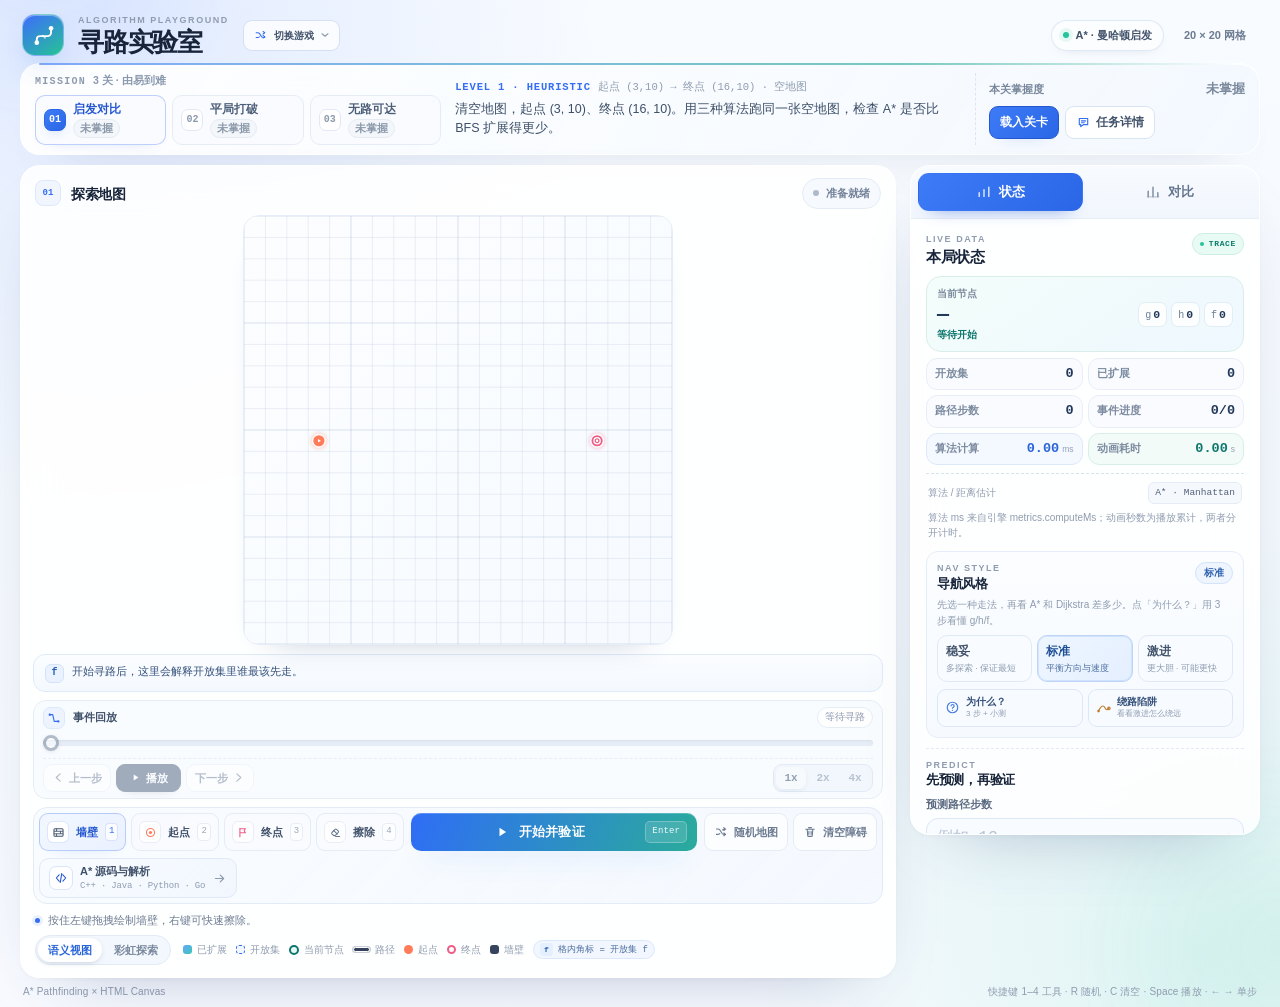
==== commit 1299f75c: "feat: complete v1 learning cockpit and concept-first practice" ====
--- a/algorithms/astar/index.html
+++ b/algorithms/astar/index.html
@@ -3,7 +3,7 @@
 <head>
   <meta charset="UTF-8" />
   <meta name="viewport" content="width=device-width, initial-scale=1.0" />
-  <meta name="description" content="A* 寻路实验室：先预测路径步数，再按事件单步验证语义视图。在 20×20 网格中绘制障碍，观察开放集、已扩展节点与最短路径，并查看 C++ / Java / Python / Go 源码解析。" />
+  <meta name="description" content="A* 寻路实验室：先预测路径步数，再按事件单步验证语义视图。在 20×20 网格中绘制障碍，观察开放集、已扩展节点与最短路径，对比 A* / BFS / Dijkstra 并完成三关练习，还可查看 C++ / Java / Python / Go 源码解析。" />
   <meta name="theme-color" content="#f4f8fd" />
   <title>寻路实验室 · A* 寻路</title>
   <link rel="icon" href="data:image/svg+xml,%3Csvg xmlns='http://www.w3.org/2000/svg' viewBox='0 0 32 32'%3E%3Crect width='32' height='32' rx='9' fill='%23356df3'/%3E%3Cpath d='M8 23v-3a4 4 0 0 1 4-4h8a4 4 0 0 0 4-4V8' fill='none' stroke='white' stroke-width='2.4' stroke-linecap='round'/%3E%3Ccircle cx='8' cy='23' r='2.4' fill='white'/%3E%3Ccircle cx='24' cy='8' r='2.4' fill='white'/%3E%3C/svg%3E" />
@@ -18,6 +18,55 @@
   <main class="app">
     <header id="siteHeader"></header>
 
+    <section class="mission-bar" aria-labelledby="levelTitle">
+      <h2 class="sr-only" id="levelTitle">关卡练习</h2>
+      <div class="mission-levels">
+        <p class="mission-eyebrow">MISSION <span>3 关 · 由易到难</span></p>
+        <div class="level-tabs" role="group" aria-label="选择 A* 关卡">
+          <button class="level-tab is-active" type="button" data-level="heuristic" aria-pressed="true">
+            <span class="level-step" aria-hidden="true">01</span>
+            <span class="level-tab-name">启发对比</span>
+            <span class="level-mastery" data-badge="heuristic" data-state="idle">未掌握</span>
+          </button>
+          <button class="level-tab" type="button" data-level="tiebreak" aria-pressed="false">
+            <span class="level-step" aria-hidden="true">02</span>
+            <span class="level-tab-name">平局打破</span>
+            <span class="level-mastery" data-badge="tiebreak" data-state="idle">未掌握</span>
+          </button>
+          <button class="level-tab" type="button" data-level="unreachable" aria-pressed="false">
+            <span class="level-step" aria-hidden="true">03</span>
+            <span class="level-tab-name">无路可达</span>
+            <span class="level-mastery" data-badge="unreachable" data-state="idle">未掌握</span>
+          </button>
+        </div>
+      </div>
+
+      <div class="mission-current">
+        <div class="mission-current-head">
+          <p class="level-kicker" id="levelKicker">LEVEL 1 · HEURISTIC</p>
+          <p class="level-meta" id="levelMeta"></p>
+        </div>
+        <p class="level-goal" id="levelGoal">清空地图，起点 (3, 10)、终点 (16, 10)。比较 A* 与 BFS 的扩展节点数。</p>
+      </div>
+
+      <div class="mission-side">
+        <div class="mission-mastery">
+          <span>本关掌握度</span>
+          <strong id="levelMasteryText" data-state="idle">未掌握</strong>
+        </div>
+        <div class="mission-actions">
+          <button class="level-action level-action--primary" id="loadLevelBtn" type="button">载入关卡</button>
+          <button class="mission-detail-btn" id="levelDetailBtn" type="button" aria-haspopup="dialog" aria-expanded="false" aria-controls="levelDetailDrawer">
+            <svg viewBox="0 0 20 20" fill="none" aria-hidden="true">
+              <path d="M4.4 4.6h11.2v8.3H9.8l-3.5 2.6v-2.6H4.4V4.6Z" stroke="currentColor" stroke-width="1.5" stroke-linejoin="round" />
+              <path d="M7.2 7.8h5.6M7.2 10.2h3.8" stroke="currentColor" stroke-width="1.4" stroke-linecap="round" />
+            </svg>
+            任务详情
+          </button>
+        </div>
+      </div>
+    </section>
+
     <div class="game-grid">
       <section class="card board-card" aria-labelledby="boardTitle">
         <header class="board-head">
@@ -53,6 +102,7 @@
                 <div><span>探索节点</span><strong id="resultExplored">0</strong></div>
                 <div><span>算法耗时</span><strong id="resultTime">0.00 ms</strong></div>
               </div>
+              <p class="result-style" id="resultStyle" hidden></p>
               <p class="result-prediction" id="resultPrediction" hidden></p>
               <p class="result-timers" id="resultTimers"></p>
               <button class="result-close" id="resultClose" type="button">
@@ -66,6 +116,11 @@
 
           <div class="toast" id="toast" role="status" aria-live="polite" hidden></div>
         </div>
+
+        <p class="decision-hint" id="decisionHint" data-state="idle">
+          <span class="decision-hint-icon" aria-hidden="true">f</span>
+          <span id="decisionHintText">开始寻路后，这里会解释开放集里谁最该先走。</span>
+        </p>
 
         <section class="playback-panel" id="playbackPanel" data-state="empty" data-view="semantic" aria-label="寻路事件回放">
           <div class="playback-head">
@@ -132,141 +187,8 @@
           </div>
         </section>
 
-        <footer class="board-footer">
-          <p class="tool-hint" id="boardHelp">
-            <span class="hint-dot" aria-hidden="true"></span>
-            <span id="hintText">按住左键拖拽绘制墙壁，右键可快速擦除。</span>
-          </p>
-          <div class="legend-panel">
-            <div class="view-switch" role="group" aria-label="探索视图模式">
-              <button class="view-btn is-active" id="semanticViewBtn" type="button" data-view="semantic" aria-pressed="true">语义视图</button>
-              <button class="view-btn" id="rainbowViewBtn" type="button" data-view="rainbow" aria-pressed="false">彩虹探索</button>
-            </div>
-            <div class="legend" id="semanticLegend" aria-label="语义视图图例">
-              <span><i class="swatch swatch--closed"></i>已扩展</span>
-              <span><i class="swatch swatch--open"></i>开放集</span>
-              <span><i class="swatch swatch--current"></i>当前节点</span>
-              <span><i class="swatch swatch--path"></i>路径</span>
-              <span><i class="swatch swatch--start"></i>起点</span>
-              <span><i class="swatch swatch--end"></i>终点</span>
-              <span><i class="swatch swatch--wall"></i>墙壁</span>
-            </div>
-            <div class="legend" id="rainbowLegend" aria-label="彩虹探索图例" hidden>
-              <span><i class="swatch swatch--start"></i>起点</span>
-              <span><i class="swatch swatch--end"></i>终点</span>
-              <span><i class="swatch swatch--wall"></i>墙壁</span>
-              <span class="legend-gradient" title="紫色最早探索，粉色最晚探索">探索顺序<em>早</em><i></i><em>晚</em></span>
-              <span><i class="swatch swatch--path"></i>最短路径</span>
-            </div>
-          </div>
-        </footer>
-      </section>
-
-      <aside class="sidebar">
-        <section class="card data-card" aria-labelledby="dataTitle">
-          <header class="panel-head">
-            <div class="section-title">
-              <span class="section-index" aria-hidden="true">02</span>
-              <div>
-                <p class="kicker">LIVE DATA</p>
-                <h2 id="dataTitle">本局状态</h2>
-              </div>
-            </div>
-            <span class="live-tag"><i aria-hidden="true"></i>TRACE</span>
-          </header>
-
-          <div class="state-hero">
-            <div class="state-node">
-              <span class="state-node-label">当前节点</span>
-              <strong id="currentNodeValue">—</strong>
-              <span class="state-phase" id="phaseValue">等待开始</span>
-            </div>
-            <div class="score-pills" aria-label="当前节点评分">
-              <span>g<b id="gValue">0</b></span>
-              <span>h<b id="hValue">0</b></span>
-              <span>f<b id="fValue">0</b></span>
-            </div>
-          </div>
-
-          <div class="stat-grid">
-            <div class="stat-tile">
-              <span>开放集</span>
-              <strong id="openValue">0</strong>
-            </div>
-            <div class="stat-tile">
-              <span>已扩展</span>
-              <strong id="exploredValue">0</strong>
-            </div>
-            <div class="stat-tile">
-              <span>路径步数</span>
-              <strong id="stepsValue">0</strong>
-            </div>
-            <div class="stat-tile">
-              <span>事件进度</span>
-              <strong id="eventValue">0/0</strong>
-            </div>
-            <div class="stat-tile stat-tile--algo">
-              <span>算法计算</span>
-              <strong id="algoMsValue">0.00</strong><em>ms</em>
-            </div>
-            <div class="stat-tile stat-tile--anim">
-              <span>动画耗时</span>
-              <strong id="timerValue">0.00</strong><em>s</em>
-            </div>
-          </div>
-
-          <div class="data-foot">
-            <span>算法 / 启发函数</span>
-            <code>A* · Manhattan</code>
-          </div>
-          <p class="data-note">算法 ms 来自引擎 metrics.computeMs；动画秒数为播放累计，两者分开计时。</p>
-        </section>
-
-        <section class="card predict-card" aria-labelledby="predictTitle">
-          <header class="panel-head">
-            <div class="section-title">
-              <span class="section-index" aria-hidden="true">03</span>
-              <div>
-                <p class="kicker">PREDICT</p>
-                <h2 id="predictTitle">先预测，再验证</h2>
-              </div>
-            </div>
-          </header>
-
-          <label class="predict-label" for="predictionInput">预测路径步数</label>
-          <div class="predict-field">
-            <input
-              id="predictionInput"
-              class="predict-input"
-              type="number"
-              min="-1"
-              step="1"
-              inputmode="numeric"
-              placeholder="例如 13"
-              aria-describedby="predictHint"
-            />
-            <span class="predict-unit">步</span>
-          </div>
-          <p class="predict-hint" id="predictHint">无路可走时填 -1；留空则不记录本次预测。</p>
-
-          <div class="predict-result" id="predictionResult" hidden>
-            <span id="predictionResultText">—</span>
-            <strong class="prediction-verdict is-neutral" id="predictionVerdict">—</strong>
-          </div>
-          <p class="predict-stats" id="predictionStats">历史预测正确率 —</p>
-        </section>
-
-        <section class="card control-card" aria-labelledby="controlTitle">
-          <header class="panel-head">
-            <div class="section-title">
-              <span class="section-index" aria-hidden="true">04</span>
-              <div>
-                <p class="kicker">PLAY</p>
-                <h2 id="controlTitle">绘制与出发</h2>
-              </div>
-            </div>
-          </header>
-
+        <div class="control-toolbar" role="group" aria-labelledby="controlTitle">
+          <span class="sr-only" id="controlTitle">绘制与出发</span>
           <div class="tool-group" role="group" aria-label="地图编辑工具">
             <button class="tool-btn is-active" type="button" data-tool="wall" aria-pressed="true" title="切换墙壁工具（快捷键 1）">
               <span class="tool-icon" aria-hidden="true">
@@ -336,10 +258,6 @@
               清空障碍
             </button>
           </div>
-
-          <p class="shortcut-note">
-            快捷键 <kbd>1</kbd>–<kbd>4</kbd> 工具 · <kbd>R</kbd> 随机 · <kbd>C</kbd> 清空 · <kbd>Space</kbd> 播放 · <kbd>←</kbd><kbd>→</kbd> 单步
-          </p>
 
           <button class="source-btn" id="openDocsBtn" type="button" aria-haspopup="dialog">
             <span class="source-btn-icon" aria-hidden="true">
@@ -355,15 +273,357 @@
               <path d="M4.5 10h11M11 5.5l4.5 4.5-4.5 4.5" stroke="currentColor" stroke-width="1.6" stroke-linecap="round" stroke-linejoin="round" />
             </svg>
           </button>
+        </div>
+
+        <footer class="board-footer">
+          <p class="tool-hint" id="boardHelp">
+            <span class="hint-dot" aria-hidden="true"></span>
+            <span id="hintText">按住左键拖拽绘制墙壁，右键可快速擦除。</span>
+          </p>
+          <div class="legend-panel">
+            <div class="view-switch" role="group" aria-label="探索视图模式">
+              <button class="view-btn is-active" id="semanticViewBtn" type="button" data-view="semantic" aria-pressed="true">语义视图</button>
+              <button class="view-btn" id="rainbowViewBtn" type="button" data-view="rainbow" aria-pressed="false">彩虹探索</button>
+            </div>
+            <div class="legend" id="semanticLegend" aria-label="语义视图图例">
+              <span><i class="swatch swatch--closed"></i>已扩展</span>
+              <span><i class="swatch swatch--open"></i>开放集</span>
+              <span><i class="swatch swatch--current"></i>当前节点</span>
+              <span><i class="swatch swatch--path"></i>路径</span>
+              <span><i class="swatch swatch--start"></i>起点</span>
+              <span><i class="swatch swatch--end"></i>终点</span>
+              <span><i class="swatch swatch--wall"></i>墙壁</span>
+              <span class="legend-f-note"><i aria-hidden="true">f</i>格内角标 = 开放集 f</span>
+            </div>
+            <div class="legend" id="rainbowLegend" aria-label="彩虹探索图例" hidden>
+              <span><i class="swatch swatch--start"></i>起点</span>
+              <span><i class="swatch swatch--end"></i>终点</span>
+              <span><i class="swatch swatch--wall"></i>墙壁</span>
+              <span class="legend-gradient" title="紫色最早探索，粉色最晚探索">探索顺序<em>早</em><i></i><em>晚</em></span>
+              <span><i class="swatch swatch--path"></i>最短路径</span>
+            </div>
+          </div>
+        </footer>
+      </section>
+
+      <aside class="sidebar rail-sidebar">
+        <section class="card rail-card" aria-label="状态与对比">
+          <div class="rail-tabs" role="tablist" aria-label="右侧栏切换">
+            <button class="rail-tab is-active" id="railStatusTab" type="button" role="tab" aria-selected="true" aria-controls="railStatusPanel" data-rail="status">
+              <svg viewBox="0 0 20 20" fill="none" aria-hidden="true">
+                <path d="M4 15.5V11M10 15.5V7M16 15.5V4" stroke="currentColor" stroke-width="1.8" stroke-linecap="round" />
+              </svg>
+              <span>状态</span>
+            </button>
+            <button class="rail-tab" id="railCompareTab" type="button" role="tab" aria-selected="false" aria-controls="railComparePanel" data-rail="compare" tabindex="-1">
+              <svg viewBox="0 0 20 20" fill="none" aria-hidden="true">
+                <path d="M4 16V9M10 16V4M16 16v-5" stroke="currentColor" stroke-width="2" stroke-linecap="round" />
+                <path d="M2.8 16h14.4" stroke="currentColor" stroke-width="1.5" stroke-linecap="round" opacity="0.5" />
+              </svg>
+              <span>对比</span>
+            </button>
+          </div>
+
+          <div class="rail-panel" id="railStatusPanel" role="tabpanel" aria-labelledby="railStatusTab" data-panel="status">
+            <div class="rail-panel-head">
+              <div class="rail-title">
+                <p class="kicker">LIVE DATA</p>
+                <h2 id="dataTitle">本局状态</h2>
+              </div>
+              <span class="live-tag"><i aria-hidden="true"></i>TRACE</span>
+            </div>
+
+          <div class="state-hero">
+            <div class="state-node">
+              <span class="state-node-label">当前节点</span>
+              <strong id="currentNodeValue">—</strong>
+              <span class="state-phase" id="phaseValue">等待开始</span>
+            </div>
+            <div class="score-pills" aria-label="当前节点评分">
+              <span>g<b id="gValue">0</b></span>
+              <span>h<b id="hValue">0</b></span>
+              <span>f<b id="fValue">0</b></span>
+            </div>
+          </div>
+
+          <div class="stat-grid">
+            <div class="stat-tile">
+              <span>开放集</span>
+              <strong id="openValue">0</strong>
+            </div>
+            <div class="stat-tile">
+              <span>已扩展</span>
+              <strong id="exploredValue">0</strong>
+            </div>
+            <div class="stat-tile">
+              <span>路径步数</span>
+              <strong id="stepsValue">0</strong>
+            </div>
+            <div class="stat-tile">
+              <span>事件进度</span>
+              <strong id="eventValue">0/0</strong>
+            </div>
+            <div class="stat-tile stat-tile--algo">
+              <span>算法计算</span>
+              <strong id="algoMsValue">0.00</strong><em>ms</em>
+            </div>
+            <div class="stat-tile stat-tile--anim">
+              <span>动画耗时</span>
+              <strong id="timerValue">0.00</strong><em>s</em>
+            </div>
+          </div>
+
+          <div class="data-foot">
+            <span id="dataFootLabel">算法 / 距离估计</span>
+            <code>A* · Manhattan</code>
+          </div>
+            <p class="data-note">算法 ms 来自引擎 metrics.computeMs；动画秒数为播放累计，两者分开计时。</p>
+
+            <section class="nav-style" aria-labelledby="navStyleTitle">
+              <div class="nav-style-head">
+                <div class="rail-title">
+                  <p class="kicker">NAV STYLE</p>
+                  <h2 id="navStyleTitle">导航风格</h2>
+                </div>
+                <span class="nav-style-badge" id="navStyleBadge">标准</span>
+              </div>
+              <p class="nav-style-copy">先选一种走法，再看 A* 和 Dijkstra 差多少。点「为什么？」用 3 步看懂 g/h/f。</p>
+              <div class="nav-style-options" role="group" aria-label="选择导航风格">
+                <button class="nav-style-btn" type="button" data-weight="0" aria-pressed="false">
+                  <span class="nav-style-label">稳妥</span>
+                  <span class="nav-style-sub">多探索 · 保证最短</span>
+                </button>
+                <button class="nav-style-btn is-active" type="button" data-weight="1" aria-pressed="true">
+                  <span class="nav-style-label">标准</span>
+                  <span class="nav-style-sub">平衡方向与速度</span>
+                </button>
+                <button class="nav-style-btn" type="button" data-weight="2" aria-pressed="false">
+                  <span class="nav-style-label">激进</span>
+                  <span class="nav-style-sub">更大胆 · 可能更快</span>
+                </button>
+              </div>
+              <div class="nav-style-tools">
+                <button class="nav-style-tool" id="whyBtn" type="button" aria-haspopup="dialog" aria-controls="whyModal" aria-expanded="false">
+                  <svg viewBox="0 0 20 20" fill="none" aria-hidden="true">
+                    <circle cx="10" cy="10" r="7" stroke="currentColor" stroke-width="1.6" />
+                    <path d="M8.1 7.7c.2-1 1-1.7 2-1.7 1.2 0 2.1.8 2.1 1.9 0 1.6-1.9 1.7-2.2 3.1" stroke="currentColor" stroke-width="1.6" stroke-linecap="round" />
+                    <circle cx="10" cy="13.8" r=".9" fill="currentColor" />
+                  </svg>
+                  <span class="nav-style-tool-copy">
+                    <strong>为什么？</strong>
+                    <small id="whyBtnHint">3 步 + 小测</small>
+                  </span>
+                </button>
+                <button class="nav-style-tool nav-style-tool--trap" id="trapMapBtn" type="button">
+                  <svg viewBox="0 0 20 20" fill="none" aria-hidden="true">
+                    <path d="M3.4 14.8c2.2-4.8 3.9-6.8 6-6.8 2.4 0 2.5 5 5.1 5 1 0 1.9-.6 2.7-1.8" stroke="currentColor" stroke-width="1.6" stroke-linecap="round" />
+                    <circle cx="3.4" cy="14.8" r="1.7" fill="currentColor" />
+                    <circle cx="17.2" cy="11.2" r="1.7" stroke="currentColor" stroke-width="1.4" />
+                  </svg>
+                  <span class="nav-style-tool-copy">
+                    <strong>绕路陷阱</strong>
+                    <small>看看激进怎么绕远</small>
+                  </span>
+                </button>
+              </div>
+              <p class="nav-style-result" id="navStyleResult" role="status" hidden></p>
+              <div class="nav-style-divergence" id="navStyleDivergence" hidden></div>
+              <p class="nav-style-note" id="navStyleNote" hidden></p>
+              <div class="nav-style-trap" id="trapMapPanel" hidden>
+                <p id="trapMapText"></p>
+                <button class="trap-restore" id="trapRestoreBtn" type="button">回到原地图</button>
+              </div>
+              <p class="nav-style-tech" id="navStyleTech" hidden></p>
+            </section>
+
+            <section class="predict-embed" aria-labelledby="predictTitle">
+              <div class="predict-embed-head">
+                <div class="rail-title">
+                  <p class="kicker">PREDICT</p>
+                  <h2 id="predictTitle">先预测，再验证</h2>
+                </div>
+              </div>
+
+          <label class="predict-label" for="predictionInput">预测路径步数</label>
+          <div class="predict-field">
+            <input
+              id="predictionInput"
+              class="predict-input"
+              type="number"
+              min="-1"
+              step="1"
+              inputmode="numeric"
+              placeholder="例如 13"
+              aria-describedby="predictHint"
+            />
+            <span class="predict-unit">步</span>
+          </div>
+          <p class="predict-hint" id="predictHint">无路可走时填 -1；留空则不记录本次预测。</p>
+
+          <div class="predict-result" id="predictionResult" hidden>
+            <span id="predictionResultText">—</span>
+            <strong class="prediction-verdict is-neutral" id="predictionVerdict">—</strong>
+          </div>
+          <p class="predict-stats" id="predictionStats">历史预测正确率 —</p>
+            </section>
+          </div>
+
+          <div class="rail-panel" id="railComparePanel" role="tabpanel" aria-labelledby="railCompareTab" data-panel="compare" hidden>
+            <div class="rail-panel-head">
+              <div class="rail-title">
+                <p class="kicker">COMPARE</p>
+                <h2 id="compareTitle">三算法对比</h2>
+              </div>
+              <span class="live-tag"><i aria-hidden="true"></i>METRICS</span>
+            </div>
+
+          <p class="compare-copy">同一张地图、同一对起终点：A* 带曼哈顿距离估计，BFS 逐层扩散，Dijkstra 按代价出队。</p>
+
+          <button class="compare-btn" id="compareBtn" type="button">
+            <svg viewBox="0 0 20 20" fill="none" aria-hidden="true">
+              <path d="M4 16V9M10 16V4M16 16v-5" stroke="currentColor" stroke-width="2" stroke-linecap="round" />
+              <path d="M2.8 16h14.4" stroke="currentColor" stroke-width="1.5" stroke-linecap="round" opacity="0.5" />
+            </svg>
+            对比 A* / BFS / Dijkstra
+          </button>
+
+          <p class="compare-status" id="compareStatus" role="status">尚未运行对比；点击按钮分析当前地图。</p>
+
+          <div class="compare-table-wrap" id="compareTableWrap" hidden>
+            <table class="compare-table">
+              <caption class="sr-only">A*、BFS 与 Dijkstra 在当前地图上的扩展节点、路径步数与计算耗时</caption>
+              <thead>
+                <tr>
+                  <th scope="col">算法</th>
+                  <th scope="col">扩展节点</th>
+                  <th scope="col">路径步数</th>
+                  <th scope="col">计算 ms</th>
+                </tr>
+              </thead>
+              <tbody id="compareBody"></tbody>
+            </table>
+          </div>
+            <p class="compare-note">扩展节点越少，搜索越集中；耗时是单次运行的参考值。</p>
+          </div>
         </section>
       </aside>
     </div>
 
     <footer class="page-footer">
       <span>A* Pathfinding × HTML Canvas</span>
-      <span>默认语义视图 · 按事件单步验证开放集与已扩展节点</span>
+      <span>快捷键 1–4 工具 · R 随机 · C 清空 · Space 播放 · ← → 单步</span>
     </footer>
   </main>
+
+  <div class="level-drawer-backdrop" id="levelDetailBackdrop" hidden></div>
+  <aside class="level-drawer" id="levelDetailDrawer" role="dialog" aria-modal="true" aria-labelledby="levelDrawerTitle" hidden>
+    <header class="level-drawer-head">
+      <div>
+        <p class="kicker">TASK DETAILS</p>
+        <h2 id="levelDrawerTitle">任务详情</h2>
+      </div>
+      <button class="drawer-close" id="levelDetailClose" type="button" aria-label="关闭任务详情">
+        <svg viewBox="0 0 20 20" fill="none" aria-hidden="true">
+          <path d="M5 5l10 10M15 5 5 15" stroke="currentColor" stroke-width="1.8" stroke-linecap="round" />
+        </svg>
+      </button>
+    </header>
+    <p class="drawer-copy">答对当前关卡的小测，本关就会标记为「已掌握」。进度保存在本机浏览器。</p>
+    <div class="level-checks">
+      <span class="level-check" id="levelQuizPill" data-state="idle">小测待完成</span>
+    </div>
+    <p class="level-feedback" id="levelFeedback" data-state="idle" role="status">选择关卡并载入地图；答对小测即可掌握本关。</p>
+    <div class="quiz-block">
+      <p class="quiz-kicker">QUICK CHECK · 小测</p>
+      <p class="quiz-question" id="quizQuestion"></p>
+      <div class="quiz-options" id="quizOptions" role="radiogroup" aria-label="关卡小测选项"></div>
+      <button class="quiz-submit" id="quizSubmitBtn" type="button">提交答案</button>
+      <p class="quiz-feedback" id="quizFeedback" role="status" hidden></p>
+    </div>
+    <p class="drawer-foot">快捷键 Esc 可关闭；当前关卡目标在顶部任务条常驻显示。</p>
+  </aside>
+
+  <div class="why-backdrop" id="whyBackdrop" hidden></div>
+  <aside class="why-modal" id="whyModal" role="dialog" aria-modal="true" aria-labelledby="whyTitle" hidden>
+    <header class="why-head">
+      <div>
+        <p class="kicker">WHY IT WORKS</p>
+        <h2 id="whyTitle">A* 为什么这样走？</h2>
+      </div>
+      <button class="drawer-close" id="whyClose" type="button" aria-label="关闭为什么教程">
+        <svg viewBox="0 0 20 20" fill="none" aria-hidden="true">
+          <path d="M5 5l10 10M15 5 5 15" stroke="currentColor" stroke-width="1.8" stroke-linecap="round" />
+        </svg>
+      </button>
+    </header>
+
+    <ol class="why-progress" aria-label="教程进度">
+      <li data-why-dot="0"><span>1</span>认识 g / h / f</li>
+      <li data-why-dot="1"><span>2</span>比 f 选谁</li>
+      <li data-why-dot="2"><span>3</span>放大 h</li>
+      <li data-why-dot="3"><span>4</span>机制小测</li>
+    </ol>
+
+    <div class="why-body">
+      <section class="why-step" data-why-step="0">
+        <p class="why-eyebrow">STEP 1 · 三个数字</p>
+        <h3>一个格子值不值得先去？</h3>
+        <div class="why-demo">
+          <div class="why-demo-cell" aria-hidden="true">
+            <span class="why-demo-g">g=4</span>
+            <strong class="why-demo-f">f=10</strong>
+            <span class="why-demo-h">h=6</span>
+          </div>
+          <dl class="why-demo-list">
+            <div><dt>g = 4</dt><dd>从起点已经走了几步（实际代价）。</dd></div>
+            <div><dt>h = 6</dt><dd>估计离终点还有几步，它只是估计。</dd></div>
+            <div><dt>f = 10</dt><dd>综合评分：g + h = 4 + 6 = 10。</dd></div>
+          </dl>
+        </div>
+        <p class="why-copy">每次从开放集里挑 <b>f 最小</b> 的格子来扩展。先看下面三个候选。</p>
+      </section>
+
+      <section class="why-step" data-why-step="1" hidden>
+        <p class="why-eyebrow">STEP 2 · 比 f 选谁</p>
+        <h3>三个候选，下一个扩展谁？</h3>
+        <p class="why-copy">只看 f 最小的那个。点一个候选，答案会立刻揭晓。</p>
+        <div class="why-options" id="whyOptionsPredict1"></div>
+        <p class="why-feedback" id="whyFeedbackPredict1" role="status" hidden></p>
+      </section>
+
+      <section class="why-step" data-why-step="2" hidden>
+        <p class="why-eyebrow">STEP 3 · 放大 h</p>
+        <h3>如果更相信“离终点的估计”，把 h 乘以 2 再选</h3>
+        <p class="why-copy">同一组候选，g 不变，h 的估计放大 2 倍：f = g + 2×h。再点一次。</p>
+        <div class="why-options" id="whyOptionsPredict2"></div>
+        <p class="why-feedback" id="whyFeedbackPredict2" role="status" hidden></p>
+      </section>
+
+      <section class="why-step" data-why-step="3" hidden>
+        <p class="why-eyebrow">QUICK CHECK · 机制小测</p>
+        <h3>把 h 放大，最可能发生什么？</h3>
+        <p class="why-copy">不是问名字，而是问机制：搜索量和路径长度会怎样变化？</p>
+        <div class="why-options why-options--quiz" id="whyOptionsQuiz"></div>
+        <p class="why-feedback" id="whyFeedbackQuiz" role="status" hidden></p>
+
+        <div class="why-terms" id="whyTerms" hidden>
+          <p class="why-terms-kicker">现在可以给它们正式的名字</p>
+          <dl>
+            <div><dt>启发函数 h</dt><dd>对“离终点还剩多远”的估计；本页用曼哈顿距离。</dd></div>
+            <div><dt>启发权重 w</dt><dd>把 h 放大 w 倍参与排序；本页取 0 / 1 / 2。</dd></div>
+            <div><dt>加权 A*</dt><dd>f = g + w·h；w 大于 1 时搜索可能更少，但不再保证最短。</dd></div>
+          </dl>
+        </div>
+      </section>
+    </div>
+
+    <footer class="why-foot">
+      <button class="why-back" id="whyBack" type="button">上一步</button>
+      <span class="why-count" id="whyStepCount">1 / 4</span>
+      <button class="why-next" id="whyNext" type="button">下一步</button>
+      <button class="why-next" id="whyDone" type="button" hidden>完成教程</button>
+    </footer>
+  </aside>
 
   <template id="astarDocsAnalysis">
     <div class="formula-card">
--- a/algorithms/astar/astar.css
+++ b/algorithms/astar/astar.css
@@ -103,6 +103,69 @@
   cursor: progress;
 }
 
+/* ---------- 决策提示 ---------- */
+
+.decision-hint {
+  display: flex;
+  align-items: flex-start;
+  gap: 8px;
+  margin: 9px 0 0;
+  padding: 8px 11px;
+  color: #35517a;
+  font-size: 11px;
+  font-variant-numeric: tabular-nums;
+  line-height: 1.55;
+  border: 1px solid #dfeaf9;
+  border-radius: 12px;
+  background: linear-gradient(180deg, #fbfdff, #f4f9ff);
+}
+
+.decision-hint[data-state="goal"] {
+  color: #0b6e59;
+  border-color: #c9eee3;
+  background: linear-gradient(180deg, #f8fffc, #effcf7);
+}
+
+.decision-hint[data-state="path"] {
+  color: #314f7f;
+  border-color: #dbe6f6;
+  background: linear-gradient(180deg, #fbfdff, #f4f8ff);
+}
+
+.decision-hint[data-state="empty"] {
+  color: #9f4630;
+  border-color: #ffe0d6;
+  background: #fff8f5;
+}
+
+.decision-hint-icon {
+  display: grid;
+  flex: 0 0 auto;
+  width: 19px;
+  height: 19px;
+  margin-top: 1px;
+  color: #2a5fae;
+  font-family: var(--font-mono);
+  font-size: 10px;
+  font-weight: 750;
+  border: 1px solid #d3e3fa;
+  border-radius: 6px;
+  background: #eaf2ff;
+  place-items: center;
+}
+
+.decision-hint[data-state="goal"] .decision-hint-icon {
+  color: #087f68;
+  border-color: #c8f0e5;
+  background: #e8faf4;
+}
+
+.decision-hint[data-state="empty"] .decision-hint-icon {
+  color: #b7442d;
+  border-color: #ffd9cd;
+  background: #fff2ed;
+}
+
 /* ---------- 寻路过程回放 ---------- */
 
 .playback-panel {
@@ -399,6 +462,29 @@
   border-radius: 999px;
   background: var(--rainbow);
   box-shadow: 0 0 0 1px rgba(255, 255, 255, 0.5);
+}
+
+.legend-f-note {
+  color: #4b6c9c;
+  font-family: var(--font-mono);
+  font-size: 9px;
+  padding: 2px 6px;
+  border: 1px solid #dbe8fb;
+  border-radius: 999px;
+  background: #f2f7ff;
+}
+
+.legend-f-note i {
+  display: inline-grid;
+  width: 13px;
+  height: 13px;
+  color: #2a5fae;
+  font-size: 8px;
+  font-style: normal;
+  font-weight: 750;
+  border-radius: 4px;
+  background: #e4efff;
+  place-items: center;
 }
 
 /* ---------- 结果浮层 ---------- */
@@ -1368,6 +1454,29 @@
   white-space: nowrap;
 }
 
+.result-style {
+  margin: -3px 0 10px;
+  padding: 7px 10px;
+  color: #35517a;
+  font-family: var(--font-mono);
+  font-size: 9.5px;
+  font-weight: 700;
+  font-variant-numeric: tabular-nums;
+  border: 1px solid #d9e7fb;
+  border-radius: 9px;
+  background: #eef5ff;
+}
+
+.result-style[hidden] {
+  display: none;
+}
+
+.result-style[data-state="warn"] {
+  color: #a5521c;
+  border-color: #ffdfc4;
+  background: #fff6ec;
+}
+
 .result-prediction {
   margin: -3px 0 10px;
   padding: 7px 10px;
@@ -1408,6 +1517,24 @@
   font-variant-numeric: tabular-nums;
 }
 
+/* ---------- 源码弹层里的语义图例 ---------- */
+
+.visual-swatch--semantic {
+  background: linear-gradient(135deg, #4d9cff, #20beaa);
+  box-shadow: inset 0 0 0 1px rgba(255, 255, 255, 0.3);
+}
+
+.visual-swatch--open {
+  border: 1.5px dashed #356df3;
+  background: rgba(77, 156, 255, 0.1);
+}
+
+.visual-swatch--current {
+  border: 2px solid #0f766e;
+  border-radius: 50%;
+  background: #e9faf6;
+}
+
 /* ---------- P0 响应式 ---------- */
 
 @media (max-width: 940px) {
@@ -1479,4 +1606,2570 @@
     flex-direction: column;
     gap: 5px;
   }
-}
+
+  /* 小屏结果卡压缩：动画时长仍在状态面板，不占用浮层高度 */
+  .result-overlay {
+    padding: 8px;
+  }
+
+  .result-card {
+    padding: 16px 16px 14px;
+  }
+
+  .result-icon {
+    display: none;
+  }
+
+  .result-card h2 {
+    margin: 2px 0 4px;
+    font-size: 22px;
+  }
+
+  .result-stats {
+    margin: 10px 0;
+    padding: 8px 0;
+  }
+
+  .result-prediction {
+    margin: -2px 0 8px;
+    padding: 6px 8px;
+  }
+
+  .result-timers {
+    display: none;
+  }
+
+  .result-close {
+    min-height: 38px;
+  }
+}
+
+/* =========================================================
+   P1：算法对比 + 关卡练习
+   ========================================================= */
+
+/* ---------- 三算法对比 ---------- */
+
+.compare-copy {
+  margin: -2px 0 10px;
+  color: var(--muted);
+  font-size: 10.5px;
+  line-height: 1.6;
+}
+
+.compare-btn {
+  display: flex;
+  align-items: center;
+  justify-content: center;
+  gap: 7px;
+  width: 100%;
+  min-height: 38px;
+  padding: 8px 12px;
+  color: #fff;
+  font-size: 11.5px;
+  font-weight: 700;
+  border: 0;
+  border-radius: 11px;
+  background: linear-gradient(135deg, #3d7bf7, #2a66e6);
+  box-shadow: 0 10px 20px -16px rgba(36, 87, 207, 0.8);
+  cursor: pointer;
+  transition: transform 0.18s ease, background 0.18s ease, box-shadow 0.18s ease;
+}
+
+.compare-btn svg {
+  width: 15px;
+  height: 15px;
+  flex: 0 0 auto;
+}
+
+.compare-btn:hover {
+  background: linear-gradient(135deg, #4a86fb, #2360dd);
+  transform: translateY(-1px);
+}
+
+.compare-btn:active {
+  transform: translateY(0);
+}
+
+.compare-btn:focus-visible {
+  outline: 2px solid rgba(53, 109, 243, 0.42);
+  outline-offset: 2px;
+}
+
+.compare-status {
+  margin: 8px 0 0;
+  color: var(--muted-light);
+  font-size: 9px;
+  line-height: 1.55;
+}
+
+.compare-table-wrap {
+  margin-top: 9px;
+  overflow-x: auto;
+  border: 1px solid #e3ecf8;
+  border-radius: 12px;
+  background: #fbfdff;
+}
+
+.compare-table-wrap[hidden] {
+  display: none;
+}
+
+.compare-table {
+  width: 100%;
+  border-collapse: collapse;
+  font-family: var(--font-mono);
+  font-size: 9px;
+  font-variant-numeric: tabular-nums;
+}
+
+.compare-table th,
+.compare-table td {
+  padding: 7px 5px;
+  text-align: right;
+  white-space: nowrap;
+  border-bottom: 1px solid #edf3fa;
+}
+
+.compare-table thead th {
+  color: #7d8ca0;
+  font-family: var(--font-sans, system-ui, sans-serif);
+  font-size: 8px;
+  font-weight: 700;
+  border-bottom-color: #e6eef8;
+}
+
+.compare-table thead th:first-child,
+.compare-table tbody th {
+  padding-left: 9px;
+  text-align: left;
+}
+
+.compare-table tbody tr:last-child th,
+.compare-table tbody tr:last-child td {
+  border-bottom: 0;
+}
+
+.compare-table tbody th {
+  color: #52647e;
+  font-family: var(--font-sans, system-ui, sans-serif);
+  font-size: 9.5px;
+  font-weight: 750;
+}
+
+.compare-table tbody td {
+  color: #40536e;
+}
+
+.compare-table tbody tr.is-astar {
+  background: linear-gradient(90deg, rgba(53, 109, 243, 0.11), rgba(37, 196, 154, 0.08));
+}
+
+.compare-table tbody tr.is-astar th,
+.compare-table tbody tr.is-astar td {
+  color: #1e4fae;
+}
+
+.compare-table tbody tr.is-astar th {
+  box-shadow: inset 2px 0 0 #356df3;
+}
+
+.compare-table td.is-empty {
+  color: #b0673f;
+}
+
+.compare-note {
+  margin: 7px 1px 0;
+  color: var(--muted-light);
+  font-size: 8.5px;
+  line-height: 1.5;
+}
+
+/* ---------- 关卡选择与目标 ---------- */
+
+.level-tabs {
+  display: grid;
+  grid-template-columns: repeat(3, minmax(0, 1fr));
+  gap: 6px;
+  margin-bottom: 9px;
+}
+
+.level-tab {
+  display: flex;
+  flex-direction: column;
+  align-items: flex-start;
+  gap: 5px;
+  min-width: 0;
+  padding: 8px 7px 7px;
+  text-align: left;
+  border: 1px solid var(--line);
+  border-radius: 11px;
+  background: rgba(249, 251, 255, 0.85);
+  cursor: pointer;
+  transition: border-color 0.18s ease, background 0.18s ease, box-shadow 0.18s ease;
+}
+
+.level-tab:hover {
+  border-color: #c8daf8;
+  background: #f5f9ff;
+}
+
+.level-tab.is-active {
+  border-color: rgba(80, 131, 240, 0.36);
+  background: linear-gradient(145deg, #f2f7ff, #eaf1ff);
+  box-shadow: 0 7px 16px -16px rgba(53, 109, 243, 0.65);
+}
+
+.level-tab:focus-visible {
+  outline: 2px solid rgba(53, 109, 243, 0.42);
+  outline-offset: 1px;
+}
+
+.level-tab-name {
+  color: #4d5f78;
+  font-size: 9.5px;
+  font-weight: 700;
+  white-space: nowrap;
+}
+
+.level-tab.is-active .level-tab-name {
+  color: var(--primary-deep);
+}
+
+.level-mastery {
+  padding: 1px 5px;
+  color: #8b99aa;
+  font-size: 8px;
+  font-weight: 700;
+  white-space: nowrap;
+  border: 1px solid #e5ebf3;
+  border-radius: 999px;
+  background: #f3f7fb;
+}
+
+.level-mastery[data-state="partial"] {
+  color: #986717;
+  border-color: #f1dec0;
+  background: #fdf6ea;
+}
+
+.level-mastery[data-state="mastered"] {
+  color: var(--mint-deep);
+  border-color: #c9f1e6;
+  background: var(--mint-soft);
+}
+
+.level-current {
+  padding: 10px 11px;
+  border: 1px dashed #dbe6f4;
+  border-radius: 12px;
+  background: #f8fbff;
+}
+
+.level-kicker {
+  margin: 0 0 3px;
+  color: var(--primary);
+  font-family: var(--font-mono);
+  font-size: 8px;
+  font-weight: 700;
+  letter-spacing: 0.07em;
+}
+
+.level-goal {
+  margin: 0;
+  color: #44556e;
+  font-size: 10.5px;
+  line-height: 1.6;
+}
+
+.level-meta {
+  margin: 5px 0 0;
+  color: var(--muted-light);
+  font-family: var(--font-mono);
+  font-size: 8.5px;
+  line-height: 1.5;
+}
+
+.level-actions {
+  display: flex;
+  gap: 7px;
+  margin-top: 9px;
+}
+
+.level-action {
+  flex: 1 1 0;
+  min-width: 0;
+  min-height: 35px;
+  padding: 7px 8px;
+  color: var(--primary-deep);
+  font-size: 10px;
+  font-weight: 700;
+  white-space: nowrap;
+  border: 1px solid #d8e4f6;
+  border-radius: 10px;
+  background: #f7faff;
+  cursor: pointer;
+  transition: border-color 0.18s ease, background 0.18s ease, transform 0.18s ease;
+}
+
+.level-action:hover {
+  border-color: #c0d5f4;
+  background: #eff6ff;
+  transform: translateY(-1px);
+}
+
+.level-action--primary {
+  color: #fff;
+  border-color: #2457cf;
+  background: linear-gradient(135deg, #3d7bf7, #2a66e6);
+  box-shadow: 0 8px 16px -15px rgba(36, 87, 207, 0.85);
+}
+
+.level-action--primary:hover {
+  border-color: #1f50c0;
+  background: linear-gradient(135deg, #4a86fb, #2360dd);
+}
+
+.level-action:focus-visible {
+  outline: 2px solid rgba(53, 109, 243, 0.42);
+  outline-offset: 1px;
+}
+
+.level-checks {
+  display: flex;
+  flex-wrap: wrap;
+  gap: 5px;
+  margin-top: 8px;
+}
+
+.level-check {
+  padding: 2px 7px;
+  color: #7b899d;
+  font-size: 8.5px;
+  font-weight: 650;
+  border: 1px solid #e2e9f2;
+  border-radius: 999px;
+  background: #f1f5fa;
+}
+
+.level-check[data-state="pass"] {
+  color: #0b7a62;
+  border-color: #c8f0e5;
+  background: #e7faf4;
+}
+
+.level-check[data-state="fail"] {
+  color: #b7442d;
+  border-color: #ffd9cd;
+  background: #fff2ed;
+}
+
+.level-feedback {
+  margin: 8px 0 0;
+  padding: 8px 9px;
+  color: #6b7b90;
+  font-size: 9px;
+  line-height: 1.55;
+  border: 1px dashed #d9e4f2;
+  border-radius: 9px;
+  background: #f8fbff;
+}
+
+.level-feedback[data-state="info"] {
+  color: #3d618f;
+  border-color: #d5e4f8;
+  background: #f3f8ff;
+}
+
+.level-feedback[data-state="pass"] {
+  color: #0b6e59;
+  border-color: #c8f0e5;
+  background: #f0fcf8;
+}
+
+.level-feedback[data-state="fail"] {
+  color: #9f4630;
+  border-color: #ffd9cd;
+  background: #fff6f2;
+}
+
+/* ---------- 关卡小测 ---------- */
+
+.quiz-block {
+  margin-top: 10px;
+  padding-top: 10px;
+  border-top: 1px dashed #e7eef7;
+}
+
+.quiz-kicker {
+  margin: 0;
+  color: #7d8ca0;
+  font-family: var(--font-mono);
+  font-size: 8px;
+  font-weight: 700;
+  letter-spacing: 0.06em;
+}
+
+.quiz-question {
+  margin: 4px 0 8px;
+  color: #33465f;
+  font-size: 10px;
+  font-weight: 650;
+  line-height: 1.55;
+}
+
+.quiz-options {
+  display: flex;
+  flex-direction: column;
+  gap: 5px;
+}
+
+.quiz-option {
+  display: flex;
+  align-items: flex-start;
+  gap: 7px;
+  width: 100%;
+  padding: 7px 8px;
+  color: #52657f;
+  font-size: 9px;
+  line-height: 1.5;
+  text-align: left;
+  border: 1px solid #e4ecf7;
+  border-radius: 9px;
+  background: rgba(255, 255, 255, 0.9);
+  cursor: pointer;
+  transition: color 0.16s ease, border-color 0.16s ease, background 0.16s ease;
+}
+
+.quiz-option:hover {
+  border-color: #c8daf5;
+  background: #f8fbff;
+}
+
+.quiz-option:focus-visible {
+  outline: 2px solid rgba(53, 109, 243, 0.4);
+  outline-offset: 1px;
+}
+
+.quiz-option.is-selected {
+  color: #204fae;
+  border-color: rgba(53, 109, 243, 0.4);
+  background: #f1f6ff;
+}
+
+.quiz-option.is-correct {
+  color: #0b6e59;
+  border-color: #bceadd;
+  background: #f0fcf8;
+}
+
+.quiz-option.is-wrong {
+  color: #a6452e;
+  border-color: #ffd3c6;
+  background: #fff6f2;
+}
+
+.quiz-option-key {
+  display: grid;
+  flex: 0 0 auto;
+  width: 16px;
+  height: 16px;
+  color: #5b7ba9;
+  font-family: var(--font-mono);
+  font-size: 8px;
+  font-weight: 700;
+  border-radius: 5px;
+  background: #eef4fd;
+  place-items: center;
+}
+
+.quiz-option.is-selected .quiz-option-key {
+  color: #fff;
+  background: #4a7de0;
+}
+
+.quiz-option.is-correct .quiz-option-key {
+  color: #fff;
+  background: #20b389;
+}
+
+.quiz-option.is-wrong .quiz-option-key {
+  color: #fff;
+  background: #e2795d;
+}
+
+.quiz-option-text {
+  padding-top: 1px;
+}
+
+.quiz-submit {
+  width: 100%;
+  min-height: 32px;
+  margin-top: 7px;
+  padding: 6px 10px;
+  color: #243a5c;
+  font-size: 9.5px;
+  font-weight: 700;
+  border: 1px solid #dbe6f4;
+  border-radius: 9px;
+  background: #f6faff;
+  cursor: pointer;
+  transition: border-color 0.16s ease, background 0.16s ease;
+}
+
+.quiz-submit:hover {
+  border-color: #c5d8f3;
+  background: #eef5ff;
+}
+
+.quiz-submit:focus-visible {
+  outline: 2px solid rgba(53, 109, 243, 0.4);
+  outline-offset: 1px;
+}
+
+.quiz-feedback {
+  margin: 7px 0 0;
+  padding: 7px 9px;
+  font-size: 9px;
+  line-height: 1.55;
+  border-radius: 9px;
+}
+
+.quiz-feedback[hidden] {
+  display: none;
+}
+
+.quiz-feedback.is-correct {
+  color: #0b6e59;
+  border: 1px solid #c8f0e5;
+  background: #f0fcf8;
+}
+
+.quiz-feedback.is-wrong {
+  color: #9f4630;
+  border: 1px solid #ffd9cd;
+  background: #fff6f2;
+}
+
+.level-mastery-line {
+  display: flex;
+  align-items: center;
+  justify-content: space-between;
+  gap: 8px;
+  margin: 10px 0 0;
+  padding-top: 9px;
+  color: var(--muted-light);
+  font-size: 9px;
+  border-top: 1px solid #eef3fa;
+}
+
+.level-mastery-line strong {
+  color: #7b899d;
+  font-size: 9.5px;
+  font-weight: 750;
+}
+
+.level-mastery-line strong[data-state="partial"] {
+  color: #986717;
+}
+
+.level-mastery-line strong[data-state="mastered"] {
+  color: var(--mint-deep);
+}
+
+/* ---------- P1 响应式 ---------- */
+
+@media (max-width: 760px) {
+  .compare-card,
+  .level-card {
+    grid-column: 1 / -1;
+  }
+}
+
+@media (max-width: 580px) {
+  .compare-table th,
+  .compare-table td {
+    padding: 6px 4px;
+    font-size: 8.5px;
+  }
+
+  .compare-table thead th {
+    font-size: 7.5px;
+  }
+
+  .level-tabs {
+    gap: 5px;
+  }
+
+  .level-tab {
+    padding: 7px 6px;
+  }
+
+  .level-tab-name {
+    font-size: 9px;
+  }
+
+  .level-actions {
+    flex-direction: column;
+  }
+
+  .level-action {
+    min-height: 36px;
+  }
+}
+
+/* =========================================================
+   Layout A：一屏驾驶舱（任务条 / 画布工具栏 / 状态·对比标签 / 任务抽屉）
+   ========================================================= */
+
+body[data-page="astar"] {
+  --astar-rail: 350px;
+  --astar-canvas: 530px;
+}
+
+@supports (height: 100dvh) {
+  body[data-page="astar"] {
+    --astar-canvas: clamp(300px, calc(100dvh - 470px), 640px);
+  }
+}
+
+body[data-page="astar"] .app {
+  width: min(1480px, calc(100vw - 40px));
+  padding-top: 14px;
+  padding-bottom: 6px;
+}
+
+body[data-page="astar"] .topbar {
+  padding-bottom: 6px;
+}
+
+body[data-page="astar"] .logo {
+  width: 42px;
+  height: 42px;
+  border-radius: 13px;
+}
+
+body[data-page="astar"] .logo svg {
+  width: 25px;
+  height: 25px;
+}
+
+body[data-page="astar"] .brand h1 {
+  font-size: 26px;
+}
+
+body[data-page="astar"] .brand-subtitle {
+  display: none;
+}
+
+body[data-page="astar"] .page-footer {
+  padding-top: 6px;
+  font-size: 10px;
+}
+
+/* ---------- 顶部任务条 ---------- */
+
+body[data-page="astar"] .mission-bar {
+  position: relative;
+  display: grid;
+  grid-template-columns: minmax(380px, 1.02fr) minmax(340px, 1.28fr) minmax(270px, auto);
+  align-items: stretch;
+  gap: 12px;
+  margin-bottom: 10px;
+  padding: 9px 14px;
+  border: 1px solid rgba(255, 255, 255, 0.94);
+  border-radius: 20px;
+  background: linear-gradient(124deg, rgba(255, 255, 255, 0.94), rgba(242, 248, 255, 0.9));
+  box-shadow:
+    0 24px 48px -42px rgba(30, 55, 100, 0.58),
+    inset 0 1px 0 rgba(255, 255, 255, 0.9);
+  -webkit-backdrop-filter: blur(16px);
+  backdrop-filter: blur(16px);
+  animation: fade-up 0.5s 0.05s ease both;
+}
+
+body[data-page="astar"] .mission-bar::before {
+  position: absolute;
+  top: -1px;
+  right: 18px;
+  left: 18px;
+  height: 2px;
+  content: "";
+  border-radius: 999px;
+  background: linear-gradient(90deg, #3d7bf7, #2aab9b 72%, transparent);
+  opacity: 0.64;
+  pointer-events: none;
+}
+
+.mission-levels {
+  display: flex;
+  flex-direction: column;
+  justify-content: center;
+  gap: 6px;
+  min-width: 0;
+}
+
+.mission-eyebrow {
+  display: flex;
+  align-items: baseline;
+  gap: 7px;
+  margin: 0;
+  color: var(--muted-light);
+  font-family: var(--font-mono);
+  font-size: 10px;
+  font-weight: 700;
+  letter-spacing: 0.13em;
+}
+
+.mission-eyebrow span {
+  color: #8a99ad;
+  font-family: var(--font-sans, system-ui, sans-serif);
+  font-size: 10.5px;
+  font-weight: 600;
+  letter-spacing: 0;
+}
+
+body[data-page="astar"] .mission-bar .level-tabs {
+  display: grid;
+  grid-template-columns: repeat(3, minmax(0, 1fr));
+  gap: 6px;
+  margin: 0;
+}
+
+body[data-page="astar"] .mission-bar .level-tab {
+  display: grid;
+  grid-template-columns: 22px minmax(0, 1fr);
+  grid-template-rows: auto auto;
+  align-content: center;
+  align-items: center;
+  column-gap: 7px;
+  row-gap: 2px;
+  min-height: 48px;
+  padding: 6px 8px;
+  text-align: left;
+  border-radius: 10px;
+  background: rgba(249, 251, 255, 0.9);
+}
+
+body[data-page="astar"] .mission-bar .level-step {
+  display: grid;
+  grid-row: 1 / 3;
+  align-self: center;
+  width: 22px;
+  height: 22px;
+  color: #8c9aae;
+  font-family: var(--font-mono);
+  font-size: 10px;
+  font-weight: 700;
+  border: 1px solid #e0e9f5;
+  border-radius: 7px;
+  background: #fff;
+  place-items: center;
+}
+
+body[data-page="astar"] .mission-bar .level-tab.is-active .level-step {
+  color: #fff;
+  border-color: #2a66e6;
+  background: linear-gradient(135deg, #3d7bf7, #2a66e6);
+  box-shadow: 0 5px 12px -8px rgba(36, 87, 207, 0.9);
+}
+
+body[data-page="astar"] .mission-bar .level-tab-name {
+  overflow: hidden;
+  color: #4d5f78;
+  font-size: 11.5px;
+  font-weight: 700;
+  line-height: 1.3;
+  white-space: nowrap;
+  text-overflow: ellipsis;
+}
+
+body[data-page="astar"] .mission-bar .level-tab.is-active .level-tab-name {
+  color: var(--primary-deep);
+}
+
+body[data-page="astar"] .mission-bar .level-mastery {
+  justify-self: start;
+  padding: 1px 6px;
+  font-size: 11px;
+  font-weight: 700;
+  line-height: 1.4;
+}
+
+.mission-current {
+  display: flex;
+  flex-direction: column;
+  justify-content: center;
+  gap: 5px;
+  min-width: 0;
+  padding: 0 2px;
+}
+
+.mission-current-head {
+  display: flex;
+  align-items: center;
+  flex-wrap: wrap;
+  gap: 5px 7px;
+}
+
+body[data-page="astar"] .mission-current .level-kicker {
+  margin: 0;
+  font-size: 10.5px;
+  letter-spacing: 0.08em;
+}
+
+body[data-page="astar"] .mission-current .level-check {
+  padding: 2px 8px;
+  font-size: 11px;
+  line-height: 1.45;
+}
+
+body[data-page="astar"] .mission-current .level-goal {
+  display: -webkit-box;
+  overflow: hidden;
+  margin: 0;
+  color: #3d5069;
+  font-size: 12.5px;
+  line-height: 1.5;
+  -webkit-box-orient: vertical;
+  -webkit-line-clamp: 3;
+}
+
+body[data-page="astar"] .mission-current .level-meta {
+  margin: 0;
+  overflow: hidden;
+  color: var(--muted-light);
+  font-family: var(--font-mono);
+  font-size: 10.5px;
+  line-height: 1.45;
+  white-space: nowrap;
+  text-overflow: ellipsis;
+}
+
+.mission-side {
+  display: flex;
+  flex-direction: column;
+  justify-content: center;
+  gap: 8px;
+  min-width: 0;
+  padding-left: 13px;
+  border-left: 1px dashed #dce6f3;
+}
+
+.mission-mastery {
+  display: flex;
+  align-items: baseline;
+  justify-content: space-between;
+  gap: 10px;
+  color: #78879b;
+  font-size: 11px;
+  font-weight: 650;
+}
+
+.mission-mastery strong {
+  font-size: 13px;
+  font-weight: 750;
+  white-space: nowrap;
+  color: #7b899d;
+}
+
+#levelMasteryText[data-state="partial"] {
+  color: #986717;
+}
+
+#levelMasteryText[data-state="mastered"] {
+  color: var(--mint-deep);
+}
+
+.mission-actions {
+  display: flex;
+  align-items: center;
+  flex-wrap: wrap;
+  gap: 6px;
+}
+
+body[data-page="astar"] .mission-bar .level-action {
+  flex: 0 1 auto;
+  min-height: 33px;
+  padding: 6px 10px;
+  font-size: 11.5px;
+  border-radius: 9px;
+}
+
+.mission-detail-btn {
+  display: inline-flex;
+  align-items: center;
+  justify-content: center;
+  gap: 5px;
+  min-height: 33px;
+  padding: 6px 10px;
+  color: #42536b;
+  font-size: 11.5px;
+  font-weight: 700;
+  white-space: nowrap;
+  border: 1px solid #d9e4f3;
+  border-radius: 9px;
+  background: #fff;
+  cursor: pointer;
+  transition: color 0.18s ease, border-color 0.18s ease, background 0.18s ease, transform 0.18s ease;
+}
+
+.mission-detail-btn svg {
+  width: 15px;
+  height: 15px;
+  flex: 0 0 auto;
+  color: var(--primary);
+}
+
+.mission-detail-btn:hover {
+  color: var(--primary-deep);
+  border-color: #c2d6f5;
+  background: #f8fbff;
+  transform: translateY(-1px);
+}
+
+.mission-detail-btn:focus-visible {
+  outline: 2px solid rgba(53, 109, 243, 0.42);
+  outline-offset: 1px;
+}
+
+/* ---------- 主网格与画布 ---------- */
+
+body[data-page="astar"] .game-grid {
+  grid-template-columns: minmax(0, 1fr) var(--astar-rail);
+  align-items: start;
+  gap: 14px;
+}
+
+body[data-page="astar"] .board-card {
+  display: flex;
+  flex-direction: column;
+  min-width: 0;
+  min-height: 0;
+  padding: 12px;
+  border-radius: 20px;
+}
+
+body[data-page="astar"] .board-head {
+  padding: 0 2px 6px;
+}
+
+body[data-page="astar"] .board-head .kicker {
+  display: none;
+}
+
+body[data-page="astar"] .board-head .section-index {
+  width: 26px;
+  height: 26px;
+  border-radius: 8px;
+  font-size: 9px;
+}
+
+body[data-page="astar"] .board-head .section-title h2 {
+  font-size: 14px;
+}
+
+body[data-page="astar"] .canvas-wrap {
+  align-self: center;
+  flex: 0 0 auto;
+  width: min(100%, var(--astar-canvas));
+  max-width: 100%;
+  max-height: var(--astar-canvas);
+  min-height: 0;
+  aspect-ratio: 1 / 1;
+  border-radius: 16px;
+}
+
+body[data-page="astar"] .playback-panel {
+  margin-top: 8px;
+  padding: 6px 9px;
+  border-radius: 13px;
+}
+
+body[data-page="astar"] .playback-head {
+  margin-bottom: 3px;
+}
+
+body[data-page="astar"] .playback-icon {
+  width: 22px;
+  height: 22px;
+  border-radius: 7px;
+}
+
+body[data-page="astar"] .playback-label {
+  font-size: 11px;
+}
+
+body[data-page="astar"] .playback-meta {
+  display: none;
+}
+
+body[data-page="astar"] .playback-readout {
+  padding: 2px 7px;
+  font-size: 10px;
+}
+
+body[data-page="astar"] .playback-controls {
+  margin-top: 4px;
+  padding-top: 5px;
+}
+
+body[data-page="astar"] .step-btn {
+  min-height: 28px;
+  font-size: 11px;
+}
+
+body[data-page="astar"] .speed-btn {
+  min-height: 22px;
+  font-size: 11px;
+}
+
+body[data-page="astar"] .board-footer {
+  padding: 8px 2px 0;
+  gap: 6px 14px;
+}
+
+body[data-page="astar"] .tool-hint {
+  font-size: 11px;
+}
+
+body[data-page="astar"] .legend-panel {
+  align-items: center;
+  flex-direction: row;
+  flex-wrap: wrap;
+  justify-content: flex-end;
+  gap: 6px 12px;
+}
+
+body[data-page="astar"] .legend {
+  gap: 6px 9px;
+  font-size: 10px;
+}
+
+body[data-page="astar"] .view-btn {
+  min-height: 24px;
+  font-size: 11px;
+}
+
+/* ---------- 画布下方紧凑工具栏 ---------- */
+
+.control-toolbar {
+  display: flex;
+  align-items: center;
+  flex-wrap: wrap;
+  gap: 7px;
+  margin-top: 8px;
+  padding: 5px;
+  border: 1px solid #e3ebf7;
+  border-radius: 14px;
+  background: linear-gradient(135deg, rgba(249, 252, 255, 0.96), rgba(243, 248, 255, 0.9));
+}
+
+.control-toolbar .tool-group {
+  display: flex;
+  flex: 0 1 auto;
+  gap: 5px;
+  min-width: 0;
+}
+
+.control-toolbar .tool-btn {
+  min-height: 38px;
+  padding: 5px 7px;
+  border-radius: 9px;
+}
+
+.control-toolbar .tool-icon {
+  width: 22px;
+  height: 22px;
+  border-radius: 6px;
+}
+
+.control-toolbar .tool-icon svg {
+  width: 13px;
+  height: 13px;
+}
+
+.control-toolbar .tool-btn kbd {
+  min-width: 13px;
+  font-size: 9px;
+}
+
+.control-toolbar .start-btn {
+  flex: 1 1 170px;
+  width: auto;
+  min-height: 38px;
+  margin: 0;
+  padding: 8px 44px 8px 14px;
+  font-size: 12.5px;
+  border-radius: 10px;
+}
+
+.control-toolbar .start-btn kbd {
+  right: 10px;
+  font-size: 9px;
+}
+
+.control-toolbar .secondary-row {
+  display: flex;
+  flex: 0 1 auto;
+  gap: 5px;
+  margin: 0;
+}
+
+.control-toolbar .soft-btn {
+  min-height: 38px;
+  padding: 6px 9px;
+  font-size: 11px;
+  border-radius: 9px;
+}
+
+.control-toolbar .source-btn {
+  flex: 0 1 auto;
+  width: auto;
+  min-height: 38px;
+  margin: 0;
+  padding: 5px 9px;
+  gap: 7px;
+  border-radius: 10px;
+}
+
+.control-toolbar .source-btn-icon {
+  width: 24px;
+  height: 24px;
+  border-radius: 7px;
+}
+
+.control-toolbar .source-btn-icon svg {
+  width: 14px;
+  height: 14px;
+}
+
+.control-toolbar .source-btn-copy strong {
+  font-size: 11px;
+}
+
+.control-toolbar .source-btn-copy small {
+  font-size: 9px;
+}
+
+.control-toolbar .shortcut-note {
+  flex: 1 1 100%;
+  margin: 0;
+  padding-top: 1px;
+  color: var(--muted-light);
+  font-size: 10.5px;
+  line-height: 1.6;
+  text-align: left;
+}
+
+.control-toolbar .shortcut-note kbd {
+  font-size: 9px;
+}
+
+/* ---------- 右侧栏：状态 / 对比 标签 ---------- */
+
+body[data-page="astar"] .rail-sidebar {
+  min-width: 0;
+  min-height: 0;
+}
+
+body[data-page="astar"] .rail-card {
+  display: flex;
+  flex-direction: column;
+  max-height: calc(100dvh - 230px);
+  min-height: 0;
+  padding: 0;
+  overflow: hidden;
+  border-radius: 20px;
+}
+
+.rail-tabs {
+  display: grid;
+  flex: 0 0 auto;
+  grid-template-columns: 1fr 1fr;
+  gap: 4px;
+  padding: 7px;
+  border-bottom: 1px solid #e7eef8;
+  background: linear-gradient(180deg, #f8fbff, #f1f6fd);
+}
+
+.rail-tab {
+  display: flex;
+  align-items: center;
+  justify-content: center;
+  gap: 7px;
+  min-height: 38px;
+  padding: 8px 10px;
+  color: #63748d;
+  font-size: 12.5px;
+  font-weight: 750;
+  border: 1px solid transparent;
+  border-radius: 11px;
+  background: transparent;
+  cursor: pointer;
+  transition: color 0.18s ease, background 0.18s ease, border-color 0.18s ease, box-shadow 0.18s ease;
+}
+
+.rail-tab svg {
+  width: 16px;
+  height: 16px;
+  flex: 0 0 auto;
+  color: #8797ac;
+  transition: color 0.18s ease;
+}
+
+.rail-tab:hover {
+  color: #2a3f5f;
+  background: rgba(255, 255, 255, 0.78);
+}
+
+.rail-tab.is-active {
+  color: #fff;
+  background: linear-gradient(135deg, #3d7bf7, #2a66e6);
+  box-shadow: 0 9px 18px -14px rgba(36, 87, 207, 0.9);
+}
+
+.rail-tab.is-active svg {
+  color: #dbe9ff;
+}
+
+.rail-tab:focus-visible {
+  outline: 2px solid rgba(53, 109, 243, 0.42);
+  outline-offset: 2px;
+}
+
+.rail-panel {
+  flex: 1 1 auto;
+  min-height: 0;
+  padding: 14px 15px 15px;
+  overflow-y: auto;
+  overscroll-behavior: contain;
+}
+
+.rail-panel[hidden] {
+  display: none;
+}
+
+.rail-panel-head {
+  display: flex;
+  align-items: flex-start;
+  justify-content: space-between;
+  gap: 10px;
+  margin-bottom: 10px;
+}
+
+.rail-title {
+  min-width: 0;
+}
+
+.rail-title .kicker {
+  font-size: 9px;
+}
+
+.rail-title h2 {
+  margin: 1px 0 0;
+  font-size: 15px;
+  font-weight: 750;
+  letter-spacing: -0.02em;
+  line-height: 1.3;
+}
+
+.rail-panel .state-hero {
+  padding: 9px 10px;
+}
+
+.rail-panel .state-node-label {
+  font-size: 10px;
+}
+
+.rail-panel .state-phase {
+  font-size: 10px;
+}
+
+.rail-panel .score-pills > span {
+  padding: 3px 6px;
+  font-size: 10px;
+}
+
+.rail-panel .score-pills b {
+  font-size: 11.5px;
+}
+
+.rail-panel .stat-grid {
+  gap: 5px;
+  margin-top: 6px;
+}
+
+.rail-panel .stat-tile {
+  padding: 7px 8px;
+}
+
+.rail-panel .stat-tile > span {
+  font-size: 10.5px;
+}
+
+.rail-panel .stat-tile strong {
+  font-size: 13.5px;
+}
+
+.rail-panel .data-foot {
+  margin-top: 8px;
+  padding-top: 8px;
+  font-size: 10px;
+}
+
+.rail-panel .data-foot code {
+  font-size: 9.5px;
+}
+
+.rail-panel .data-note {
+  margin-top: 6px;
+  font-size: 10px;
+}
+
+/* ---------- 状态栏：导航风格（概念先导） ---------- */
+
+.nav-style {
+  margin-top: 10px;
+  padding: 10px;
+  border: 1px solid #e4edf9;
+  border-radius: 12px;
+  background: linear-gradient(180deg, #fbfdff, #f6faff);
+}
+
+.nav-style-head {
+  display: flex;
+  align-items: flex-start;
+  justify-content: space-between;
+  gap: 8px;
+  margin-bottom: 5px;
+}
+
+.nav-style-head .rail-title h2 {
+  font-size: 13px;
+}
+
+.nav-style-badge {
+  flex: 0 0 auto;
+  padding: 3px 8px;
+  color: #2a5fae;
+  font-size: 9.5px;
+  font-weight: 750;
+  border: 1px solid #d3e3fa;
+  border-radius: 999px;
+  background: #eef5ff;
+}
+
+.nav-style-copy {
+  margin: 0 0 7px;
+  color: var(--muted-light);
+  font-size: 10px;
+  line-height: 1.55;
+}
+
+.nav-style-options {
+  display: grid;
+  grid-template-columns: repeat(3, minmax(0, 1fr));
+  gap: 5px;
+}
+
+.nav-style-btn {
+  display: flex;
+  flex-direction: column;
+  align-items: flex-start;
+  gap: 2px;
+  min-width: 0;
+  padding: 7px 8px;
+  color: #42536b;
+  text-align: left;
+  border: 1px solid #e0e9f4;
+  border-radius: 10px;
+  background: #f8fbff;
+  cursor: pointer;
+  transition: color 0.18s ease, background 0.18s ease, border-color 0.18s ease, box-shadow 0.18s ease;
+}
+
+.nav-style-btn:hover {
+  color: #24405f;
+  border-color: #c4d8f2;
+  background: #fff;
+}
+
+.nav-style-btn.is-active {
+  color: #1f4f95;
+  border-color: #bcd4f6;
+  background: linear-gradient(135deg, #eef6ff, #e4efff);
+  box-shadow: inset 0 0 0 1px rgba(53, 109, 243, 0.12);
+}
+
+.nav-style-btn:focus-visible {
+  outline: 2px solid rgba(53, 109, 243, 0.42);
+  outline-offset: 1px;
+}
+
+.nav-style-label {
+  font-size: 11.5px;
+  font-weight: 750;
+  letter-spacing: -0.01em;
+}
+
+.nav-style-sub {
+  color: var(--muted-light);
+  font-size: 8.5px;
+  line-height: 1.35;
+}
+
+.nav-style-btn.is-active .nav-style-sub {
+  color: #4d6f9e;
+}
+
+.nav-style-result {
+  margin: 7px 0 0;
+  padding: 6px 8px;
+  color: #35517a;
+  font-family: var(--font-mono);
+  font-size: 9.5px;
+  font-weight: 650;
+  font-variant-numeric: tabular-nums;
+  line-height: 1.5;
+  border: 1px solid #e0eaf8;
+  border-radius: 8px;
+  background: #f5f9ff;
+}
+
+.nav-style-note {
+  margin: 5px 0 0;
+  padding: 5px 8px;
+  color: #8a6420;
+  font-size: 9.5px;
+  line-height: 1.5;
+  border: 1px solid #f4e2bd;
+  border-radius: 8px;
+  background: #fffaef;
+}
+
+.nav-style-note[data-state="warn"] {
+  color: #b7442d;
+  border-color: #ffd9cd;
+  background: #fff2ed;
+}
+
+.nav-style-tech {
+  margin: 5px 0 0;
+  color: var(--muted-light);
+  font-family: var(--font-mono);
+  font-size: 9px;
+  line-height: 1.5;
+}
+
+.nav-style-result[hidden],
+.nav-style-note[hidden],
+.nav-style-tech[hidden],
+.nav-style-divergence[hidden],
+.nav-style-trap[hidden] {
+  display: none;
+}
+
+.nav-style-tools {
+  display: grid;
+  grid-template-columns: repeat(2, minmax(0, 1fr));
+  gap: 5px;
+  margin-top: 7px;
+}
+
+.nav-style-tool {
+  display: flex;
+  align-items: center;
+  gap: 6px;
+  min-width: 0;
+  padding: 6px 7px;
+  color: #35517a;
+  text-align: left;
+  border: 1px solid #dce8f8;
+  border-radius: 9px;
+  background: #f7fbff;
+  cursor: pointer;
+  transition: color 0.18s ease, background 0.18s ease, border-color 0.18s ease;
+}
+
+.nav-style-tool:hover {
+  color: #1f4f95;
+  border-color: #bfd6f5;
+  background: #fff;
+}
+
+.nav-style-tool:focus-visible {
+  outline: 2px solid rgba(53, 109, 243, 0.42);
+  outline-offset: 1px;
+}
+
+.nav-style-tool svg {
+  flex: 0 0 auto;
+  width: 15px;
+  height: 15px;
+  color: #4a7de0;
+}
+
+.nav-style-tool--trap svg {
+  color: #c07a2b;
+}
+
+.nav-style-tool-copy {
+  display: flex;
+  flex-direction: column;
+  min-width: 0;
+  gap: 1px;
+}
+
+.nav-style-tool-copy strong {
+  font-size: 10px;
+  font-weight: 750;
+  line-height: 1.2;
+}
+
+.nav-style-tool-copy small {
+  overflow: hidden;
+  color: var(--muted-light);
+  font-size: 8px;
+  line-height: 1.3;
+  text-overflow: ellipsis;
+  white-space: nowrap;
+}
+
+.nav-style-divergence {
+  display: flex;
+  flex-direction: column;
+  gap: 4px;
+  margin-top: 7px;
+  padding: 7px 8px;
+  color: #35517a;
+  font-family: var(--font-mono);
+  font-size: 9.5px;
+  font-variant-numeric: tabular-nums;
+  line-height: 1.5;
+  border: 1px solid #d9e8ff;
+  border-radius: 9px;
+  background: #f7fbff;
+}
+
+.why-div-head {
+  margin: 0;
+  color: #24405f;
+  font-weight: 700;
+}
+
+.why-div-head b {
+  color: #b7442d;
+}
+
+.why-div-row {
+  display: flex;
+  align-items: baseline;
+  gap: 6px;
+  min-width: 0;
+}
+
+.why-div-tag {
+  flex: 0 0 auto;
+  padding: 1px 5px;
+  color: #2a5fae;
+  font-size: 8px;
+  font-weight: 750;
+  border-radius: 999px;
+  background: #e8f1ff;
+}
+
+.why-div-row--alt .why-div-tag {
+  color: #b7442d;
+  background: #fff0ea;
+}
+
+.why-div-row span:last-child {
+  min-width: 0;
+}
+
+.why-div-foot {
+  padding-top: 4px;
+  color: #4d6f9e;
+  border-top: 1px dashed #dfeaf8;
+}
+
+.why-div-empty {
+  margin: 0;
+  color: #8a6420;
+  line-height: 1.55;
+}
+
+.why-div-empty--warn {
+  color: #b7442d;
+}
+
+.nav-style-trap {
+  margin-top: 6px;
+  padding: 7px 8px;
+  color: #7a5420;
+  font-size: 9.5px;
+  line-height: 1.55;
+  border: 1px solid #f1dfbb;
+  border-radius: 9px;
+  background: #fffaf0;
+}
+
+.nav-style-trap p {
+  margin: 0;
+}
+
+.nav-style-trap[data-state="warn"] {
+  color: #9f4630;
+  border-color: #ffd9cd;
+  background: #fff6f2;
+}
+
+.trap-restore {
+  margin-top: 6px;
+  padding: 4px 8px;
+  color: #35517a;
+  font-size: 9px;
+  font-weight: 700;
+  border: 1px solid #d9e4f2;
+  border-radius: 7px;
+  background: #fff;
+  cursor: pointer;
+}
+
+.trap-restore:hover {
+  border-color: #bfd4ef;
+  background: #f5f9ff;
+}
+
+.trap-restore:focus-visible {
+  outline: 2px solid rgba(53, 109, 243, 0.4);
+  outline-offset: 1px;
+}
+
+.predict-embed {
+  margin-top: 10px;
+  padding-top: 10px;
+  border-top: 1px dashed #e2eaf5;
+}
+
+.predict-embed-head {
+  display: flex;
+  align-items: flex-start;
+  justify-content: space-between;
+  gap: 8px;
+  margin-bottom: 7px;
+}
+
+.predict-embed-head .rail-title h2 {
+  font-size: 13px;
+}
+
+.predict-embed .predict-label {
+  margin-bottom: 5px;
+  font-size: 11px;
+}
+
+.predict-embed .predict-hint,
+.predict-embed .predict-stats {
+  font-size: 10px;
+}
+
+.rail-panel .compare-copy {
+  margin: 0 0 9px;
+  font-size: 11px;
+}
+
+.rail-panel .compare-btn {
+  min-height: 36px;
+  font-size: 12px;
+}
+
+.rail-panel .compare-status {
+  margin-top: 7px;
+  font-size: 11px;
+}
+
+.rail-panel .compare-table {
+  font-size: 10.5px;
+}
+
+.rail-panel .compare-table thead th {
+  font-size: 9.5px;
+}
+
+.rail-panel .compare-table tbody th {
+  font-size: 10.5px;
+}
+
+.rail-panel .compare-note {
+  font-size: 10px;
+}
+
+/* ---------- 任务详情抽屉 ---------- */
+
+body.astar-drawer-open {
+  overflow: hidden;
+}
+
+.level-drawer-backdrop {
+  position: fixed;
+  inset: 0;
+  z-index: 200;
+  background: rgba(22, 37, 62, 0.32);
+  -webkit-backdrop-filter: blur(3px);
+  backdrop-filter: blur(3px);
+  animation: overlay-in 0.2s ease both;
+}
+
+.level-drawer {
+  position: fixed;
+  top: 16px;
+  right: 16px;
+  bottom: 16px;
+  z-index: 210;
+  display: flex;
+  flex-direction: column;
+  gap: 10px;
+  width: min(430px, calc(100vw - 32px));
+  padding: 18px 18px 16px;
+  overflow-y: auto;
+  border: 1px solid rgba(255, 255, 255, 0.94);
+  border-radius: 22px;
+  background: #fff;
+  box-shadow: 0 40px 90px -40px rgba(20, 40, 75, 0.62);
+  animation: astar-drawer-in 0.28s cubic-bezier(0.2, 0.82, 0.24, 1) both;
+}
+
+.level-drawer[hidden],
+.level-drawer-backdrop[hidden] {
+  display: none !important;
+}
+
+@keyframes astar-drawer-in {
+  from {
+    opacity: 0;
+    transform: translateX(26px);
+  }
+  to {
+    opacity: 1;
+    transform: translateX(0);
+  }
+}
+
+.level-drawer-head {
+  display: flex;
+  align-items: flex-start;
+  justify-content: space-between;
+  gap: 10px;
+}
+
+.level-drawer-head h2 {
+  margin: 1px 0 0;
+  font-size: 19px;
+  font-weight: 800;
+  letter-spacing: -0.03em;
+}
+
+.drawer-close {
+  display: grid;
+  flex: 0 0 auto;
+  width: 34px;
+  height: 34px;
+  color: #5d6d83;
+  border: 1px solid #e2eaf4;
+  border-radius: 10px;
+  background: #f7faff;
+  cursor: pointer;
+  transition: color 0.18s ease, border-color 0.18s ease, background 0.18s ease;
+  place-items: center;
+}
+
+.drawer-close svg {
+  width: 16px;
+  height: 16px;
+}
+
+.drawer-close:hover {
+  color: #243a5c;
+  border-color: #c8daf5;
+  background: #fff;
+}
+
+.drawer-close:focus-visible {
+  outline: 2px solid rgba(53, 109, 243, 0.42);
+  outline-offset: 1px;
+}
+
+.drawer-copy {
+  margin: 0;
+  color: var(--muted);
+  font-size: 11.5px;
+  line-height: 1.6;
+}
+
+.level-drawer .level-checks {
+  margin-top: 0;
+}
+
+.level-drawer .level-check {
+  padding: 3px 9px;
+  font-size: 11px;
+}
+
+.level-drawer .level-feedback {
+  margin: 0;
+  padding: 9px 10px;
+  font-size: 11px;
+}
+
+.level-drawer .quiz-block {
+  margin-top: 0;
+  padding-top: 12px;
+}
+
+.level-drawer .quiz-kicker {
+  font-size: 10px;
+}
+
+.level-drawer .quiz-question {
+  margin: 5px 0 9px;
+  font-size: 13px;
+  line-height: 1.55;
+}
+
+.level-drawer .quiz-options {
+  gap: 6px;
+}
+
+.level-drawer .quiz-option {
+  min-height: 38px;
+  padding: 8px 10px;
+  font-size: 11.5px;
+  border-radius: 10px;
+}
+
+.level-drawer .quiz-option-key {
+  width: 20px;
+  height: 20px;
+  font-size: 10px;
+  border-radius: 6px;
+}
+
+.level-drawer .quiz-submit {
+  min-height: 38px;
+  font-size: 12px;
+}
+
+.level-drawer .quiz-feedback {
+  font-size: 11px;
+}
+
+.drawer-foot {
+  margin: auto 0 0;
+  padding-top: 10px;
+  color: var(--muted-light);
+  font-size: 10px;
+  line-height: 1.5;
+  border-top: 1px dashed #e7eef7;
+}
+
+/* ---------- 为什么教程弹层 ---------- */
+
+body.astar-why-open {
+  overflow: hidden;
+}
+
+.why-backdrop {
+  position: fixed;
+  inset: 0;
+  z-index: 290;
+  background: rgba(22, 37, 62, 0.42);
+  -webkit-backdrop-filter: blur(4px);
+  backdrop-filter: blur(4px);
+  animation: overlay-in 0.2s ease both;
+}
+
+.why-modal {
+  position: fixed;
+  top: 50%;
+  left: 50%;
+  z-index: 300;
+  display: flex;
+  flex-direction: column;
+  width: min(620px, calc(100vw - 32px));
+  max-height: min(780px, calc(100vh - 36px));
+  overflow: hidden;
+  border: 1px solid rgba(255, 255, 255, 0.95);
+  border-radius: 24px;
+  background: #fff;
+  box-shadow: 0 44px 100px -42px rgba(20, 40, 75, 0.66);
+  transform: translate(-50%, -50%);
+  animation: astar-why-in 0.26s cubic-bezier(0.2, 0.82, 0.24, 1) both;
+}
+
+.why-backdrop[hidden],
+.why-modal[hidden] {
+  display: none !important;
+}
+
+@keyframes astar-why-in {
+  from {
+    opacity: 0;
+    transform: translate(-50%, -47%) scale(0.97);
+  }
+  to {
+    opacity: 1;
+    transform: translate(-50%, -50%) scale(1);
+  }
+}
+
+.why-head {
+  display: flex;
+  align-items: flex-start;
+  justify-content: space-between;
+  gap: 12px;
+  padding: 18px 20px 12px;
+}
+
+.why-head h2 {
+  margin: 2px 0 0;
+  font-size: 20px;
+  font-weight: 800;
+  letter-spacing: -0.03em;
+}
+
+.why-progress {
+  display: grid;
+  grid-template-columns: repeat(4, minmax(0, 1fr));
+  gap: 5px;
+  margin: 0;
+  padding: 0 20px 12px;
+  list-style: none;
+  border-bottom: 1px solid #eef3fa;
+}
+
+.why-progress li {
+  display: flex;
+  align-items: center;
+  gap: 5px;
+  min-width: 0;
+  padding: 5px 6px;
+  overflow: hidden;
+  color: #8f9caf;
+  font-size: 9px;
+  line-height: 1.3;
+  white-space: nowrap;
+  text-overflow: ellipsis;
+  border: 1px solid #e8eef7;
+  border-radius: 8px;
+  background: #f9fbff;
+}
+
+.why-progress li span {
+  display: grid;
+  flex: 0 0 auto;
+  width: 16px;
+  height: 16px;
+  font-family: var(--font-mono);
+  font-size: 8px;
+  font-weight: 750;
+  border-radius: 5px;
+  background: #edf2fa;
+  place-items: center;
+}
+
+.why-progress li.is-active {
+  color: #204fae;
+  border-color: #c9dcf9;
+  background: #f1f6ff;
+}
+
+.why-progress li.is-active span {
+  color: #fff;
+  background: #4a7de0;
+}
+
+.why-progress li.is-done {
+  color: #0b6e59;
+  border-color: #c8f0e5;
+  background: #f0fcf8;
+}
+
+.why-progress li.is-done span {
+  color: #fff;
+  background: #20b389;
+}
+
+.why-body {
+  flex: 1;
+  min-height: 0;
+  padding: 16px 20px 8px;
+  overflow-y: auto;
+}
+
+.why-step[hidden] {
+  display: none;
+}
+
+.why-eyebrow {
+  margin: 0 0 6px;
+  color: #7d8ca0;
+  font-family: var(--font-mono);
+  font-size: 9px;
+  font-weight: 700;
+  letter-spacing: 0.06em;
+}
+
+.why-step h3 {
+  margin: 0 0 8px;
+  color: #243a5c;
+  font-size: 16px;
+  font-weight: 800;
+  line-height: 1.4;
+  letter-spacing: -0.015em;
+}
+
+.why-copy {
+  margin: 9px 0 0;
+  color: var(--muted);
+  font-size: 11.5px;
+  line-height: 1.65;
+}
+
+.why-copy b {
+  color: #24405f;
+}
+
+.why-demo {
+  display: grid;
+  grid-template-columns: 108px minmax(0, 1fr);
+  gap: 16px;
+  align-items: center;
+  margin-top: 10px;
+  padding: 14px;
+  border: 1px solid #e4edf9;
+  border-radius: 14px;
+  background: linear-gradient(180deg, #fbfdff, #f5faff);
+}
+
+.why-demo-cell {
+  position: relative;
+  width: 108px;
+  height: 108px;
+  border: 1px solid #cfe0f7;
+  border-radius: 16px;
+  background: linear-gradient(135deg, #f2f8ff, #e4efff);
+  box-shadow:
+    inset 0 0 0 1px rgba(255, 255, 255, 0.9),
+    0 14px 26px -22px rgba(36, 63, 112, 0.5);
+}
+
+.why-demo-g,
+.why-demo-h {
+  position: absolute;
+  top: 8px;
+  color: #4d6f9e;
+  font-family: var(--font-mono);
+  font-size: 10px;
+  font-weight: 700;
+}
+
+.why-demo-g {
+  left: 9px;
+}
+
+.why-demo-h {
+  right: 9px;
+}
+
+.why-demo-f {
+  position: absolute;
+  inset: 0;
+  display: grid;
+  color: #1f4f95;
+  font-family: var(--font-mono);
+  font-size: 22px;
+  font-weight: 800;
+  place-items: center;
+}
+
+.why-demo-list {
+  display: flex;
+  flex-direction: column;
+  gap: 7px;
+  margin: 0;
+}
+
+.why-demo-list div {
+  display: grid;
+  grid-template-columns: 62px minmax(0, 1fr);
+  gap: 8px;
+  align-items: baseline;
+}
+
+.why-demo-list dt {
+  color: #2a5fae;
+  font-family: var(--font-mono);
+  font-size: 10.5px;
+  font-weight: 700;
+}
+
+.why-demo-list dd {
+  margin: 0;
+  color: var(--muted);
+  font-size: 10.5px;
+  line-height: 1.55;
+}
+
+.why-options {
+  display: grid;
+  grid-template-columns: repeat(3, minmax(0, 1fr));
+  gap: 7px;
+  margin-top: 10px;
+}
+
+.why-options--quiz {
+  grid-template-columns: minmax(0, 1fr);
+}
+
+.why-option {
+  display: flex;
+  flex-direction: column;
+  align-items: flex-start;
+  gap: 4px;
+  min-width: 0;
+  padding: 10px;
+  color: #35517a;
+  text-align: left;
+  border: 1px solid #e0e9f4;
+  border-radius: 12px;
+  background: #fff;
+  cursor: pointer;
+  transition: color 0.16s ease, background 0.16s ease, border-color 0.16s ease;
+}
+
+.why-option:hover {
+  border-color: #c4d8f2;
+  background: #f8fbff;
+}
+
+.why-option:focus-visible {
+  outline: 2px solid rgba(53, 109, 243, 0.42);
+  outline-offset: 1px;
+}
+
+.why-option.is-selected {
+  border-color: rgba(53, 109, 243, 0.42);
+  background: #f1f6ff;
+}
+
+.why-option.is-correct {
+  color: #0b6e59;
+  border-color: #bceadd;
+  background: #f0fcf8;
+}
+
+.why-option.is-wrong {
+  color: #a6452e;
+  border-color: #ffd3c6;
+  background: #fff6f2;
+}
+
+.why-option:disabled {
+  cursor: default;
+}
+
+.why-option-key {
+  display: grid;
+  flex: 0 0 auto;
+  width: 20px;
+  height: 20px;
+  color: #5b7ba9;
+  font-family: var(--font-mono);
+  font-size: 9px;
+  font-weight: 750;
+  border-radius: 6px;
+  background: #eef4fd;
+  place-items: center;
+}
+
+.why-option.is-selected .why-option-key {
+  color: #fff;
+  background: #4a7de0;
+}
+
+.why-option.is-correct .why-option-key {
+  color: #fff;
+  background: #20b389;
+}
+
+.why-option.is-wrong .why-option-key {
+  color: #fff;
+  background: #e2795d;
+}
+
+.why-option-math {
+  color: #52657f;
+  font-family: var(--font-mono);
+  font-size: 10px;
+  font-variant-numeric: tabular-nums;
+  line-height: 1.45;
+}
+
+.why-option-title {
+  color: inherit;
+  font-size: 11px;
+  font-weight: 600;
+  line-height: 1.5;
+}
+
+.why-option-sub {
+  color: var(--muted-light);
+  font-size: 9px;
+  line-height: 1.4;
+}
+
+.why-options--quiz .why-option {
+  flex-direction: row;
+  align-items: flex-start;
+  gap: 8px;
+}
+
+.why-feedback {
+  margin: 10px 0 0;
+  padding: 9px 11px;
+  font-size: 11px;
+  line-height: 1.6;
+  border-radius: 10px;
+}
+
+.why-feedback[hidden] {
+  display: none;
+}
+
+.why-feedback.is-correct {
+  color: #0b6e59;
+  border: 1px solid #c8f0e5;
+  background: #f0fcf8;
+}
+
+.why-feedback.is-wrong {
+  color: #9f4630;
+  border: 1px solid #ffd9cd;
+  background: #fff6f2;
+}
+
+.why-terms {
+  margin-top: 13px;
+  padding: 12px;
+  border: 1px solid #c8f0e5;
+  border-radius: 12px;
+  background: linear-gradient(180deg, #f6fdfa, #ecfbf6);
+  animation: fade-up 0.24s ease both;
+}
+
+.why-terms-kicker {
+  margin: 0 0 8px;
+  color: #087f68;
+  font-family: var(--font-mono);
+  font-size: 9px;
+  font-weight: 750;
+  letter-spacing: 0.04em;
+}
+
+.why-terms dl {
+  display: flex;
+  flex-direction: column;
+  gap: 8px;
+  margin: 0;
+}
+
+.why-terms dl div {
+  display: grid;
+  grid-template-columns: 84px minmax(0, 1fr);
+  gap: 8px;
+  align-items: baseline;
+}
+
+.why-terms dt {
+  color: #087f68;
+  font-size: 10.5px;
+  font-weight: 750;
+}
+
+.why-terms dd {
+  margin: 0;
+  color: #3f5a56;
+  font-size: 10.5px;
+  line-height: 1.6;
+}
+
+.why-foot {
+  display: flex;
+  align-items: center;
+  gap: 8px;
+  padding: 12px 20px 16px;
+  border-top: 1px solid #eef3fa;
+  background: #fff;
+}
+
+.why-back {
+  min-height: 34px;
+  padding: 6px 12px;
+  color: #4d617e;
+  font-size: 11px;
+  font-weight: 650;
+  border: 1px solid #dde7f3;
+  border-radius: 9px;
+  background: #f8fbff;
+  cursor: pointer;
+}
+
+.why-back:hover:not(:disabled) {
+  border-color: #c5d8f3;
+  background: #fff;
+}
+
+.why-back:disabled {
+  opacity: 0.42;
+  cursor: not-allowed;
+}
+
+.why-back:focus-visible,
+.why-next:focus-visible {
+  outline: 2px solid rgba(53, 109, 243, 0.42);
+  outline-offset: 1px;
+}
+
+.why-count {
+  margin-left: auto;
+  color: var(--muted-light);
+  font-family: var(--font-mono);
+  font-size: 10px;
+  font-variant-numeric: tabular-nums;
+}
+
+.why-next {
+  min-height: 36px;
+  padding: 7px 16px;
+  color: #fff;
+  font-size: 12px;
+  font-weight: 700;
+  border: 0;
+  border-radius: 10px;
+  background: linear-gradient(135deg, #4a7de0, #356df3);
+  box-shadow: 0 8px 18px -12px rgba(36, 83, 180, 0.7);
+  cursor: pointer;
+}
+
+.why-next:hover:not(:disabled) {
+  filter: brightness(1.04);
+}
+
+.why-next:disabled {
+  opacity: 0.42;
+  box-shadow: none;
+  cursor: not-allowed;
+}
+
+.why-foot button[hidden] {
+  display: none;
+}
+
+@media (max-width: 560px) {
+  .why-modal {
+    width: calc(100vw - 20px);
+    max-height: calc(100vh - 20px);
+    border-radius: 18px;
+  }
+
+  .why-head {
+    padding: 15px 15px 10px;
+  }
+
+  .why-head h2 {
+    font-size: 18px;
+  }
+
+  .why-progress {
+    grid-template-columns: repeat(2, minmax(0, 1fr));
+    padding: 0 15px 10px;
+  }
+
+  .why-body {
+    padding: 13px 15px 6px;
+  }
+
+  .why-demo {
+    grid-template-columns: minmax(0, 1fr);
+    gap: 12px;
+  }
+
+  .why-demo-cell {
+    width: 100%;
+    height: 88px;
+  }
+
+  .why-options {
+    grid-template-columns: minmax(0, 1fr);
+  }
+
+  .why-terms dl div {
+    grid-template-columns: minmax(0, 1fr);
+    gap: 2px;
+  }
+
+  .why-foot {
+    padding: 10px 15px 13px;
+  }
+}
+
+@media (prefers-reduced-motion: reduce) {
+  .why-modal,
+  .why-backdrop,
+  .why-terms {
+    animation: none;
+  }
+}
+
+/* ---------- 驾驶舱响应式 ---------- */
+
+@media (max-width: 1240px) {
+  body[data-page="astar"] {
+    --astar-rail: 320px;
+  }
+
+  body[data-page="astar"] .mission-bar {
+    grid-template-columns: minmax(320px, 1fr) minmax(0, 1.2fr);
+  }
+
+  .mission-side {
+    grid-column: 1 / -1;
+    flex-direction: row;
+    align-items: center;
+    justify-content: space-between;
+    padding-top: 8px;
+    padding-left: 0;
+    border-top: 1px dashed #dce6f3;
+    border-left: 0;
+  }
+}
+
+@media (max-width: 980px) {
+  body[data-page="astar"] .app {
+    width: min(100% - 36px, 860px);
+  }
+
+  body[data-page="astar"] .mission-bar {
+    grid-template-columns: 1fr;
+    gap: 10px;
+  }
+
+  .mission-side {
+    grid-column: auto;
+  }
+
+  body[data-page="astar"] .game-grid {
+    grid-template-columns: 1fr;
+  }
+
+  body[data-page="astar"] .canvas-wrap {
+    width: 100%;
+    max-height: none;
+    aspect-ratio: 1 / 1;
+  }
+
+  body[data-page="astar"] .rail-card {
+    max-height: none;
+  }
+
+  .rail-panel {
+    overflow-y: visible;
+  }
+}
+
+@media (max-width: 760px) {
+  body[data-page="astar"] .app {
+    width: min(100% - 28px, 660px);
+    padding-top: 14px;
+  }
+
+  body[data-page="astar"] .mission-bar {
+    padding: 11px 12px;
+  }
+
+  .mission-side {
+    align-items: stretch;
+    flex-direction: column;
+    gap: 7px;
+  }
+
+  .mission-actions {
+    width: 100%;
+  }
+
+  body[data-page="astar"] .mission-bar .level-action,
+  .mission-detail-btn {
+    flex: 1 1 auto;
+  }
+
+  .control-toolbar .start-btn {
+    flex: 1 1 100%;
+  }
+
+  .control-toolbar .tool-group,
+  .control-toolbar .secondary-row,
+  .control-toolbar .source-btn {
+    flex: 1 1 auto;
+  }
+}
+
+@media (max-width: 580px) {
+  body[data-page="astar"] .app {
+    width: calc(100% - 22px);
+  }
+
+  body[data-page="astar"] .mission-bar .level-tabs {
+    gap: 4px;
+  }
+
+  body[data-page="astar"] .mission-bar .level-tab {
+    grid-template-columns: 18px minmax(0, 1fr);
+    column-gap: 5px;
+    padding: 6px;
+  }
+
+  body[data-page="astar"] .mission-bar .level-step {
+    width: 18px;
+    height: 18px;
+    font-size: 9px;
+  }
+
+  body[data-page="astar"] .mission-bar .level-tab-name {
+    font-size: 11px;
+  }
+
+  .rail-tab {
+    min-height: 36px;
+    font-size: 12px;
+  }
+
+  .level-drawer {
+    top: auto;
+    right: 8px;
+    bottom: 8px;
+    left: 8px;
+    width: auto;
+    max-height: calc(100dvh - 24px);
+    padding: 15px 14px 14px;
+    border-radius: 19px;
+  }
+}
+
+@media (prefers-reduced-motion: reduce) {
+  body[data-page="astar"] .mission-bar,
+  .level-drawer {
+    animation: none;
+  }
+}
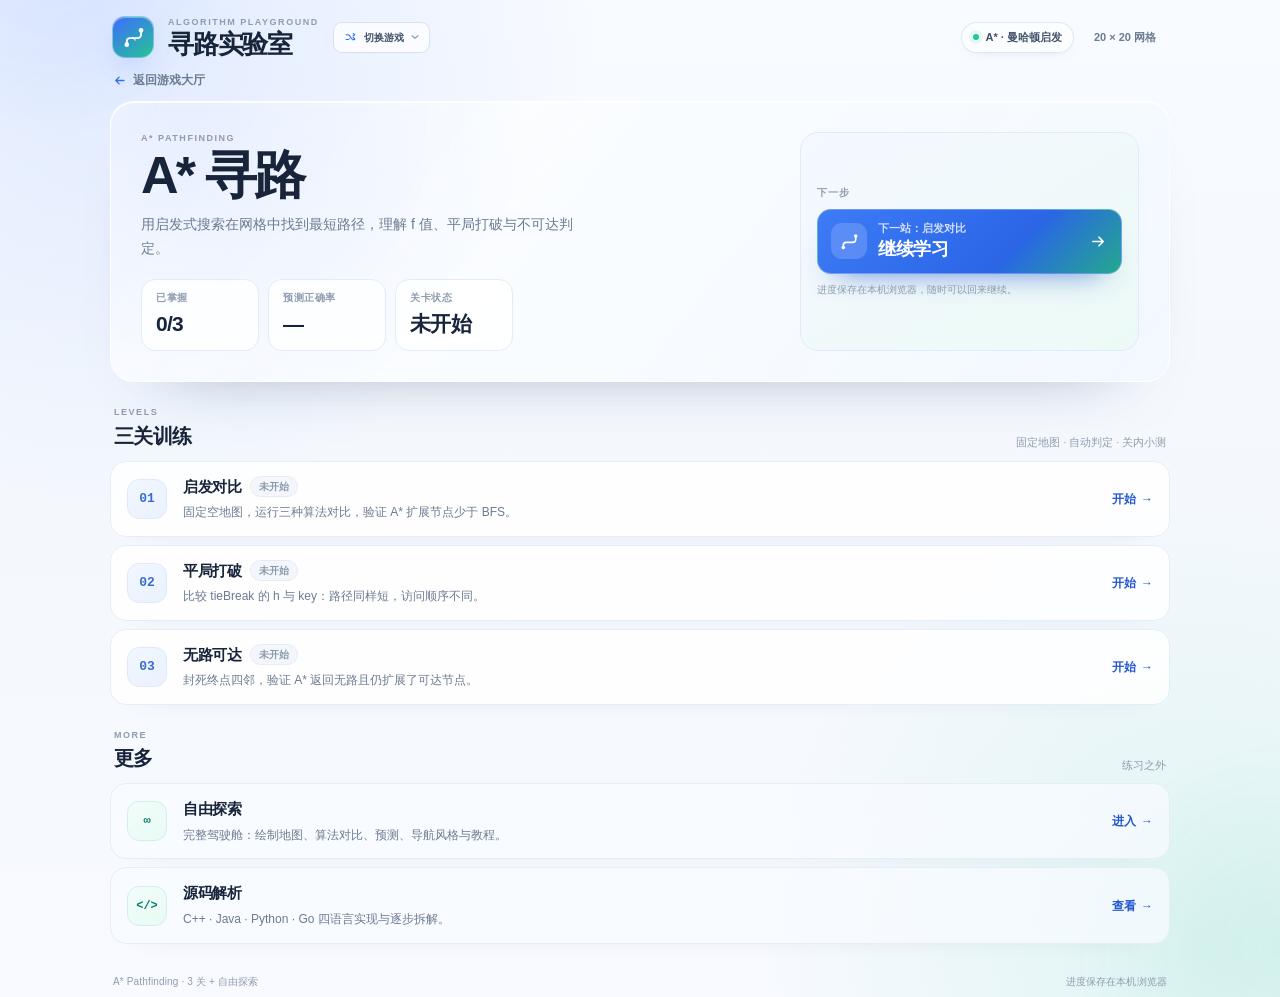
==== commit 28c0781c: "feat: split algorithm homes and play cockpits" ====
--- a/algorithms/astar/index.html
+++ b/algorithms/astar/index.html
@@ -3,711 +3,299 @@
 <head>
   <meta charset="UTF-8" />
   <meta name="viewport" content="width=device-width, initial-scale=1.0" />
-  <meta name="description" content="A* 寻路实验室：先预测路径步数，再按事件单步验证语义视图。在 20×20 网格中绘制障碍，观察开放集、已扩展节点与最短路径，对比 A* / BFS / Dijkstra 并完成三关练习，还可查看 C++ / Java / Python / Go 源码解析。" />
+  <meta name="description" content="A* 寻路算法首页：三关固定地图练习、自由探索驾驶舱与四语言源码解析。用启发式搜索理解 f 值、平局打破与不可达判定。" />
   <meta name="theme-color" content="#f4f8fd" />
-  <title>寻路实验室 · A* 寻路</title>
+  <title>A* 寻路 · 算法首页</title>
   <link rel="icon" href="data:image/svg+xml,%3Csvg xmlns='http://www.w3.org/2000/svg' viewBox='0 0 32 32'%3E%3Crect width='32' height='32' rx='9' fill='%23356df3'/%3E%3Cpath d='M8 23v-3a4 4 0 0 1 4-4h8a4 4 0 0 0 4-4V8' fill='none' stroke='white' stroke-width='2.4' stroke-linecap='round'/%3E%3Ccircle cx='8' cy='23' r='2.4' fill='white'/%3E%3Ccircle cx='24' cy='8' r='2.4' fill='white'/%3E%3C/svg%3E" />
   <link rel="stylesheet" href="../../shared/base.css" />
-  <link rel="stylesheet" href="../../shared/docs.css" />
   <link rel="stylesheet" href="astar.css" />
 </head>
-<body data-page="astar" data-root="../..">
+<body data-page="astar" data-root="../.." data-view="home">
   <div class="ambient ambient--blue" aria-hidden="true"></div>
   <div class="ambient ambient--mint" aria-hidden="true"></div>
 
-  <main class="app">
+  <main class="app algo-home">
     <header id="siteHeader"></header>
 
-    <section class="mission-bar" aria-labelledby="levelTitle">
-      <h2 class="sr-only" id="levelTitle">关卡练习</h2>
-      <div class="mission-levels">
-        <p class="mission-eyebrow">MISSION <span>3 关 · 由易到难</span></p>
-        <div class="level-tabs" role="group" aria-label="选择 A* 关卡">
-          <button class="level-tab is-active" type="button" data-level="heuristic" aria-pressed="true">
-            <span class="level-step" aria-hidden="true">01</span>
-            <span class="level-tab-name">启发对比</span>
-            <span class="level-mastery" data-badge="heuristic" data-state="idle">未掌握</span>
-          </button>
-          <button class="level-tab" type="button" data-level="tiebreak" aria-pressed="false">
-            <span class="level-step" aria-hidden="true">02</span>
-            <span class="level-tab-name">平局打破</span>
-            <span class="level-mastery" data-badge="tiebreak" data-state="idle">未掌握</span>
-          </button>
-          <button class="level-tab" type="button" data-level="unreachable" aria-pressed="false">
-            <span class="level-step" aria-hidden="true">03</span>
-            <span class="level-tab-name">无路可达</span>
-            <span class="level-mastery" data-badge="unreachable" data-state="idle">未掌握</span>
-          </button>
+    <a class="home-back" href="../../index.html">
+      <svg viewBox="0 0 20 20" fill="none" aria-hidden="true">
+        <path d="M16 10H5M9.5 5.5 5 10l4.5 4.5" stroke="currentColor" stroke-width="1.7" stroke-linecap="round" stroke-linejoin="round" />
+      </svg>
+      返回游戏大厅
+    </a>
+
+    <section class="algo-hero" aria-labelledby="astarHomeTitle">
+      <div class="algo-hero-main">
+        <p class="kicker">A* PATHFINDING</p>
+        <h1 id="astarHomeTitle">A* 寻路</h1>
+        <p class="algo-goal">用启发式搜索在网格中找到最短路径，理解 f 值、平局打破与不可达判定。</p>
+        <div class="algo-stats" aria-label="学习进度">
+          <div class="algo-stat">
+            <span>已掌握</span>
+            <strong id="masteredCount">0/3</strong>
+          </div>
+          <div class="algo-stat">
+            <span>预测正确率</span>
+            <strong id="predictionAccuracy">—</strong>
+          </div>
+          <div class="algo-stat">
+            <span>关卡状态</span>
+            <strong id="progressSummary">未开始</strong>
+          </div>
         </div>
       </div>
 
-      <div class="mission-current">
-        <div class="mission-current-head">
-          <p class="level-kicker" id="levelKicker">LEVEL 1 · HEURISTIC</p>
-          <p class="level-meta" id="levelMeta"></p>
-        </div>
-        <p class="level-goal" id="levelGoal">清空地图，起点 (3, 10)、终点 (16, 10)。比较 A* 与 BFS 的扩展节点数。</p>
-      </div>
-
-      <div class="mission-side">
-        <div class="mission-mastery">
-          <span>本关掌握度</span>
-          <strong id="levelMasteryText" data-state="idle">未掌握</strong>
-        </div>
-        <div class="mission-actions">
-          <button class="level-action level-action--primary" id="loadLevelBtn" type="button">载入关卡</button>
-          <button class="mission-detail-btn" id="levelDetailBtn" type="button" aria-haspopup="dialog" aria-expanded="false" aria-controls="levelDetailDrawer">
-            <svg viewBox="0 0 20 20" fill="none" aria-hidden="true">
-              <path d="M4.4 4.6h11.2v8.3H9.8l-3.5 2.6v-2.6H4.4V4.6Z" stroke="currentColor" stroke-width="1.5" stroke-linejoin="round" />
-              <path d="M7.2 7.8h5.6M7.2 10.2h3.8" stroke="currentColor" stroke-width="1.4" stroke-linecap="round" />
+      <div class="algo-hero-cta">
+        <p class="algo-cta-label">下一步</p>
+        <a class="home-continue" id="continueBtn" href="play.html?level=heuristic">
+          <span class="home-continue-icon" aria-hidden="true">
+            <svg viewBox="0 0 22 22" fill="none">
+              <path d="M4.5 17.2v-2.4c0-1.6 1.3-2.9 2.9-2.9h6.9c1.8 0 3.2-1.4 3.2-3.2V5.5" stroke="currentColor" stroke-width="1.7" stroke-linecap="round" />
+              <circle cx="4.5" cy="17.4" r="1.9" fill="currentColor" />
+              <circle cx="17.5" cy="5.2" r="1.9" fill="currentColor" />
             </svg>
-            任务详情
-          </button>
-        </div>
+          </span>
+          <span class="home-continue-copy">
+            <small id="continueHint">下一站：启发对比</small>
+            <strong>继续学习</strong>
+          </span>
+          <svg class="home-continue-arrow" viewBox="0 0 20 20" fill="none" aria-hidden="true">
+            <path d="M4 10h11M10.5 5.5 15 10l-4.5 4.5" stroke="currentColor" stroke-width="1.7" stroke-linecap="round" stroke-linejoin="round" />
+          </svg>
+        </a>
+        <p class="algo-cta-note">进度保存在本机浏览器，随时可以回来继续。</p>
       </div>
     </section>
 
-    <div class="game-grid">
-      <section class="card board-card" aria-labelledby="boardTitle">
-        <header class="board-head">
-          <div class="section-title">
-            <span class="section-index" aria-hidden="true">01</span>
-            <div>
-              <p class="kicker">MAZE</p>
-              <h2 id="boardTitle">探索地图</h2>
-            </div>
-          </div>
-          <div class="status-pill" id="statusPill" data-state="idle">
-            <span class="status-dot" aria-hidden="true"></span>
-            <span id="statusText">准备就绪</span>
-          </div>
-        </header>
-
-        <div class="canvas-wrap" id="canvasWrap" data-tool="wall">
-          <canvas
-            id="gridCanvas"
-            role="img"
-            aria-label="20 乘 20 的寻路网格。使用工具后，点击或拖拽鼠标编辑地图，按回车键开始寻路。"
-            aria-describedby="boardHelp"
-          ></canvas>
-
-          <div class="result-overlay" id="resultOverlay" hidden>
-            <div class="result-card" role="dialog" aria-labelledby="resultTitle" aria-describedby="resultMessage">
-              <div class="result-icon" id="resultIcon" aria-hidden="true"></div>
-              <p class="eyebrow" id="resultKicker">ROUTE FOUND</p>
-              <h2 id="resultTitle">寻路成功！</h2>
-              <p id="resultMessage">A* 已经找到通往终点的最短路径。</p>
-              <div class="result-stats">
-                <div><span>步数</span><strong id="resultSteps">0</strong></div>
-                <div><span>探索节点</span><strong id="resultExplored">0</strong></div>
-                <div><span>算法耗时</span><strong id="resultTime">0.00 ms</strong></div>
-              </div>
-              <p class="result-style" id="resultStyle" hidden></p>
-              <p class="result-prediction" id="resultPrediction" hidden></p>
-              <p class="result-timers" id="resultTimers"></p>
-              <button class="result-close" id="resultClose" type="button">
-                <span id="resultCloseLabel">继续探索</span>
-                <svg viewBox="0 0 20 20" fill="none" aria-hidden="true">
-                  <path d="M4 10h11M10.5 5.5 15 10l-4.5 4.5" stroke="currentColor" stroke-width="1.8" stroke-linecap="round" stroke-linejoin="round" />
-                </svg>
-              </button>
-            </div>
-          </div>
-
-          <div class="toast" id="toast" role="status" aria-live="polite" hidden></div>
+    <section class="algo-section" aria-labelledby="levelsTitle">
+      <header class="algo-section-head">
+        <div>
+          <p class="kicker">LEVELS</p>
+          <h2 id="levelsTitle">三关训练</h2>
         </div>
-
-        <p class="decision-hint" id="decisionHint" data-state="idle">
-          <span class="decision-hint-icon" aria-hidden="true">f</span>
-          <span id="decisionHintText">开始寻路后，这里会解释开放集里谁最该先走。</span>
-        </p>
-
-        <section class="playback-panel" id="playbackPanel" data-state="empty" data-view="semantic" aria-label="寻路事件回放">
-          <div class="playback-head">
-            <div class="playback-title">
-              <span class="playback-icon" aria-hidden="true">
-                <svg viewBox="0 0 20 20" fill="none">
-                  <path d="M4 5.2h4.2l2.1 9.6H16" stroke="currentColor" stroke-width="1.6" stroke-linecap="round" stroke-linejoin="round" />
-                  <circle cx="4" cy="5.2" r="1.7" fill="currentColor" />
-                  <circle cx="16" cy="14.8" r="1.7" fill="currentColor" />
-                </svg>
-              </span>
-              <div class="playback-title-copy">
-                <span class="playback-label">事件回放</span>
-                <span class="playback-meta" id="playbackMeta">完成一次寻路后，按事件单步验证</span>
-              </div>
-            </div>
-            <span class="playback-readout" id="playbackReadout">等待寻路</span>
-          </div>
-          <div class="playback-range-wrap">
-            <input
-              class="timeline-slider"
-              id="timelineSlider"
-              type="range"
-              min="0"
-              max="0"
-              value="0"
-              step="1"
-              aria-label="寻路事件进度，拖动可查看任意事件状态"
-              disabled
-            />
-            <div class="playback-rail" aria-hidden="true">
-              <span class="playback-rainbow"></span>
-            </div>
-          </div>
-          <div class="playback-controls">
-            <div class="step-group" role="group" aria-label="事件单步控制">
-              <button class="step-btn" id="stepBackBtn" type="button" disabled title="上一个事件（←）">
-                <svg viewBox="0 0 20 20" fill="none" aria-hidden="true">
-                  <path d="M12.5 4.5 6.5 10l6 5.5" stroke="currentColor" stroke-width="1.8" stroke-linecap="round" stroke-linejoin="round" />
-                </svg>
-                <span>上一步</span>
-              </button>
-              <button class="step-btn step-btn--play" id="playPauseBtn" type="button" disabled title="播放或暂停（空格）">
-                <svg class="play-glyph" id="playIcon" viewBox="0 0 20 20" fill="none" aria-hidden="true">
-                  <path d="M7.2 5.2 14.6 10l-7.4 4.8V5.2Z" fill="currentColor" />
-                </svg>
-                <svg class="play-glyph" id="pauseIcon" viewBox="0 0 20 20" fill="none" aria-hidden="true" hidden>
-                  <path d="M7 5.2v9.6M13 5.2v9.6" stroke="currentColor" stroke-width="2.2" stroke-linecap="round" />
-                </svg>
-                <span id="playPauseLabel">播放</span>
-              </button>
-              <button class="step-btn" id="stepNextBtn" type="button" disabled title="下一个事件（→）">
-                <span>下一步</span>
-                <svg viewBox="0 0 20 20" fill="none" aria-hidden="true">
-                  <path d="M7.5 4.5 13.5 10l-6 5.5" stroke="currentColor" stroke-width="1.8" stroke-linecap="round" stroke-linejoin="round" />
-                </svg>
-              </button>
-            </div>
-            <div class="speed-group" role="group" aria-label="播放速度">
-              <button class="speed-btn is-active" type="button" data-speed="1" aria-pressed="true">1x</button>
-              <button class="speed-btn" type="button" data-speed="2" aria-pressed="false">2x</button>
-              <button class="speed-btn" type="button" data-speed="4" aria-pressed="false">4x</button>
-            </div>
-          </div>
-        </section>
-
-        <div class="control-toolbar" role="group" aria-labelledby="controlTitle">
-          <span class="sr-only" id="controlTitle">绘制与出发</span>
-          <div class="tool-group" role="group" aria-label="地图编辑工具">
-            <button class="tool-btn is-active" type="button" data-tool="wall" aria-pressed="true" title="切换墙壁工具（快捷键 1）">
-              <span class="tool-icon" aria-hidden="true">
-                <svg viewBox="0 0 20 20" fill="none">
-                  <rect x="3" y="4.2" width="14" height="11.6" rx="1.6" stroke="currentColor" stroke-width="1.6" />
-                  <path d="M3 8.1h14M3 12h14M7 4.2v3.9M13 8.1v3.9M7 12v3.8" stroke="currentColor" stroke-width="1.4" />
-                </svg>
-              </span>
-              <span>墙壁</span>
-              <kbd>1</kbd>
-            </button>
-
-            <button class="tool-btn" type="button" data-tool="start" aria-pressed="false" title="切换起点工具（快捷键 2）">
-              <span class="tool-icon" aria-hidden="true">
-                <svg viewBox="0 0 20 20" fill="none">
-                  <circle cx="10" cy="10" r="6.2" stroke="currentColor" stroke-width="1.7" />
-                  <circle cx="10" cy="10" r="2.4" fill="currentColor" />
-                </svg>
-              </span>
-              <span>起点</span>
-              <kbd>2</kbd>
-            </button>
-
-            <button class="tool-btn" type="button" data-tool="end" aria-pressed="false" title="切换终点工具（快捷键 3）">
-              <span class="tool-icon" aria-hidden="true">
-                <svg viewBox="0 0 20 20" fill="none">
-                  <path d="M6 16.5v-13M6 4.2h8.4l-1.8 3.1 1.8 3.1H6" stroke="currentColor" stroke-width="1.7" stroke-linecap="round" stroke-linejoin="round" />
-                </svg>
-              </span>
-              <span>终点</span>
-              <kbd>3</kbd>
-            </button>
-
-            <button class="tool-btn" type="button" data-tool="erase" aria-pressed="false" title="切换橡皮擦工具（快捷键 4）">
-              <span class="tool-icon" aria-hidden="true">
-                <svg viewBox="0 0 20 20" fill="none">
-                  <path d="m7.2 14.7-2.7-2.6a1.5 1.5 0 0 1 0-2.1l5-4.8a1.5 1.5 0 0 1 2.1 0l2.7 2.6a1.5 1.5 0 0 1 0 2.1l-4.6 4.4a1.5 1.5 0 0 1-2.1 0Z" stroke="currentColor" stroke-width="1.6" stroke-linejoin="round" />
-                  <path d="m7 6.7 5.9 5.7M10.2 16h6.3" stroke="currentColor" stroke-width="1.6" stroke-linecap="round" />
-                </svg>
-              </span>
-              <span>擦除</span>
-              <kbd>4</kbd>
-            </button>
-          </div>
-
-          <button class="start-btn" id="startBtn" type="button">
-            <span class="start-icon" aria-hidden="true">
-              <svg viewBox="0 0 20 20" fill="none">
-                <path d="M7.2 5.4 14.5 10l-7.3 4.6V5.4Z" fill="currentColor" />
-              </svg>
+        <span class="algo-section-note">固定地图 · 自动判定 · 关内小测</span>
+      </header>
+
+      <div class="algo-rows">
+        <a class="algo-row" data-level-row="heuristic" href="play.html?level=heuristic">
+          <span class="algo-row-index" aria-hidden="true">01</span>
+          <span class="algo-row-main">
+            <span class="algo-row-head">
+              <strong>启发对比</strong>
+              <span class="algo-row-badge" data-badge data-state="idle">未开始</span>
             </span>
-            <span id="startLabel">开始并验证</span>
-            <kbd>Enter</kbd>
-          </button>
-
-          <div class="secondary-row">
-            <button class="soft-btn" id="randomBtn" type="button">
-              <svg viewBox="0 0 20 20" fill="none" aria-hidden="true">
-                <path d="M3.5 5.8h2.2c1.3 0 2.2.7 2.9 1.7l2.8 4.2c.7 1 1.6 1.7 2.9 1.7h2.2M14 3.8l2.5 2-2.5 2M14 11.4l2.5 2-2.5 2M3.5 13.4h2.2c1 0 1.8-.4 2.5-1.1M12.4 7c.5-.7 1.2-1.2 2.1-1.2h2.2" stroke="currentColor" stroke-width="1.55" stroke-linecap="round" stroke-linejoin="round" />
-              </svg>
-              随机地图
-            </button>
-            <button class="soft-btn" id="clearBtn" type="button">
-              <svg viewBox="0 0 20 20" fill="none" aria-hidden="true">
-                <path d="M4 6h12M8 3.8h4M6 6l.7 9.1c.1.7.7 1.1 1.4 1.1h3.8c.7 0 1.3-.4 1.4-1.1L14 6M8.4 9v4.1M11.6 9v4.1" stroke="currentColor" stroke-width="1.55" stroke-linecap="round" stroke-linejoin="round" />
-              </svg>
-              清空障碍
-            </button>
-          </div>
-
-          <button class="source-btn" id="openDocsBtn" type="button" aria-haspopup="dialog">
-            <span class="source-btn-icon" aria-hidden="true">
-              <svg viewBox="0 0 20 20" fill="none">
-                <path d="m7.3 5.4-4 4.6 4 4.6M12.7 5.4l4 4.6-4 4.6M11.1 3.5 8.9 16.5" stroke="currentColor" stroke-width="1.55" stroke-linecap="round" stroke-linejoin="round" />
-              </svg>
+            <span class="algo-row-goal">固定空地图，运行三种算法对比，验证 A* 扩展节点少于 BFS。</span>
+          </span>
+          <span class="algo-row-action" data-action>开始 <span aria-hidden="true">→</span></span>
+        </a>
+
+        <a class="algo-row" data-level-row="tiebreak" href="play.html?level=tiebreak">
+          <span class="algo-row-index" aria-hidden="true">02</span>
+          <span class="algo-row-main">
+            <span class="algo-row-head">
+              <strong>平局打破</strong>
+              <span class="algo-row-badge" data-badge data-state="idle">未开始</span>
             </span>
-            <span class="source-btn-copy">
-              <strong>A* 源码与解析</strong>
-              <small>C++ · Java · Python · Go</small>
+            <span class="algo-row-goal">比较 tieBreak 的 h 与 key：路径同样短，访问顺序不同。</span>
+          </span>
+          <span class="algo-row-action" data-action>开始 <span aria-hidden="true">→</span></span>
+        </a>
+
+        <a class="algo-row" data-level-row="unreachable" href="play.html?level=unreachable">
+          <span class="algo-row-index" aria-hidden="true">03</span>
+          <span class="algo-row-main">
+            <span class="algo-row-head">
+              <strong>无路可达</strong>
+              <span class="algo-row-badge" data-badge data-state="idle">未开始</span>
             </span>
-            <svg class="source-btn-arrow" viewBox="0 0 20 20" fill="none" aria-hidden="true">
-              <path d="M4.5 10h11M11 5.5l4.5 4.5-4.5 4.5" stroke="currentColor" stroke-width="1.6" stroke-linecap="round" stroke-linejoin="round" />
-            </svg>
-          </button>
+            <span class="algo-row-goal">封死终点四邻，验证 A* 返回无路且仍扩展了可达节点。</span>
+          </span>
+          <span class="algo-row-action" data-action>开始 <span aria-hidden="true">→</span></span>
+        </a>
+      </div>
+    </section>
+
+    <section class="algo-section" aria-labelledby="moreTitle">
+      <header class="algo-section-head">
+        <div>
+          <p class="kicker">MORE</p>
+          <h2 id="moreTitle">更多</h2>
         </div>
-
-        <footer class="board-footer">
-          <p class="tool-hint" id="boardHelp">
-            <span class="hint-dot" aria-hidden="true"></span>
-            <span id="hintText">按住左键拖拽绘制墙壁，右键可快速擦除。</span>
-          </p>
-          <div class="legend-panel">
-            <div class="view-switch" role="group" aria-label="探索视图模式">
-              <button class="view-btn is-active" id="semanticViewBtn" type="button" data-view="semantic" aria-pressed="true">语义视图</button>
-              <button class="view-btn" id="rainbowViewBtn" type="button" data-view="rainbow" aria-pressed="false">彩虹探索</button>
-            </div>
-            <div class="legend" id="semanticLegend" aria-label="语义视图图例">
-              <span><i class="swatch swatch--closed"></i>已扩展</span>
-              <span><i class="swatch swatch--open"></i>开放集</span>
-              <span><i class="swatch swatch--current"></i>当前节点</span>
-              <span><i class="swatch swatch--path"></i>路径</span>
-              <span><i class="swatch swatch--start"></i>起点</span>
-              <span><i class="swatch swatch--end"></i>终点</span>
-              <span><i class="swatch swatch--wall"></i>墙壁</span>
-              <span class="legend-f-note"><i aria-hidden="true">f</i>格内角标 = 开放集 f</span>
-            </div>
-            <div class="legend" id="rainbowLegend" aria-label="彩虹探索图例" hidden>
-              <span><i class="swatch swatch--start"></i>起点</span>
-              <span><i class="swatch swatch--end"></i>终点</span>
-              <span><i class="swatch swatch--wall"></i>墙壁</span>
-              <span class="legend-gradient" title="紫色最早探索，粉色最晚探索">探索顺序<em>早</em><i></i><em>晚</em></span>
-              <span><i class="swatch swatch--path"></i>最短路径</span>
-            </div>
-          </div>
-        </footer>
-      </section>
-
-      <aside class="sidebar rail-sidebar">
-        <section class="card rail-card" aria-label="状态与对比">
-          <div class="rail-tabs" role="tablist" aria-label="右侧栏切换">
-            <button class="rail-tab is-active" id="railStatusTab" type="button" role="tab" aria-selected="true" aria-controls="railStatusPanel" data-rail="status">
-              <svg viewBox="0 0 20 20" fill="none" aria-hidden="true">
-                <path d="M4 15.5V11M10 15.5V7M16 15.5V4" stroke="currentColor" stroke-width="1.8" stroke-linecap="round" />
-              </svg>
-              <span>状态</span>
-            </button>
-            <button class="rail-tab" id="railCompareTab" type="button" role="tab" aria-selected="false" aria-controls="railComparePanel" data-rail="compare" tabindex="-1">
-              <svg viewBox="0 0 20 20" fill="none" aria-hidden="true">
-                <path d="M4 16V9M10 16V4M16 16v-5" stroke="currentColor" stroke-width="2" stroke-linecap="round" />
-                <path d="M2.8 16h14.4" stroke="currentColor" stroke-width="1.5" stroke-linecap="round" opacity="0.5" />
-              </svg>
-              <span>对比</span>
-            </button>
-          </div>
-
-          <div class="rail-panel" id="railStatusPanel" role="tabpanel" aria-labelledby="railStatusTab" data-panel="status">
-            <div class="rail-panel-head">
-              <div class="rail-title">
-                <p class="kicker">LIVE DATA</p>
-                <h2 id="dataTitle">本局状态</h2>
-              </div>
-              <span class="live-tag"><i aria-hidden="true"></i>TRACE</span>
-            </div>
-
-          <div class="state-hero">
-            <div class="state-node">
-              <span class="state-node-label">当前节点</span>
-              <strong id="currentNodeValue">—</strong>
-              <span class="state-phase" id="phaseValue">等待开始</span>
-            </div>
-            <div class="score-pills" aria-label="当前节点评分">
-              <span>g<b id="gValue">0</b></span>
-              <span>h<b id="hValue">0</b></span>
-              <span>f<b id="fValue">0</b></span>
-            </div>
-          </div>
-
-          <div class="stat-grid">
-            <div class="stat-tile">
-              <span>开放集</span>
-              <strong id="openValue">0</strong>
-            </div>
-            <div class="stat-tile">
-              <span>已扩展</span>
-              <strong id="exploredValue">0</strong>
-            </div>
-            <div class="stat-tile">
-              <span>路径步数</span>
-              <strong id="stepsValue">0</strong>
-            </div>
-            <div class="stat-tile">
-              <span>事件进度</span>
-              <strong id="eventValue">0/0</strong>
-            </div>
-            <div class="stat-tile stat-tile--algo">
-              <span>算法计算</span>
-              <strong id="algoMsValue">0.00</strong><em>ms</em>
-            </div>
-            <div class="stat-tile stat-tile--anim">
-              <span>动画耗时</span>
-              <strong id="timerValue">0.00</strong><em>s</em>
-            </div>
-          </div>
-
-          <div class="data-foot">
-            <span id="dataFootLabel">算法 / 距离估计</span>
-            <code>A* · Manhattan</code>
-          </div>
-            <p class="data-note">算法 ms 来自引擎 metrics.computeMs；动画秒数为播放累计，两者分开计时。</p>
-
-            <section class="nav-style" aria-labelledby="navStyleTitle">
-              <div class="nav-style-head">
-                <div class="rail-title">
-                  <p class="kicker">NAV STYLE</p>
-                  <h2 id="navStyleTitle">导航风格</h2>
-                </div>
-                <span class="nav-style-badge" id="navStyleBadge">标准</span>
-              </div>
-              <p class="nav-style-copy">先选一种走法，再看 A* 和 Dijkstra 差多少。点「为什么？」用 3 步看懂 g/h/f。</p>
-              <div class="nav-style-options" role="group" aria-label="选择导航风格">
-                <button class="nav-style-btn" type="button" data-weight="0" aria-pressed="false">
-                  <span class="nav-style-label">稳妥</span>
-                  <span class="nav-style-sub">多探索 · 保证最短</span>
-                </button>
-                <button class="nav-style-btn is-active" type="button" data-weight="1" aria-pressed="true">
-                  <span class="nav-style-label">标准</span>
-                  <span class="nav-style-sub">平衡方向与速度</span>
-                </button>
-                <button class="nav-style-btn" type="button" data-weight="2" aria-pressed="false">
-                  <span class="nav-style-label">激进</span>
-                  <span class="nav-style-sub">更大胆 · 可能更快</span>
-                </button>
-              </div>
-              <div class="nav-style-tools">
-                <button class="nav-style-tool" id="whyBtn" type="button" aria-haspopup="dialog" aria-controls="whyModal" aria-expanded="false">
-                  <svg viewBox="0 0 20 20" fill="none" aria-hidden="true">
-                    <circle cx="10" cy="10" r="7" stroke="currentColor" stroke-width="1.6" />
-                    <path d="M8.1 7.7c.2-1 1-1.7 2-1.7 1.2 0 2.1.8 2.1 1.9 0 1.6-1.9 1.7-2.2 3.1" stroke="currentColor" stroke-width="1.6" stroke-linecap="round" />
-                    <circle cx="10" cy="13.8" r=".9" fill="currentColor" />
-                  </svg>
-                  <span class="nav-style-tool-copy">
-                    <strong>为什么？</strong>
-                    <small id="whyBtnHint">3 步 + 小测</small>
-                  </span>
-                </button>
-                <button class="nav-style-tool nav-style-tool--trap" id="trapMapBtn" type="button">
-                  <svg viewBox="0 0 20 20" fill="none" aria-hidden="true">
-                    <path d="M3.4 14.8c2.2-4.8 3.9-6.8 6-6.8 2.4 0 2.5 5 5.1 5 1 0 1.9-.6 2.7-1.8" stroke="currentColor" stroke-width="1.6" stroke-linecap="round" />
-                    <circle cx="3.4" cy="14.8" r="1.7" fill="currentColor" />
-                    <circle cx="17.2" cy="11.2" r="1.7" stroke="currentColor" stroke-width="1.4" />
-                  </svg>
-                  <span class="nav-style-tool-copy">
-                    <strong>绕路陷阱</strong>
-                    <small>看看激进怎么绕远</small>
-                  </span>
-                </button>
-              </div>
-              <p class="nav-style-result" id="navStyleResult" role="status" hidden></p>
-              <div class="nav-style-divergence" id="navStyleDivergence" hidden></div>
-              <p class="nav-style-note" id="navStyleNote" hidden></p>
-              <div class="nav-style-trap" id="trapMapPanel" hidden>
-                <p id="trapMapText"></p>
-                <button class="trap-restore" id="trapRestoreBtn" type="button">回到原地图</button>
-              </div>
-              <p class="nav-style-tech" id="navStyleTech" hidden></p>
-            </section>
-
-            <section class="predict-embed" aria-labelledby="predictTitle">
-              <div class="predict-embed-head">
-                <div class="rail-title">
-                  <p class="kicker">PREDICT</p>
-                  <h2 id="predictTitle">先预测，再验证</h2>
-                </div>
-              </div>
-
-          <label class="predict-label" for="predictionInput">预测路径步数</label>
-          <div class="predict-field">
-            <input
-              id="predictionInput"
-              class="predict-input"
-              type="number"
-              min="-1"
-              step="1"
-              inputmode="numeric"
-              placeholder="例如 13"
-              aria-describedby="predictHint"
-            />
-            <span class="predict-unit">步</span>
-          </div>
-          <p class="predict-hint" id="predictHint">无路可走时填 -1；留空则不记录本次预测。</p>
-
-          <div class="predict-result" id="predictionResult" hidden>
-            <span id="predictionResultText">—</span>
-            <strong class="prediction-verdict is-neutral" id="predictionVerdict">—</strong>
-          </div>
-          <p class="predict-stats" id="predictionStats">历史预测正确率 —</p>
-            </section>
-          </div>
-
-          <div class="rail-panel" id="railComparePanel" role="tabpanel" aria-labelledby="railCompareTab" data-panel="compare" hidden>
-            <div class="rail-panel-head">
-              <div class="rail-title">
-                <p class="kicker">COMPARE</p>
-                <h2 id="compareTitle">三算法对比</h2>
-              </div>
-              <span class="live-tag"><i aria-hidden="true"></i>METRICS</span>
-            </div>
-
-          <p class="compare-copy">同一张地图、同一对起终点：A* 带曼哈顿距离估计，BFS 逐层扩散，Dijkstra 按代价出队。</p>
-
-          <button class="compare-btn" id="compareBtn" type="button">
-            <svg viewBox="0 0 20 20" fill="none" aria-hidden="true">
-              <path d="M4 16V9M10 16V4M16 16v-5" stroke="currentColor" stroke-width="2" stroke-linecap="round" />
-              <path d="M2.8 16h14.4" stroke="currentColor" stroke-width="1.5" stroke-linecap="round" opacity="0.5" />
-            </svg>
-            对比 A* / BFS / Dijkstra
-          </button>
-
-          <p class="compare-status" id="compareStatus" role="status">尚未运行对比；点击按钮分析当前地图。</p>
-
-          <div class="compare-table-wrap" id="compareTableWrap" hidden>
-            <table class="compare-table">
-              <caption class="sr-only">A*、BFS 与 Dijkstra 在当前地图上的扩展节点、路径步数与计算耗时</caption>
-              <thead>
-                <tr>
-                  <th scope="col">算法</th>
-                  <th scope="col">扩展节点</th>
-                  <th scope="col">路径步数</th>
-                  <th scope="col">计算 ms</th>
-                </tr>
-              </thead>
-              <tbody id="compareBody"></tbody>
-            </table>
-          </div>
-            <p class="compare-note">扩展节点越少，搜索越集中；耗时是单次运行的参考值。</p>
-          </div>
-        </section>
-      </aside>
-    </div>
+        <span class="algo-section-note">练习之外</span>
+      </header>
+
+      <div class="algo-rows algo-rows--more">
+        <a class="algo-row" href="play.html?mode=custom">
+          <span class="algo-row-index algo-row-index--text" aria-hidden="true">∞</span>
+          <span class="algo-row-main">
+            <span class="algo-row-head"><strong>自由探索</strong></span>
+            <span class="algo-row-goal">完整驾驶舱：绘制地图、算法对比、预测、导航风格与教程。</span>
+          </span>
+          <span class="algo-row-action">进入 <span aria-hidden="true">→</span></span>
+        </a>
+
+        <a class="algo-row" href="play.html?docs=1">
+          <span class="algo-row-index algo-row-index--text" aria-hidden="true">&lt;/&gt;</span>
+          <span class="algo-row-main">
+            <span class="algo-row-head"><strong>源码解析</strong></span>
+            <span class="algo-row-goal">C++ · Java · Python · Go 四语言实现与逐步拆解。</span>
+          </span>
+          <span class="algo-row-action">查看 <span aria-hidden="true">→</span></span>
+        </a>
+      </div>
+    </section>
 
     <footer class="page-footer">
-      <span>A* Pathfinding × HTML Canvas</span>
-      <span>快捷键 1–4 工具 · R 随机 · C 清空 · Space 播放 · ← → 单步</span>
+      <span>A* Pathfinding · 3 关 + 自由探索</span>
+      <span>进度保存在本机浏览器</span>
     </footer>
   </main>
 
-  <div class="level-drawer-backdrop" id="levelDetailBackdrop" hidden></div>
-  <aside class="level-drawer" id="levelDetailDrawer" role="dialog" aria-modal="true" aria-labelledby="levelDrawerTitle" hidden>
-    <header class="level-drawer-head">
-      <div>
-        <p class="kicker">TASK DETAILS</p>
-        <h2 id="levelDrawerTitle">任务详情</h2>
-      </div>
-      <button class="drawer-close" id="levelDetailClose" type="button" aria-label="关闭任务详情">
-        <svg viewBox="0 0 20 20" fill="none" aria-hidden="true">
-          <path d="M5 5l10 10M15 5 5 15" stroke="currentColor" stroke-width="1.8" stroke-linecap="round" />
-        </svg>
-      </button>
-    </header>
-    <p class="drawer-copy">答对当前关卡的小测，本关就会标记为「已掌握」。进度保存在本机浏览器。</p>
-    <div class="level-checks">
-      <span class="level-check" id="levelQuizPill" data-state="idle">小测待完成</span>
-    </div>
-    <p class="level-feedback" id="levelFeedback" data-state="idle" role="status">选择关卡并载入地图；答对小测即可掌握本关。</p>
-    <div class="quiz-block">
-      <p class="quiz-kicker">QUICK CHECK · 小测</p>
-      <p class="quiz-question" id="quizQuestion"></p>
-      <div class="quiz-options" id="quizOptions" role="radiogroup" aria-label="关卡小测选项"></div>
-      <button class="quiz-submit" id="quizSubmitBtn" type="button">提交答案</button>
-      <p class="quiz-feedback" id="quizFeedback" role="status" hidden></p>
-    </div>
-    <p class="drawer-foot">快捷键 Esc 可关闭；当前关卡目标在顶部任务条常驻显示。</p>
-  </aside>
-
-  <div class="why-backdrop" id="whyBackdrop" hidden></div>
-  <aside class="why-modal" id="whyModal" role="dialog" aria-modal="true" aria-labelledby="whyTitle" hidden>
-    <header class="why-head">
-      <div>
-        <p class="kicker">WHY IT WORKS</p>
-        <h2 id="whyTitle">A* 为什么这样走？</h2>
-      </div>
-      <button class="drawer-close" id="whyClose" type="button" aria-label="关闭为什么教程">
-        <svg viewBox="0 0 20 20" fill="none" aria-hidden="true">
-          <path d="M5 5l10 10M15 5 5 15" stroke="currentColor" stroke-width="1.8" stroke-linecap="round" />
-        </svg>
-      </button>
-    </header>
-
-    <ol class="why-progress" aria-label="教程进度">
-      <li data-why-dot="0"><span>1</span>认识 g / h / f</li>
-      <li data-why-dot="1"><span>2</span>比 f 选谁</li>
-      <li data-why-dot="2"><span>3</span>放大 h</li>
-      <li data-why-dot="3"><span>4</span>机制小测</li>
-    </ol>
-
-    <div class="why-body">
-      <section class="why-step" data-why-step="0">
-        <p class="why-eyebrow">STEP 1 · 三个数字</p>
-        <h3>一个格子值不值得先去？</h3>
-        <div class="why-demo">
-          <div class="why-demo-cell" aria-hidden="true">
-            <span class="why-demo-g">g=4</span>
-            <strong class="why-demo-f">f=10</strong>
-            <span class="why-demo-h">h=6</span>
-          </div>
-          <dl class="why-demo-list">
-            <div><dt>g = 4</dt><dd>从起点已经走了几步（实际代价）。</dd></div>
-            <div><dt>h = 6</dt><dd>估计离终点还有几步，它只是估计。</dd></div>
-            <div><dt>f = 10</dt><dd>综合评分：g + h = 4 + 6 = 10。</dd></div>
-          </dl>
-        </div>
-        <p class="why-copy">每次从开放集里挑 <b>f 最小</b> 的格子来扩展。先看下面三个候选。</p>
-      </section>
-
-      <section class="why-step" data-why-step="1" hidden>
-        <p class="why-eyebrow">STEP 2 · 比 f 选谁</p>
-        <h3>三个候选，下一个扩展谁？</h3>
-        <p class="why-copy">只看 f 最小的那个。点一个候选，答案会立刻揭晓。</p>
-        <div class="why-options" id="whyOptionsPredict1"></div>
-        <p class="why-feedback" id="whyFeedbackPredict1" role="status" hidden></p>
-      </section>
-
-      <section class="why-step" data-why-step="2" hidden>
-        <p class="why-eyebrow">STEP 3 · 放大 h</p>
-        <h3>如果更相信“离终点的估计”，把 h 乘以 2 再选</h3>
-        <p class="why-copy">同一组候选，g 不变，h 的估计放大 2 倍：f = g + 2×h。再点一次。</p>
-        <div class="why-options" id="whyOptionsPredict2"></div>
-        <p class="why-feedback" id="whyFeedbackPredict2" role="status" hidden></p>
-      </section>
-
-      <section class="why-step" data-why-step="3" hidden>
-        <p class="why-eyebrow">QUICK CHECK · 机制小测</p>
-        <h3>把 h 放大，最可能发生什么？</h3>
-        <p class="why-copy">不是问名字，而是问机制：搜索量和路径长度会怎样变化？</p>
-        <div class="why-options why-options--quiz" id="whyOptionsQuiz"></div>
-        <p class="why-feedback" id="whyFeedbackQuiz" role="status" hidden></p>
-
-        <div class="why-terms" id="whyTerms" hidden>
-          <p class="why-terms-kicker">现在可以给它们正式的名字</p>
-          <dl>
-            <div><dt>启发函数 h</dt><dd>对“离终点还剩多远”的估计；本页用曼哈顿距离。</dd></div>
-            <div><dt>启发权重 w</dt><dd>把 h 放大 w 倍参与排序；本页取 0 / 1 / 2。</dd></div>
-            <div><dt>加权 A*</dt><dd>f = g + w·h；w 大于 1 时搜索可能更少，但不再保证最短。</dd></div>
-          </dl>
-        </div>
-      </section>
-    </div>
-
-    <footer class="why-foot">
-      <button class="why-back" id="whyBack" type="button">上一步</button>
-      <span class="why-count" id="whyStepCount">1 / 4</span>
-      <button class="why-next" id="whyNext" type="button">下一步</button>
-      <button class="why-next" id="whyDone" type="button" hidden>完成教程</button>
-    </footer>
-  </aside>
-
-  <template id="astarDocsAnalysis">
-    <div class="formula-card">
-      <span class="formula-eyebrow">评估函数</span>
-      <div class="formula">f(n) <span>=</span> g(n) <span>+</span> h(n)</div>
-      <div class="formula-parts">
-        <span><b>g(n)</b> 起点 → n 的实际代价</span>
-        <span><b>h(n)</b> n → 终点的估计代价</span>
-      </div>
-    </div>
-
-    <section class="analysis-section">
-      <p class="analysis-kicker">HOW IT WORKS</p>
-      <h3>五步理解 A*</h3>
-      <ol class="step-list">
-        <li>
-          <strong>把起点放进小根堆</strong>
-          <p>起点的 <code>g = 0</code>，<code>f = h</code>；其余节点的 g 初始化为无穷大。</p>
-        </li>
-        <li>
-          <strong>每次取出 f 最小的节点</strong>
-          <p>它是目前“已走代价 + 剩余估计”综合最值得继续探索的节点。旧堆记录要跳过，避免重复扩展。</p>
-        </li>
-        <li>
-          <strong>检查是否抵达终点</strong>
-          <p>一旦从堆中取出终点，沿每个节点保存的 <code>parent</code> 反向回溯，就得到最短路径。</p>
-        </li>
-        <li>
-          <strong>松弛四个方向的邻居</strong>
-          <p>如果从当前节点到邻居的代价 <code>newG = g + 1</code> 更小，就更新 g 和 parent，并把邻居压入堆。</p>
-        </li>
-        <li>
-          <strong>重复直到找到终点或堆为空</strong>
-          <p>堆为空仍没到达终点，说明障碍物把起点与终点完全隔断了。</p>
-        </li>
-      </ol>
-    </section>
-
-    <section class="analysis-section">
-      <p class="analysis-kicker">COMPLEXITY</p>
-      <h3>复杂度</h3>
-      <div class="complexity-grid">
-        <div>
-          <span>最坏时间</span>
-          <strong>O(V log V)</strong>
-          <small>V 为可通行节点数</small>
-        </div>
-        <div>
-          <span>额外空间</span>
-          <strong>O(V)</strong>
-          <small>g / parent / closed</small>
-        </div>
-      </div>
-      <p class="analysis-copy">每个节点最多入堆数次，二叉堆的插入与弹出是 O(log V)；四邻接网格的边数 E ≤ 4V。实际访问量通常远小于整个网格，启发函数越准确，搜索越集中。</p>
-    </section>
-
-    <section class="analysis-section">
-      <p class="analysis-kicker">WHY IT WORKS</p>
-      <h3>曼哈顿距离为什么可靠</h3>
-      <p class="analysis-copy">四邻接网格中每一步只能横向或纵向移动，曼哈顿距离不会高估剩余路程，因此是可采纳启发（admissible）。它同时满足一致性条件 <code>h(n) ≤ 1 + h(n′)</code>，所以第一次弹出某节点时，它的 g 已经最优，不需要反复重新打开。</p>
-      <p class="analysis-copy">如果允许斜向移动，可以使用八方向距离或 Octile 距离；如果地形有不同移动代价，应换成 Dijkstra 或在启发函数中保持不高估。</p>
-    </section>
-
-    <section class="analysis-section analysis-section--visual">
-      <p class="analysis-kicker">ON SCREEN</p>
-      <h3>和本页可视化对照</h3>
-      <ul class="visual-notes">
-        <li><i class="visual-swatch visual-swatch--semantic"></i><span><b>蓝绿格</b>：已经扩展（closed）的节点，颜色由蓝到青表示先后顺序。</span></li>
-        <li><i class="visual-swatch visual-swatch--open"></i><span><b>虚线框</b>：当前开放集（frontier）中 f 最小的前 5 个节点。</span></li>
-        <li><i class="visual-swatch visual-swatch--current"></i><span><b>高亮环</b>：本事件刚刚从开放集弹出的当前节点。</span></li>
-        <li><i class="visual-swatch visual-swatch--route"></i><span><b>深色线</b>：从终点沿 parent 回溯出的最短路径；切到“彩虹探索”可看旧的探索顺序配色。</span></li>
-        <li><i class="visual-swatch visual-swatch--timeline"></i><span><b>事件滑块</b>：按事件索引单步或拖动，不会重新运行搜索。</span></li>
-      </ul>
-    </section>
-  </template>
-
-  <div class="sr-only" id="liveRegion" aria-live="polite" aria-atomic="true"></div>
-
   <script src="../../shared/shell.js" defer></script>
-  <script src="../../shared/docs-viewer.js" defer></script>
-  <script src="astar-docs.js" defer></script>
   <script src="../../shared/progress.js" defer></script>
-  <script src="../../shared/trace.js" defer></script>
-  <script src="astar-engine.js" defer></script>
-  <script src="astar.js" defer></script>
+  <script>
+    window.addEventListener('DOMContentLoaded', () => {
+      const LEVEL_IDS = ['heuristic', 'tiebreak', 'unreachable'];
+      const LABELS = {
+        idle: { badge: '未开始', action: '开始' },
+        progress: { badge: '进行中', action: '继续' },
+        quiz: { badge: '待小测', action: '去小测' },
+        mastered: { badge: '已掌握', action: '复习' }
+      };
+
+      function readRecords() {
+        try {
+          if (window.ProgressStore && typeof window.ProgressStore.getLevels === 'function') {
+            return window.ProgressStore.getLevels('astar') || {};
+          }
+        } catch (error) {
+          console.warn('关卡进度读取失败：', error);
+        }
+        return {};
+      }
+
+      function readStats() {
+        try {
+          if (window.ProgressStore && typeof window.ProgressStore.get === 'function') {
+            return window.ProgressStore.get('astar') || null;
+          }
+        } catch (error) {
+          console.warn('预测进度读取失败：', error);
+        }
+        return null;
+      }
+
+      function stateFor(record) {
+        const item = record || {};
+        if (item.quizCorrect) return 'mastered';
+        if (item.passed) return 'quiz';
+        if (Number(item.attempts) > 0) return 'progress';
+        return 'idle';
+      }
+
+      const records = readRecords();
+      const rows = Array.from(document.querySelectorAll('[data-level-row]'));
+
+      rows.forEach((row) => {
+        const levelId = row.dataset.levelRow;
+        const record = records[levelId] || {};
+        const status = stateFor(record);
+        const labels = LABELS[status];
+        const badge = row.querySelector('[data-badge]');
+        const action = row.querySelector('[data-action]');
+
+        row.dataset.status = status;
+        if (badge) {
+          badge.textContent = labels.badge;
+          badge.dataset.state = status;
+        }
+        if (action) {
+          action.innerHTML = `${labels.action} <span aria-hidden="true">→</span>`;
+        }
+      });
+
+      const masteredCount = LEVEL_IDS.filter(
+        (levelId) => records[levelId] && records[levelId].quizCorrect
+      ).length;
+      const masteredEl = document.getElementById('masteredCount');
+      if (masteredEl) masteredEl.textContent = `${masteredCount}/3`;
+
+      const stats = readStats();
+      const predictions = stats && stats.predictions ? stats.predictions : {};
+      const attempts = Number(predictions.attempts) || 0;
+      const correct = Number(predictions.correct) || 0;
+      const accuracyEl = document.getElementById('predictionAccuracy');
+      if (accuracyEl) {
+        if (attempts > 0) {
+          const accuracy = Math.round((correct / attempts) * 1000) / 10;
+          accuracyEl.textContent = `${accuracy}%`;
+          accuracyEl.title = `${correct}/${attempts} 次预测正确`;
+        } else {
+          accuracyEl.textContent = '—';
+          accuracyEl.title = '还没有预测记录';
+        }
+      }
+
+      const pending = LEVEL_IDS.find(
+        (levelId) => records[levelId] && records[levelId].passed && !records[levelId].quizCorrect
+      );
+      const pendingCount = LEVEL_IDS.filter(
+        (levelId) => records[levelId] && records[levelId].passed && !records[levelId].quizCorrect
+      ).length;
+      const inProgress = LEVEL_IDS.find((levelId) => {
+        const record = records[levelId] || {};
+        return !record.passed && Number(record.attempts) > 0;
+      });
+      const nextUnmastered = LEVEL_IDS.find(
+        (levelId) => !(records[levelId] && records[levelId].quizCorrect)
+      );
+
+      const progressEl = document.getElementById('progressSummary');
+      if (progressEl) {
+        if (masteredCount >= LEVEL_IDS.length) {
+          progressEl.textContent = '全部掌握';
+        } else if (pending) {
+          progressEl.textContent = `有 ${pendingCount} 关待小测`;
+        } else if (inProgress) {
+          progressEl.textContent = '进行中';
+        } else {
+          progressEl.textContent = '未开始';
+        }
+      }
+
+      const names = {
+        heuristic: '启发对比',
+        tiebreak: '平局打破',
+        unreachable: '无路可达'
+      };
+      const continueBtn = document.getElementById('continueBtn');
+      const continueHint = document.getElementById('continueHint');
+      if (!continueBtn || !continueHint) return;
+
+      let target = null;
+      let hint = '';
+      let href = 'play.html?mode=custom';
+
+      if (pending) {
+        target = pending;
+        hint = `去小测：${names[pending] || pending}`;
+        href = `play.html?level=${pending}`;
+      } else if (inProgress) {
+        target = inProgress;
+        hint = `继续：${names[inProgress] || inProgress}`;
+        href = `play.html?level=${inProgress}`;
+      } else if (nextUnmastered) {
+        target = nextUnmastered;
+        hint = `下一站：${names[nextUnmastered] || nextUnmastered}`;
+        href = `play.html?level=${nextUnmastered}`;
+      } else {
+        hint = '三关已掌握，去自由探索';
+      }
+
+      continueBtn.href = href;
+      continueBtn.dataset.level = target || 'custom';
+      continueHint.textContent = hint;
+    });
+  </script>
 </body>
 </html>
--- a/algorithms/astar/astar.css
+++ b/algorithms/astar/astar.css
@@ -4173,3 +4173,713 @@
     animation: none;
   }
 }
+
+/* =========================================================
+   A* 算法首页（纵向入口列表）
+   ========================================================= */
+
+body[data-view="home"] .app {
+  width: min(1060px, calc(100vw - 40px));
+  padding-top: 16px;
+}
+
+body[data-view="home"] .topbar {
+  padding-bottom: 12px;
+}
+
+body[data-view="home"] .brand-subtitle {
+  display: none;
+}
+
+.home-back {
+  display: inline-flex;
+  align-items: center;
+  gap: 6px;
+  margin: 0 2px 12px;
+  color: var(--muted);
+  font-size: 12px;
+  font-weight: 650;
+  text-decoration: none;
+  transition: color 0.18s ease;
+}
+
+.home-back svg {
+  width: 15px;
+  height: 15px;
+  color: var(--primary);
+}
+
+.home-back:hover {
+  color: var(--primary-deep);
+}
+
+.algo-hero {
+  display: grid;
+  grid-template-columns: minmax(0, 1.4fr) minmax(260px, 0.74fr);
+  gap: 18px;
+  padding: clamp(20px, 2.6vw, 30px);
+  border: 1px solid rgba(255, 255, 255, 0.94);
+  border-radius: 24px;
+  background:
+    radial-gradient(circle at 6% 0%, rgba(109, 153, 255, 0.16), transparent 22rem),
+    linear-gradient(128deg, rgba(255, 255, 255, 0.97), rgba(241, 248, 255, 0.92));
+  box-shadow:
+    0 34px 70px -58px rgba(30, 55, 100, 0.58),
+    inset 0 1px 0 rgba(255, 255, 255, 0.92);
+  animation: fade-up 0.5s 0.04s ease both;
+}
+
+.algo-hero h1 {
+  margin: 4px 0 0;
+  font-size: clamp(34px, 4.2vw, 52px);
+  font-weight: 820;
+  letter-spacing: -0.055em;
+  line-height: 1.02;
+}
+
+.algo-goal {
+  max-width: 56ch;
+  margin: 11px 0 0;
+  color: var(--muted);
+  font-size: 14px;
+  line-height: 1.7;
+}
+
+.algo-stats {
+  display: flex;
+  flex-wrap: wrap;
+  gap: 9px;
+  margin-top: 19px;
+}
+
+.algo-stat {
+  min-width: 118px;
+  padding: 10px 14px;
+  border: 1px solid #e2ebf8;
+  border-radius: 14px;
+  background: rgba(255, 255, 255, 0.82);
+}
+
+.algo-stat span {
+  display: block;
+  color: var(--muted-light);
+  font-size: 10px;
+  font-weight: 700;
+  letter-spacing: 0.05em;
+}
+
+.algo-stat strong {
+  display: block;
+  margin-top: 3px;
+  color: var(--ink);
+  font-size: 21px;
+  font-weight: 800;
+  font-variant-numeric: tabular-nums;
+  letter-spacing: -0.035em;
+}
+
+.algo-hero-cta {
+  display: flex;
+  flex-direction: column;
+  justify-content: center;
+  gap: 8px;
+  padding: 16px;
+  border: 1px solid #dfeafa;
+  border-radius: 18px;
+  background: linear-gradient(148deg, #f4f8ff, #ecfaf6);
+}
+
+.algo-cta-label {
+  margin: 0;
+  color: var(--muted-light);
+  font-family: var(--font-mono);
+  font-size: 10px;
+  font-weight: 700;
+  letter-spacing: 0.1em;
+}
+
+.home-continue {
+  display: flex;
+  align-items: center;
+  gap: 11px;
+  padding: 12px 13px;
+  color: #fff;
+  text-decoration: none;
+  border: 1px solid rgba(255, 255, 255, 0.28);
+  border-radius: 14px;
+  background: linear-gradient(135deg, #3d7bf7 0%, #2a66e6 64%, #24a88f 100%);
+  box-shadow: 0 16px 30px -20px rgba(36, 87, 207, 0.86);
+  transition: transform 0.18s ease, box-shadow 0.18s ease;
+}
+
+.home-continue:hover {
+  transform: translateY(-1px);
+  box-shadow: 0 20px 34px -20px rgba(36, 87, 207, 0.94);
+}
+
+.home-continue:focus-visible {
+  outline: 2px solid rgba(53, 109, 243, 0.5);
+  outline-offset: 2px;
+}
+
+.home-continue-icon {
+  display: grid;
+  flex: 0 0 auto;
+  width: 36px;
+  height: 36px;
+  border-radius: 11px;
+  background: rgba(255, 255, 255, 0.17);
+  place-items: center;
+}
+
+.home-continue-icon svg {
+  width: 21px;
+  height: 21px;
+}
+
+.home-continue-copy {
+  display: flex;
+  flex-direction: column;
+  min-width: 0;
+  line-height: 1.25;
+}
+
+.home-continue-copy small {
+  overflow: hidden;
+  color: rgba(255, 255, 255, 0.78);
+  font-size: 10.5px;
+  font-weight: 600;
+  white-space: nowrap;
+  text-overflow: ellipsis;
+}
+
+.home-continue-copy strong {
+  margin-top: 3px;
+  font-size: 18px;
+  font-weight: 800;
+  letter-spacing: -0.025em;
+}
+
+.home-continue-arrow {
+  flex: 0 0 auto;
+  width: 19px;
+  height: 19px;
+  margin-left: auto;
+}
+
+.algo-cta-note {
+  margin: 0;
+  color: var(--muted-light);
+  font-size: 10px;
+  line-height: 1.55;
+}
+
+.algo-section {
+  margin-top: 24px;
+}
+
+.algo-section-head {
+  display: flex;
+  align-items: flex-end;
+  justify-content: space-between;
+  gap: 12px;
+  padding: 0 4px 10px;
+}
+
+.algo-section-head h2 {
+  margin: 2px 0 0;
+  font-size: 20px;
+  font-weight: 800;
+  letter-spacing: -0.035em;
+}
+
+.algo-section-note {
+  color: var(--muted-light);
+  font-size: 10.5px;
+  white-space: nowrap;
+}
+
+.algo-rows {
+  display: flex;
+  flex-direction: column;
+  gap: 8px;
+}
+
+.algo-row {
+  display: grid;
+  grid-template-columns: 42px minmax(0, 1fr) auto;
+  align-items: center;
+  gap: 14px;
+  padding: 14px 16px;
+  color: inherit;
+  text-decoration: none;
+  border: 1px solid #e5edf8;
+  border-radius: 16px;
+  background: rgba(255, 255, 255, 0.84);
+  box-shadow: 0 14px 30px -34px rgba(30, 55, 100, 0.42);
+  transition: transform 0.18s ease, border-color 0.18s ease, background 0.18s ease, box-shadow 0.18s ease;
+}
+
+.algo-row:hover {
+  transform: translateY(-1px);
+  border-color: #c9dcf8;
+  background: #fff;
+  box-shadow: 0 20px 38px -34px rgba(30, 55, 100, 0.52);
+}
+
+.algo-row:focus-visible {
+  outline: 2px solid rgba(53, 109, 243, 0.45);
+  outline-offset: 2px;
+}
+
+.algo-row-index {
+  display: grid;
+  width: 40px;
+  height: 40px;
+  color: #3a6cd0;
+  font-family: var(--font-mono);
+  font-size: 13px;
+  font-weight: 800;
+  border: 1px solid #dfe9fb;
+  border-radius: 12px;
+  background: linear-gradient(145deg, #f2f7ff, #eaf2ff);
+  place-items: center;
+}
+
+.algo-row-index--text {
+  color: #087f68;
+  font-size: 12px;
+  border-color: #d2efe7;
+  background: linear-gradient(145deg, #f2fdfa, #e8faf4);
+}
+
+.algo-row-main {
+  display: flex;
+  flex-direction: column;
+  gap: 5px;
+  min-width: 0;
+}
+
+.algo-row-head {
+  display: flex;
+  align-items: center;
+  flex-wrap: wrap;
+  gap: 8px;
+}
+
+.algo-row-head strong {
+  color: var(--ink);
+  font-size: 15px;
+  font-weight: 750;
+  letter-spacing: -0.02em;
+}
+
+.algo-row-goal {
+  overflow: hidden;
+  color: var(--muted);
+  font-size: 12px;
+  line-height: 1.55;
+  text-overflow: ellipsis;
+}
+
+.algo-row-badge {
+  padding: 2px 8px;
+  color: #8b99aa;
+  font-size: 10px;
+  font-weight: 700;
+  white-space: nowrap;
+  border: 1px solid #e5ebf3;
+  border-radius: 999px;
+  background: #f3f7fb;
+}
+
+.algo-row-badge[data-state="progress"] {
+  color: #986717;
+  border-color: #f1dec0;
+  background: #fdf6ea;
+}
+
+.algo-row-badge[data-state="quiz"] {
+  color: #986717;
+  border-color: #f1dec0;
+  background: #fdf6ea;
+}
+
+.algo-row-badge[data-state="mastered"] {
+  color: var(--mint-deep);
+  border-color: #c9f1e6;
+  background: var(--mint-soft);
+}
+
+.algo-row-action {
+  display: inline-flex;
+  align-items: center;
+  gap: 5px;
+  color: var(--primary-deep);
+  font-size: 12px;
+  font-weight: 750;
+  white-space: nowrap;
+  transition: gap 0.18s ease;
+}
+
+.algo-row:hover .algo-row-action {
+  gap: 8px;
+}
+
+.algo-row[data-status="mastered"] .algo-row-index {
+  color: var(--mint-deep);
+  border-color: #c9f1e6;
+  background: linear-gradient(145deg, #f2fdfa, #e8faf4);
+}
+
+.algo-row[data-status="quiz"] .algo-row-action {
+  color: #986717;
+}
+
+.algo-row[data-status="mastered"] .algo-row-action {
+  color: var(--mint-deep);
+}
+
+.algo-rows--more .algo-row {
+  background: rgba(249, 251, 255, 0.72);
+}
+
+body[data-view="home"] .page-footer {
+  margin-top: 24px;
+}
+
+/* =========================================================
+   play.html：模式路由、关卡状态与 CTA
+   ========================================================= */
+
+.play-topline {
+  display: flex;
+  align-items: center;
+  justify-content: space-between;
+  gap: 12px;
+  margin: 0 2px 8px;
+  animation: fade-up 0.45s ease both;
+}
+
+.play-back-link {
+  display: inline-flex;
+  align-items: center;
+  gap: 6px;
+  color: #53657e;
+  font-size: 12px;
+  font-weight: 700;
+  text-decoration: none;
+  transition: color 0.18s ease;
+}
+
+.play-back-link svg {
+  width: 15px;
+  height: 15px;
+  color: var(--primary);
+}
+
+.play-back-link:hover {
+  color: var(--primary-deep);
+}
+
+.play-back-link:focus-visible {
+  outline: 2px solid rgba(53, 109, 243, 0.45);
+  outline-offset: 2px;
+}
+
+.play-topline-note {
+  color: var(--muted-light);
+  font-family: var(--font-mono);
+  font-size: 10px;
+  letter-spacing: 0.04em;
+  white-space: nowrap;
+}
+
+body[data-play-mode="custom"] .mission-bar {
+  display: none;
+}
+
+body[data-play-mode="level"] .mission-bar {
+  grid-template-columns: minmax(210px, 0.68fr) minmax(320px, 1.35fr) minmax(280px, auto);
+}
+
+.level-inline-state {
+  display: flex;
+  align-items: flex-start;
+  flex-wrap: wrap;
+  gap: 5px 8px;
+  min-width: 0;
+}
+
+.level-inline-state .level-check {
+  flex: 0 0 auto;
+  padding: 1px 7px;
+  font-size: 10px;
+  line-height: 1.5;
+}
+
+.level-inline-text {
+  flex: 1 1 150px;
+  min-width: 0;
+  color: #5a6b82;
+  font-size: 11px;
+  line-height: 1.5;
+}
+
+.level-inline-state[data-state="pass"] .level-inline-text,
+.level-inline-state[data-state="mastered"] .level-inline-text {
+  color: var(--mint-deep);
+}
+
+.level-inline-state[data-state="fail"] .level-inline-text {
+  color: #a6452e;
+}
+
+.level-check[data-state="mastered"] {
+  color: var(--mint-deep);
+  border-color: #c9f1e6;
+  background: var(--mint-soft);
+}
+
+.mission-side .level-cta {
+  margin-top: 2px;
+}
+
+.level-cta,
+.level-next-cta {
+  display: flex;
+  flex-wrap: wrap;
+  gap: 6px;
+}
+
+.level-cta[hidden],
+.level-next-cta[hidden] {
+  display: none;
+}
+
+.level-cta-primary,
+.level-cta-secondary {
+  display: inline-flex;
+  align-items: center;
+  justify-content: center;
+  min-height: 32px;
+  padding: 6px 11px;
+  font-family: var(--font-sans);
+  font-size: 11px;
+  font-weight: 750;
+  line-height: 1.3;
+  text-align: center;
+  text-decoration: none;
+  border-radius: 9px;
+  cursor: pointer;
+  transition: transform 0.18s ease, border-color 0.18s ease, background 0.18s ease, box-shadow 0.18s ease;
+}
+
+.level-cta-primary {
+  color: #fff;
+  border: 1px solid #2a66e6;
+  background: linear-gradient(135deg, #3d7bf7, #2a66e6);
+  box-shadow: 0 10px 20px -16px rgba(36, 87, 207, 0.86);
+}
+
+.level-cta-primary:hover {
+  transform: translateY(-1px);
+  box-shadow: 0 14px 24px -16px rgba(36, 87, 207, 0.94);
+}
+
+.level-cta-secondary {
+  color: #42536b;
+  border: 1px solid #d9e4f3;
+  background: #fff;
+}
+
+.level-cta-secondary:hover {
+  color: var(--primary-deep);
+  border-color: #c2d6f5;
+  background: #f8fbff;
+}
+
+.level-cta-primary:focus-visible,
+.level-cta-secondary:focus-visible {
+  outline: 2px solid rgba(53, 109, 243, 0.45);
+  outline-offset: 1px;
+}
+
+.level-next-cta {
+  padding-top: 12px;
+  border-top: 1px dashed #e7eef7;
+}
+
+.level-next-cta .level-cta-primary,
+.level-next-cta .level-cta-secondary {
+  min-height: 38px;
+  padding: 8px 13px;
+  font-size: 12px;
+  border-radius: 10px;
+}
+
+.level-quiz-lock {
+  margin: 0;
+  padding: 10px 12px;
+  color: #8a6a22;
+  font-size: 11px;
+  line-height: 1.55;
+  border: 1px dashed #f0dcb7;
+  border-radius: 11px;
+  background: #fffaf0;
+}
+
+.level-quiz-lock[hidden] {
+  display: none;
+}
+
+body[data-play-mode="level"] .canvas-wrap.is-locked #gridCanvas {
+  cursor: default;
+}
+
+body[data-play-mode="level"] .canvas-wrap.is-locked {
+  box-shadow:
+    inset 0 0 0 1px rgba(255, 255, 255, 0.9),
+    inset 0 0 0 3px rgba(53, 109, 243, 0.05),
+    0 18px 34px -30px rgba(36, 63, 112, 0.45);
+}
+
+.control-toolbar .soft-btn:disabled {
+  cursor: not-allowed;
+  opacity: 0.52;
+}
+
+.control-toolbar .soft-btn:disabled:hover {
+  transform: none;
+}
+
+@media (max-width: 900px) {
+  body[data-view="home"] .app {
+    width: calc(100% - 32px);
+  }
+
+  .algo-hero {
+    grid-template-columns: 1fr;
+  }
+
+  .algo-hero-cta {
+    flex-direction: row;
+    align-items: center;
+    flex-wrap: wrap;
+  }
+
+  .algo-cta-label,
+  .algo-cta-note {
+    display: none;
+  }
+
+  .home-continue {
+    flex: 1 1 260px;
+  }
+
+  body[data-play-mode="level"] .mission-bar {
+    grid-template-columns: 1fr;
+  }
+}
+
+@media (max-width: 640px) {
+  body[data-view="home"] .app {
+    width: calc(100% - 24px);
+  }
+
+  .algo-hero {
+    padding: 18px;
+    border-radius: 20px;
+  }
+
+  .algo-goal {
+    font-size: 13px;
+  }
+
+  .algo-stats {
+    display: grid;
+    grid-template-columns: repeat(3, minmax(0, 1fr));
+  }
+
+  .algo-stat {
+    min-width: 0;
+    padding: 8px 10px;
+  }
+
+  .algo-stat strong {
+    font-size: 17px;
+  }
+
+  .algo-row {
+    grid-template-columns: 36px minmax(0, 1fr);
+    gap: 10px 12px;
+    padding: 12px;
+  }
+
+  .algo-row-index {
+    width: 34px;
+    height: 34px;
+    font-size: 11px;
+    border-radius: 10px;
+  }
+
+  .algo-row-action {
+    grid-column: 2;
+    justify-self: start;
+  }
+
+  .algo-row-goal {
+    display: -webkit-box;
+    overflow: hidden;
+    -webkit-box-orient: vertical;
+    -webkit-line-clamp: 2;
+  }
+
+  .play-topline {
+    align-items: flex-start;
+    flex-direction: column;
+    gap: 4px;
+  }
+
+  .level-inline-text {
+    flex-basis: 100%;
+  }
+}
+
+/* ---------- 小测完成态 ---------- */
+
+.level-drawer .quiz-block.is-solved .quiz-options,
+.level-drawer .quiz-block.is-solved .quiz-submit {
+  display: none;
+}
+
+.quiz-solved-note {
+  margin: 7px 0 0;
+  padding: 8px 10px;
+  color: var(--mint-deep);
+  font-size: 11px;
+  font-weight: 650;
+  line-height: 1.5;
+  border: 1px solid #c9f1e6;
+  border-radius: 9px;
+  background: var(--mint-soft);
+}
+
+.quiz-solved-note[hidden] {
+  display: none;
+}
+
+body[data-play-mode="level"] .nav-style-tool:disabled {
+  cursor: not-allowed;
+  opacity: 0.52;
+}
+
+body[data-play-mode="level"] .nav-style-tool:disabled:hover {
+  transform: none;
+}
+
+@media (max-width: 980px) {
+  body[data-play-mode="level"] .mission-bar {
+    grid-template-columns: 1fr;
+  }
+}
